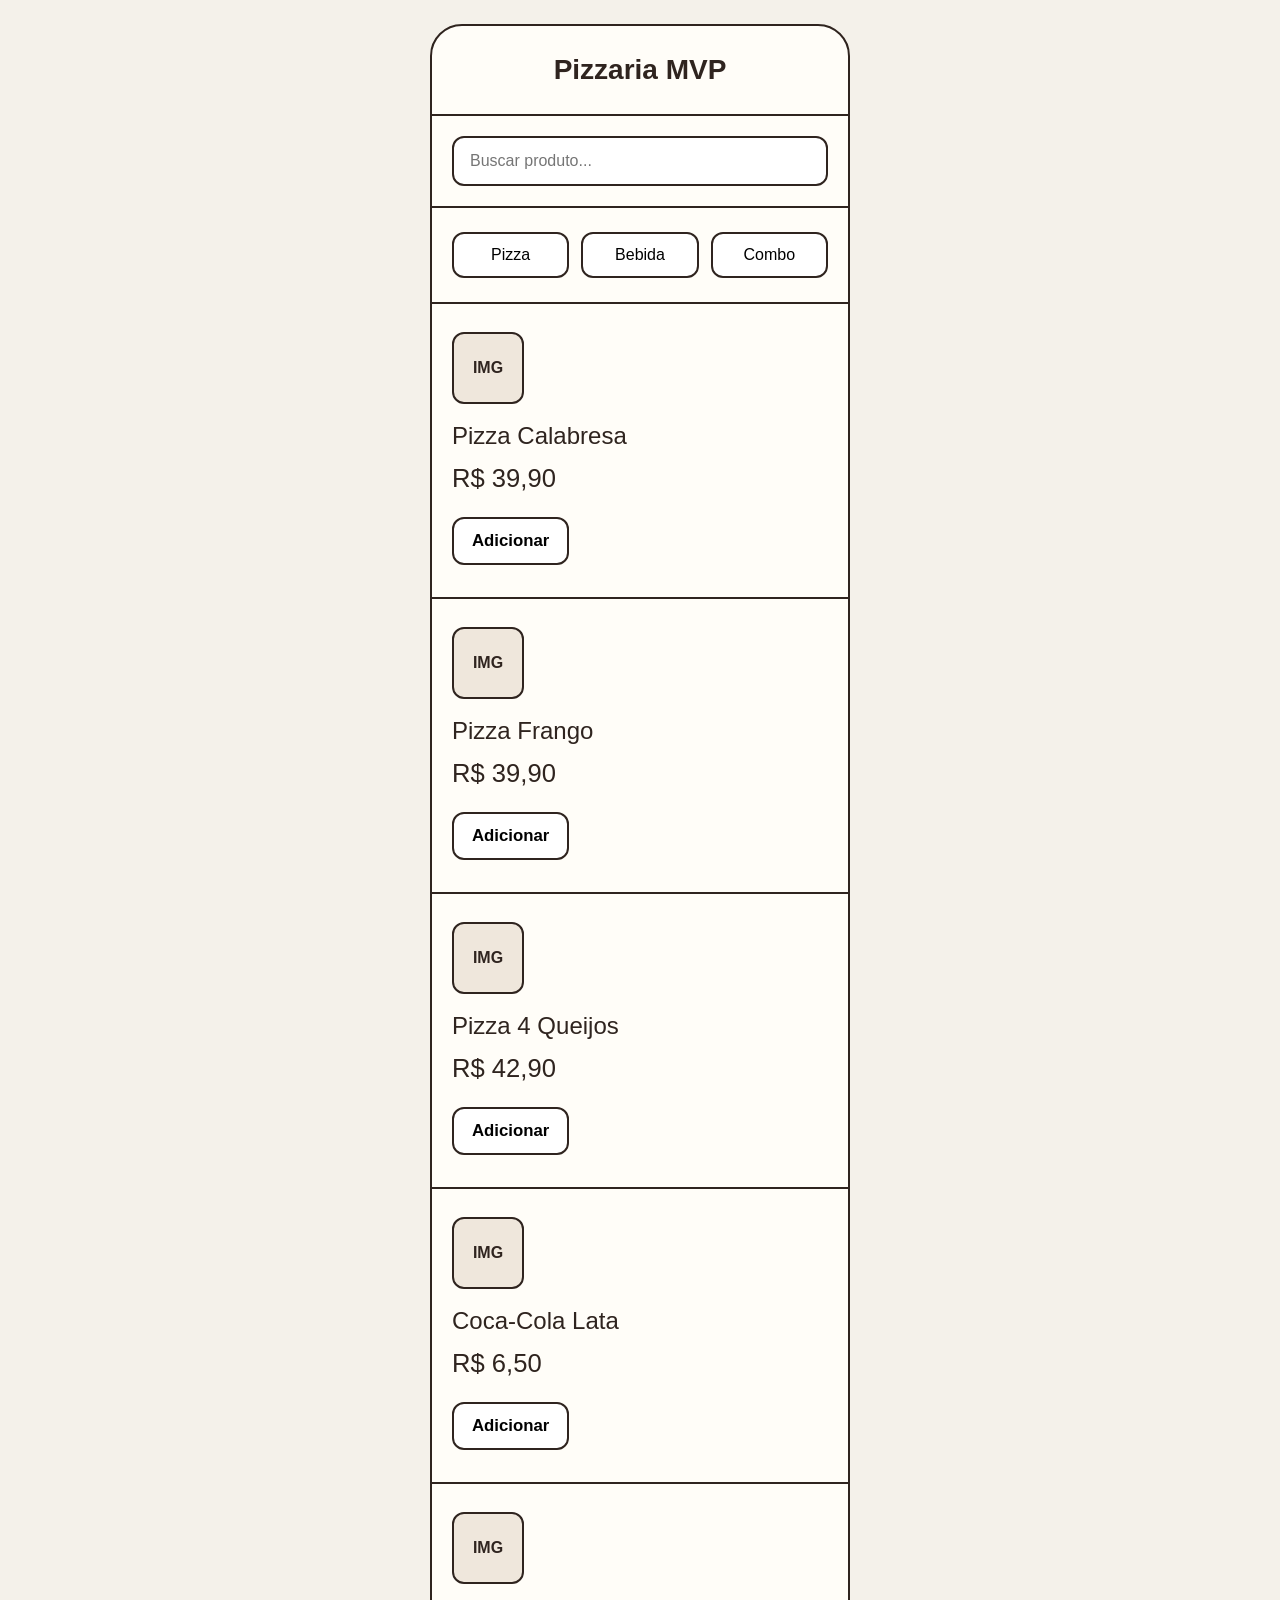
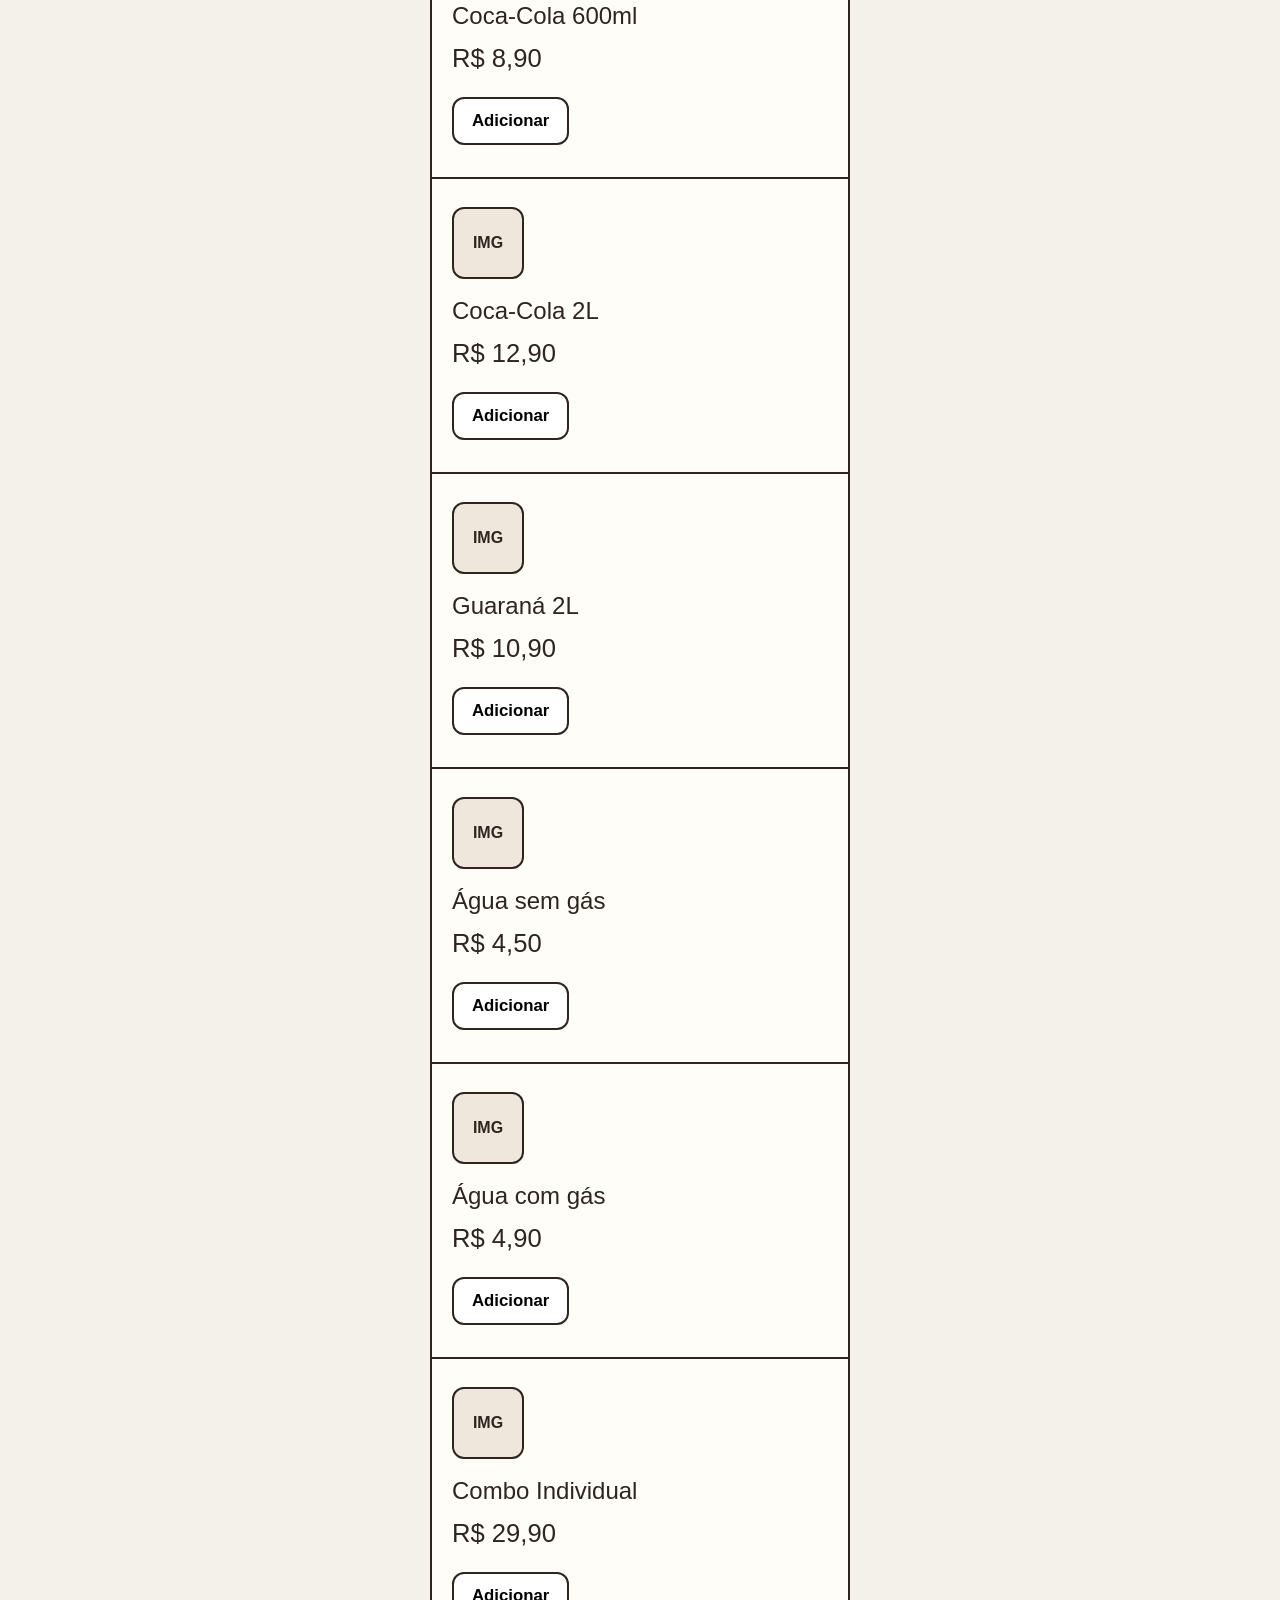
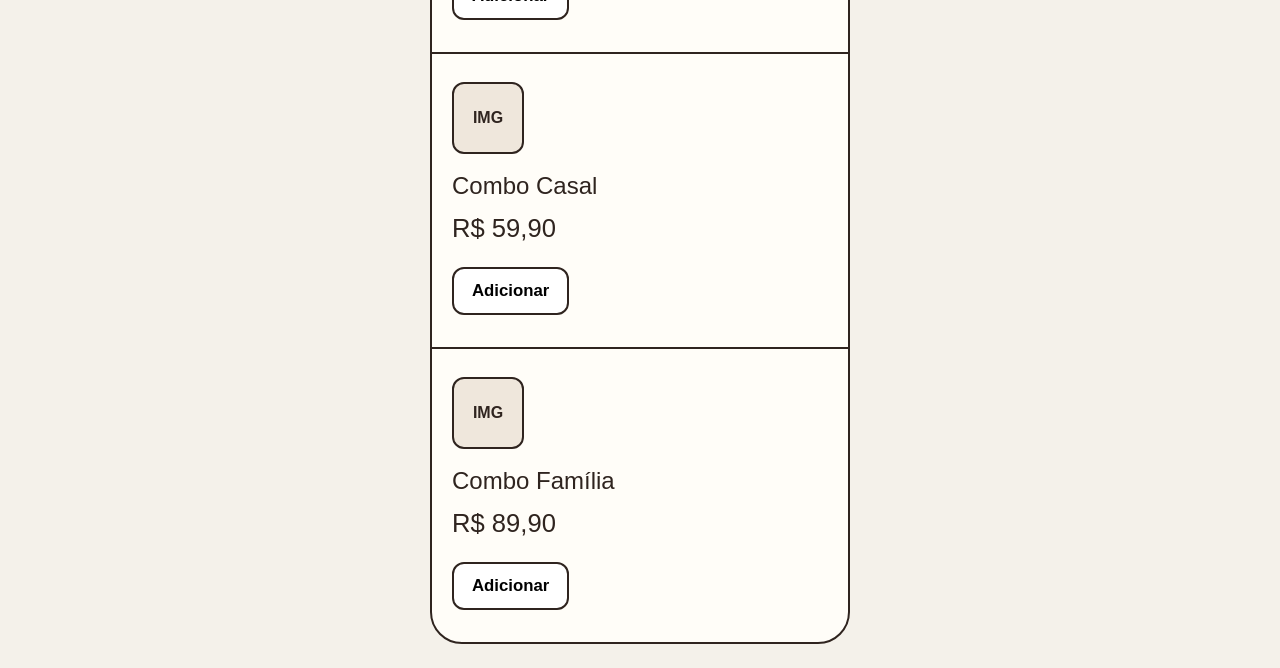
==== frontend/html/index.html @ 33a92ca4 "feat: adicionar busca, filtros e combos ao cardápio integrados ao carrinho" ====
<!DOCTYPE html>
<html lang="pt-BR">
<head>
  <meta charset="UTF-8">
  <meta name="viewport" content="width=device-width, initial-scale=1.0">
  <title>Cardápio | Pizzaria MVP</title>
  <link rel="stylesheet" href="../css/style.css">
</head>
<body>
  <div class="app">
    <header class="app-header">
      <h1 class="app-title">Pizzaria MVP</h1>
    </header>

    <main class="menu-screen">
      <section class="search-section" aria-label="Busca visual do cardápio">
        <input class="search-box" id="search-input" type="search" placeholder="Buscar produto..." aria-label="Buscar produto">
      </section>

      <section class="filter-section" aria-label="Categorias do cardápio">
        <div class="filter-list">
          <button class="filter-chip" type="button" data-category="pizza">Pizza</button>
          <button class="filter-chip" type="button" data-category="bebida">Bebida</button>
          <button class="filter-chip" type="button" data-category="combo">Combo</button>
        </div>
      </section>

      <section class="product-section" id="product-section" aria-label="Lista de produtos"></section>
    </main>
  </div>

  <script src="../js/app.js"></script>
</body>
</html>
---- frontend/css/style.css ----
/* =========================================================
   RESET GERAL
   ---------------------------------------------------------
   Remove margens/paddings padrão do navegador e faz
   todo elemento usar box-sizing: border-box.
   Isso ajuda muito no controle de tamanho dos elementos.
========================================================= */
* {
  box-sizing: border-box;
  margin: 0;
  padding: 0;
}

/* =========================================================
   BASE DA PÁGINA
   ---------------------------------------------------------
   Aqui fica o estilo geral do body:
   - altura mínima da tela
   - cor de fundo geral
   - cor padrão do texto
   - fonte
   - espaçamento externo
========================================================= */
body {
  min-height: 100vh;
  background: #f4f1ea;
  color: #2f241f;
  font-family: Arial, sans-serif;
  padding: 12px;
}

/* =========================================================
   CONTAINER PRINCIPAL DO APP
   ---------------------------------------------------------
   Essa é a "caixa do celular/app" que aparece centralizada.
   Todas as telas usam essa base.
========================================================= */
.app {
  max-width: 420px;
  min-height: 700px;
  margin: 0 auto;
  background: #fffdf8;
  border: 2px solid #2f241f;
  border-radius: 32px;
  overflow: hidden;
}

/* =========================================================
   CARDÁPIO
   ---------------------------------------------------------
   Tudo aqui mexe SOMENTE na tela do cardápio/index.
========================================================= */

/* Borda inferior dos blocos principais do cardápio */
.app-header,
.search-section,
.filter-section,
.product-card {
  border-bottom: 2px solid #2f241f;
}

/* Cabeçalho da tela do cardápio */
.app-header {
  padding: 28px 20px;
  text-align: center;
}

/* Título principal "Pizzaria MVP" */
.app-title {
  font-size: 1.75rem;
  font-weight: 700;
}

/* Área da busca */
.search-section {
  padding: 20px;
}

/* Caixa visual/campo da busca */
.search-box {
  width: 100%;
  padding: 14px 16px;
  background: #fff;
  color: #2f241f;
  border: 2px solid #2f241f;
  border-radius: 12px;
  font-size: 1rem;
}

/* Área dos filtros: Pizza / Bebida / Combo */
.filter-section {
  padding: 24px 20px;
}

/* Lista dos filtros lado a lado */
.filter-list {
  display: flex;
  justify-content: space-between;
  gap: 12px;
}

/* Botões/chips dos filtros */
.filter-chip {
  flex: 1;
  padding: 12px 10px;
  background: #fff;
  border: 2px solid #2f241f;
  border-radius: 12px;
  font-size: 1rem;
  cursor: pointer;
}

.filter-chip.is-active {
  background: #f1e8dc;
}

/* Card de cada produto */
.product-card {
  padding: 28px 20px 32px;
  cursor: pointer;
  transition: background-color 0.18s ease;
}

/* Remove a borda do último card */
.product-card:last-child {
  border-bottom: none;
}

/* Placeholder/imagem do produto */
.product-image {
  width: 72px;
  height: 72px;
  display: flex;
  align-items: center;
  justify-content: center;
  margin-bottom: 18px;
  background: #efe7dc;
  border: 2px solid #2f241f;
  border-radius: 12px;
  font-weight: 700;
}

/* Nome do produto */
.product-name {
  margin-bottom: 14px;
  font-size: 1.5rem;
  font-weight: 400;
}

/* Preço do produto */
.product-price {
  margin-bottom: 24px;
  font-size: 1.6rem;
}

/* Botão "Adicionar" do cardápio */
.add-button {
  min-width: 78px;
  padding: 12px 18px;
  background: #fff;
  border: 2px solid #2f241f;
  border-radius: 12px;
  font-size: 1.05rem;
  font-weight: 600;
  cursor: pointer;
  transition: background-color 0.18s ease, transform 0.18s ease, box-shadow 0.18s ease;
}

/* =========================================================
   COMPONENTES GERAIS
   ---------------------------------------------------------
   Aqui ficam componentes reutilizados em várias telas.
   Exemplo:
   - botão de voltar
   - botões principais
   - botões secundários
   - botões de quantidade
========================================================= */

/* Estilo-base compartilhado entre vários botões */
.back-button,
.quantity-button,
.primary-button,
.secondary-button {
  border: 2px solid #2f241f;
  border-radius: 12px;
  background: #fff;
  color: #2f241f;
  cursor: pointer;
  transition: background-color 0.18s ease, transform 0.18s ease, box-shadow 0.18s ease;
}

/* Botão pequeno de voltar */
.back-button {
  width: 44px;
  height: 44px;
  padding: 0;
  display: flex;
  align-items: center;
  justify-content: center;
  font-size: 1.4rem;
  font-weight: 600;
  flex-shrink: 0;
}

/* Caixa que envolve -, quantidade e + */
.quantity-control {
  display: flex;
  align-items: center;
  gap: 12px;
  padding: 10px 14px;
  border: 2px solid #2f241f;
  border-radius: 14px;
}

/* Botões de quantidade */
.quantity-button {
  width: 42px;
  height: 42px;
  display: flex;
  align-items: center;
  justify-content: center;
  font-size: 1.4rem;
  font-weight: 600;
}

/* Número da quantidade */
.quantity-value {
  min-width: 30px;
  text-align: center;
  font-size: 1.4rem;
  font-weight: 700;
}

/* Botão principal do sistema
   Ex.: finalizar pedido, confirmar pedido */
.primary-button {
  width: 100%;
  padding: 14px 18px;
  font-size: 1.15rem;
  font-weight: 700;
}

/* Botão secundário
   Ex.: continuar comprando */
.secondary-button {
  width: 100%;
  padding: 14px 18px;
  border: 2px solid #2f241f;
  border-radius: 12px;
  background: #fff;
  color: #2f241f;
  font-size: 1.05rem;
  font-weight: 600;
  cursor: pointer;
  transition: all 0.2s ease;
}

/* Hover do botão secundário */
.secondary-button:hover {
  background: #f3eadc;
}

/* =========================================================
   DETALHE DO PRODUTO
   ---------------------------------------------------------
   Tudo aqui mexe SOMENTE na tela detalhe.html
========================================================= */

/* Cabeçalho do detalhe */
.detail-header {
  display: flex;
  align-items: center;
  gap: 12px;
  padding: 20px;
}

/* Título da tela detalhe */
.detail-title {
  flex: 1;
  font-size: 1rem;
  font-weight: 700;
  text-align: left;
}

/* Blocos internos da tela de detalhe */
.detail-image-section,
.detail-info,
.detail-description,
.detail-quantity,
.detail-action {
  padding: 24px 20px;
  border-bottom: 2px solid #2f241f;
}

/* Centraliza a imagem do produto */
.detail-image-section {
  display: flex;
  justify-content: center;
}

/* Placeholder/imagem principal do detalhe */
.detail-image {
  width: 140px;
  height: 140px;
  display: flex;
  align-items: center;
  justify-content: center;
  background: #efe7dc;
  border: 2px solid #2f241f;
  border-radius: 18px;
  font-size: 1.5rem;
  font-weight: 700;
}

/* Nome do produto no detalhe */
.detail-product-name {
  margin-bottom: 18px;
  font-size: 1.6rem;
  font-weight: 400;
}

/* Preço do produto no detalhe */
.detail-product-price {
  font-size: 1.9rem;
}

/* Título da descrição e label da quantidade */
.detail-description-title,
.quantity-label {
  display: block;
  margin-bottom: 14px;
  font-size: 1.2rem;
  font-weight: 700;
}

/* Texto da descrição */
.detail-description-text {
  font-size: 1.4rem;
  line-height: 1.4;
  white-space: pre-line;
}

/* Ajustes específicos do controle de quantidade no detalhe */
.detail-quantity .quantity-control {
  display: inline-flex;
  justify-content: center;
  padding: 6px 10px;
  gap: 8px;
  border-radius: 12px;
}

/* Botões - e + menores no detalhe */
.detail-quantity .quantity-button {
  width: 36px;
  height: 36px;
  font-size: 1.2rem;
}

/* Número da quantidade menor no detalhe */
.detail-quantity .quantity-value {
  min-width: 18px;
  font-size: 1.2rem;
}

/* Última seção não precisa de borda inferior */
.detail-action {
  border-bottom: none;
}

/* =========================================================
   CARRINHO
   ---------------------------------------------------------
   Tudo aqui mexe SOMENTE na tela carrinho.html
========================================================= */

/* Cabeçalho do carrinho */
.cart-header {
  display: flex;
  align-items: center;
  gap: 12px;
  padding: 20px;
  border-bottom: 2px solid #2f241f;
}

/* Título "Carrinho" */
.cart-title {
  font-size: 1.45rem;
  font-weight: 700;
}

/* Área principal da tela do carrinho */
.cart-main {
  display: flex;
  flex: 1;
  flex-direction: column;
}

/* Cada item do carrinho */
.cart-item {
  padding: 20px;
  border-bottom: 2px solid #2f241f;
}

/* Linha superior de cada item */
.cart-item-top {
  display: flex;
  align-items: flex-start;
  justify-content: space-between;
  gap: 16px;
  margin-bottom: 18px;
}

/* Bloco com imagem + informações */
.cart-item-info {
  display: flex;
  align-items: flex-start;
  gap: 14px;
  flex: 1;
  min-width: 0;
}

/* Texto interno do item */
.cart-item-text {
  display: flex;
  flex-direction: column;
  justify-content: flex-start;
  gap: 10px;
  min-width: 0;
  padding-top: 2px;
}

/* Imagem/placeholder do item no carrinho */
.cart-item-image {
  width: 58px;
  height: 58px;
  display: flex;
  align-items: center;
  justify-content: center;
  flex-shrink: 0;
  background: #efe7dc;
  border: 2px solid #2f241f;
  border-radius: 12px;
  font-weight: 700;
}

/* Nome do item no carrinho */
.cart-item-name {
  margin-bottom: 0;
  line-height: 1.2;
  font-size: 1.35rem;
  font-weight: 400;
}

/* Preço do item no carrinho */
.cart-item-price {
  font-size: 1.2rem;
  line-height: 1.2;
}

/* Botão Remover */
.remove-button {
  min-width: 126px;
  padding: 10px 14px;
  border: 2px solid #2f241f;
  border-radius: 12px;
  background: #fff;
  font-size: 1rem;
  cursor: pointer;
  align-self: flex-start;
  transition: background-color 0.18s ease, transform 0.18s ease, box-shadow 0.18s ease;
}

/* Linha do controle de quantidade do item */
.cart-item-actions {
  padding-left: 72px;
}

/* Ajuste específico do controle de quantidade dentro do carrinho */
.cart-item-actions .quantity-control {
  display: inline-flex;
  align-items: center;
  justify-content: center;
  padding: 0;
  gap: 8px;
  border: none;
  border-radius: 0;
}

/* Botões pequenos de + e - no carrinho */
.cart-item-actions .quantity-button {
  width: 28px;
  height: 28px;
  padding: 0;
  border: 2px solid #2f241f;
  border-radius: 8px;
  font-size: 1.1rem;
  line-height: 1;
}

/* Número da quantidade dentro do carrinho */
.cart-item-actions .quantity-value {
  min-width: 16px;
  font-size: 1.2rem;
  line-height: 1;
}

/* Bloco do total */
.cart-total-section {
  padding: 24px 20px;
  border-bottom: 2px solid #2f241f;
}

/* Texto do total */
.cart-total-text {
  font-size: 1.6rem;
}

/* Rodapé do carrinho:
   aqui estão os botões principais */
.cart-footer {
  padding: 24px 20px 28px;
  flex-direction: column;
  align-items: center;
  gap: 12px;
  display: flex;
  justify-content: center;
}

/* Limita largura dos botões do rodapé */
.cart-footer .secondary-button,
.cart-footer .primary-button {
  width: 100%;
  max-width: 300px;
}

/* Empty state escondido quando tiver hidden */
.empty-cart[hidden] {
  display: none;
}

/* Estado vazio do carrinho */
.empty-cart {
  display: flex;
  flex: 1;
  flex-direction: column;
  align-items: center;
  justify-content: center;
  padding: 40px 24px;
  text-align: center;
}

/* Título do estado vazio */
.empty-cart-title {
  margin-bottom: 12px;
  font-size: 1.6rem;
  font-weight: 700;
}

/* Texto do estado vazio */
.empty-cart-text {
  max-width: 260px;
  margin-bottom: 28px;
  font-size: 1.1rem;
  line-height: 1.4;
}

/* Botão do empty state */
.empty-cart .primary-button {
  width: 100%;
  max-width: 280px;
}

/* =========================================================
   CHECKOUT
   ---------------------------------------------------------
   Tudo aqui mexe SOMENTE na tela checkout.html
========================================================= */

/* Estrutura geral da tela checkout */
.checkout-app {
  display: flex;
  flex-direction: column;
}

/* Área principal do checkout */
.checkout-main {
  display: flex;
  flex: 1;
  flex-direction: column;
}

/* Cabeçalho do checkout */
.checkout-header {
  display: flex;
  align-items: center;
  justify-content: space-between;
  gap: 12px;
  padding: 20px;
  border-bottom: 2px solid #2f241f;
}

/* Título "Checkout" */
.checkout-title {
  flex: 1;
  text-align: right;
  font-size: 1.45rem;
  font-weight: 700;
}

/* Cada seção do checkout */
.checkout-section {
  padding: 20px;
  border-bottom: 2px solid #2f241f;
}

/* Título das seções */
.checkout-section-title {
  margin-bottom: 16px;
  font-size: 1.35rem;
  font-weight: 700;
}

/* Campo do formulário */
.checkout-field {
  margin-bottom: 16px;
}

/* Último campo sem margem */
.checkout-field:last-child {
  margin-bottom: 0;
}

/* Label dos campos */
.checkout-label {
  display: block;
  margin-bottom: 8px;
  font-size: 1.1rem;
  font-weight: 700;
}

/* Inputs do checkout */
.checkout-input {
  width: 100%;
  padding: 12px 14px;
  border: 2px solid #2f241f;
  border-radius: 10px;
  background: #fff;
  font-size: 1rem;
}

/* Campo telefone menor */
.checkout-input[type="tel"] {
  max-width: 260px;
}

/* Grupo dos radios entrega/retirada */
.checkout-radio-group {
  display: flex;
  flex-direction: column;
  gap: 12px;
}

/* Cada opção de rádio */
.checkout-radio {
  display: flex;
  align-items: center;
  gap: 10px;
  font-size: 1.2rem;
}

/* Bolinha do rádio */
.checkout-radio input {
  width: 18px;
  height: 18px;
}

/* Seção de endereço escondida */
.checkout-address-section[hidden] {
  display: none;
}

/* Observação/título do endereço */
.checkout-address-note {
  margin-bottom: 18px;
  font-size: 1.1rem;
  font-weight: 700;
}

/* Campo número menor */
.checkout-number-field {
  max-width: 120px;
}

/* Lista do resumo do pedido */
.checkout-summary-list {
  list-style: none;
  margin-bottom: 20px;
}

/* Cada item do resumo */
.checkout-summary-item {
  margin-bottom: 10px;
  font-size: 1.2rem;
}

/* Último item sem margem */
.checkout-summary-item:last-child {
  margin-bottom: 0;
}

/* Total do checkout */
.checkout-total {
  font-size: 1.5rem;
  font-weight: 700;
}

/* Rodapé do checkout */
.checkout-footer {
  margin-top: auto;
  padding: 24px 20px 24px;
}

/* Padroniza largura dos botões principais
   dessas telas finais */
.checkout-footer .primary-button,
.detail-action .primary-button,
.confirmation-footer .primary-button {
  display: block;
  width: 100%;
  max-width: 300px;
  margin: 0 auto;
}

/* =========================================================
   CONFIRMAÇÃO DO PEDIDO
   ---------------------------------------------------------
   Tudo aqui mexe SOMENTE na tela confirmacao.html
========================================================= */

/* Estrutura principal da confirmação */
.confirmation-app {
  display: flex;
  flex-direction: column;
}

/* Área principal da confirmação */
.confirmation-main {
  display: flex;
  flex: 1;
  flex-direction: column;
}

/* Cabeçalho da confirmação */
.confirmation-header {
  padding: 20px;
}

/* Bloco principal com ícone e mensagem */
.confirmation-hero {
  padding: 8px 20px 28px;
  border-bottom: 2px solid #2f241f;
  text-align: center;
}

/* Ícone de confirmação */
.confirmation-icon {
  width: 82px;
  height: 50px;
  display: flex;
  align-items: center;
  justify-content: center;
  margin: 0 auto 16px;
  border: 2px solid #2f241f;
  border-radius: 12px;
  background: #fff;
  font-size: 1.75rem;
  font-weight: 700;
}

/* Título principal */
.confirmation-title {
  margin-bottom: 10px;
  font-size: 1.8rem;
  font-weight: 700;
}

/* Texto da confirmação */
.confirmation-message {
  max-width: 280px;
  margin: 0 auto;
  font-size: 1.15rem;
  line-height: 1.4;
}

/* Bloco do resumo final */
.confirmation-summary {
  padding: 24px 20px;
  border-bottom: 2px solid #2f241f;
}

/* Título do resumo */
.confirmation-summary-title {
  margin-bottom: 18px;
  font-size: 1.4rem;
  font-weight: 700;
}

/* Lista do resumo */
.confirmation-summary-list {
  list-style: none;
  margin-bottom: 20px;
}

/* Item do resumo */
.confirmation-summary-item {
  margin-bottom: 10px;
  font-size: 1.3rem;
}

/* Último item sem margem */
.confirmation-summary-item:last-child {
  margin-bottom: 0;
}

/* Total final */
.confirmation-total {
  font-size: 1.6rem;
  font-weight: 700;
}

/* Rodapé da confirmação */
.confirmation-footer {
  display: flex;
  justify-content: center;
  margin-top: auto;
  padding: 24px 20px 24px;
}

/* Botão da confirmação */
.confirmation-footer .primary-button {
  max-width: 280px;
}

/* =========================================================
   EFEITOS DE INTERAÇÃO
   ---------------------------------------------------------
   Hover e clique dos componentes interativos
========================================================= */

/* Hover aplicado só em dispositivos que suportam hover */
@media (hover: hover) {
  .product-card:hover {
    background: #f7f0e5;
  }

  .add-button:hover,
  .primary-button:hover,
  .secondary-button:hover,
  .back-button:hover,
  .quantity-button:hover,
  .remove-button:hover {
    background: #f1e8dc;
    box-shadow: 0 2px 0 rgba(47, 36, 31, 0.12);
  }
}

/* Efeito de clique */
.add-button:active,
.primary-button:active,
.secondary-button:active,
.back-button:active,
.quantity-button:active,
.remove-button:active {
  transform: scale(0.97);
}

/* =========================================================
   RESPONSIVIDADE
   ---------------------------------------------------------
   Ajustes para telas menores e maiores
========================================================= */

/* Ajustes para telas pequenas */
@media (max-width: 420px) {
  .cart-item-top {
    flex-direction: column;
  }

  .cart-item-info {
    width: 100%;
  }

  .remove-button {
    width: 100%;
    min-width: 0;
  }

  .cart-item-actions {
    padding-left: 0;
  }
}

/* Ajustes para telas maiores */
@media (min-width: 768px) {
  body {
    padding: 24px;
  }
}
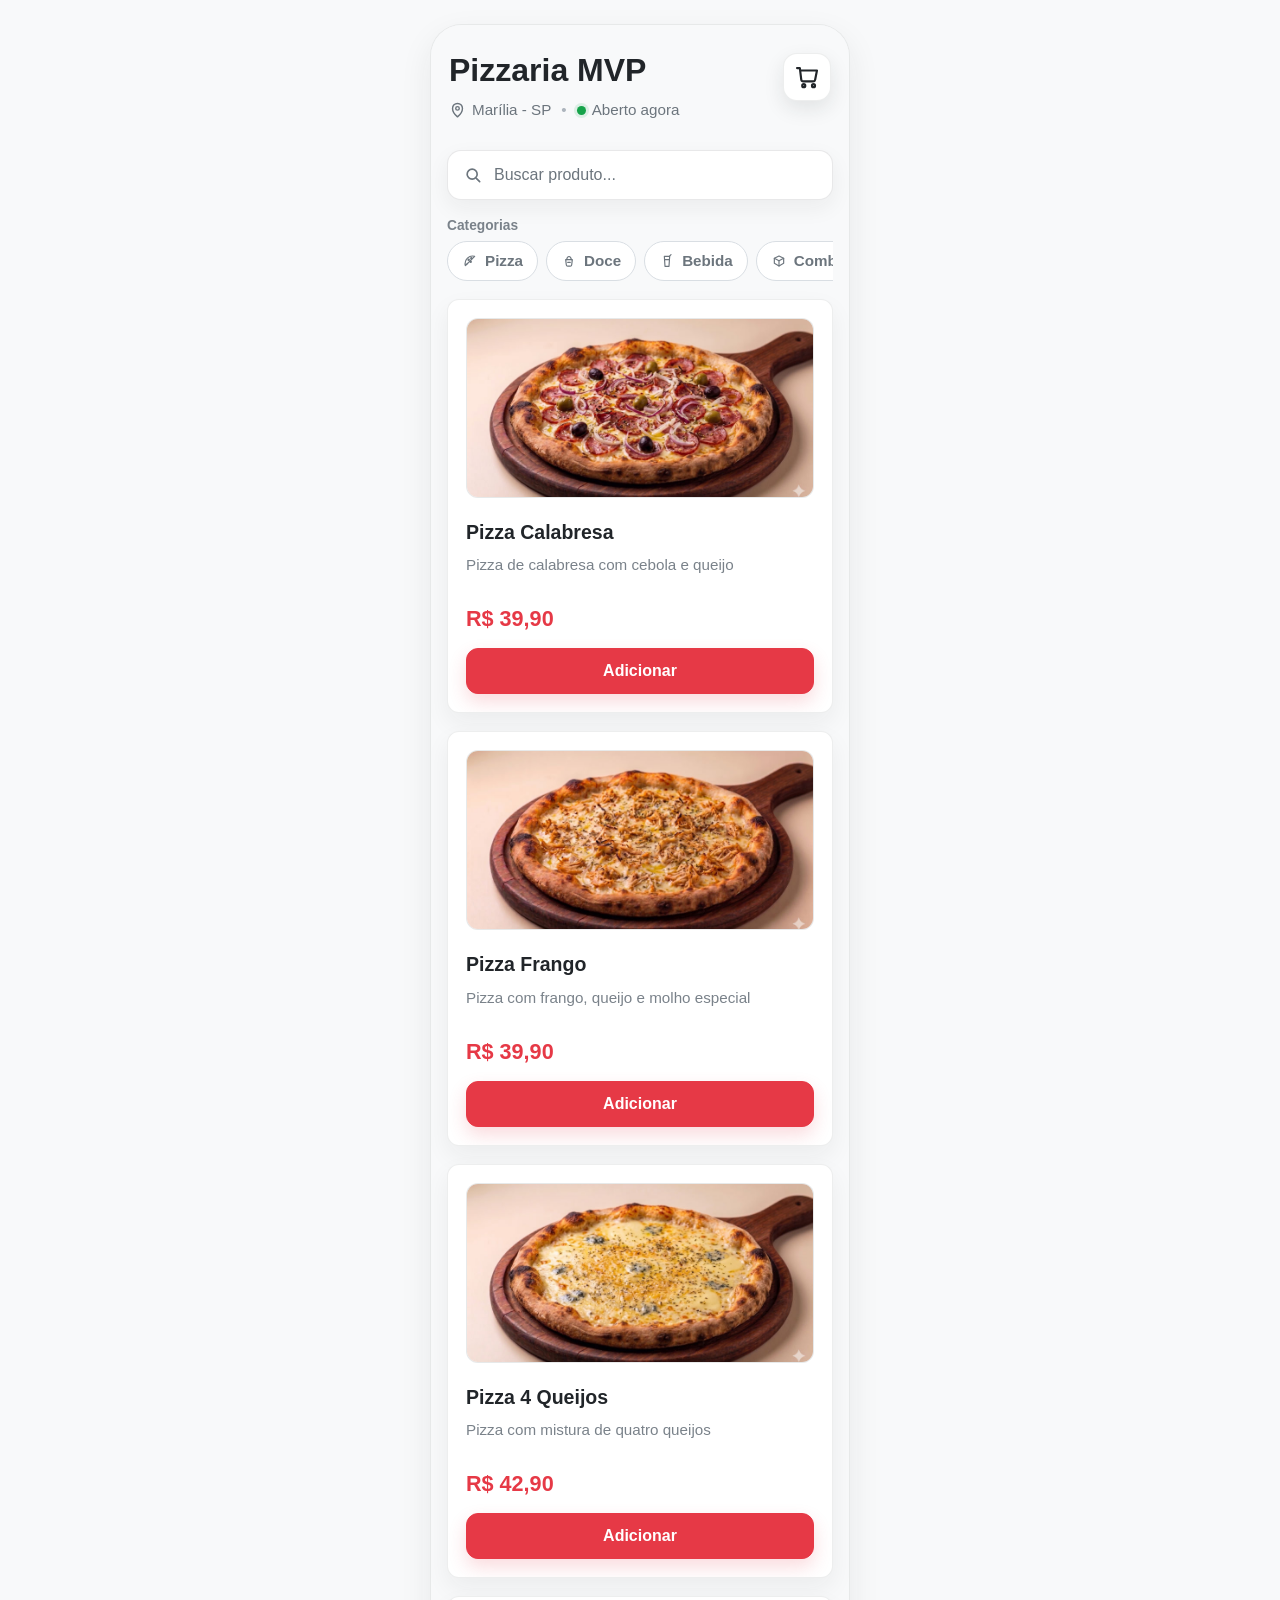
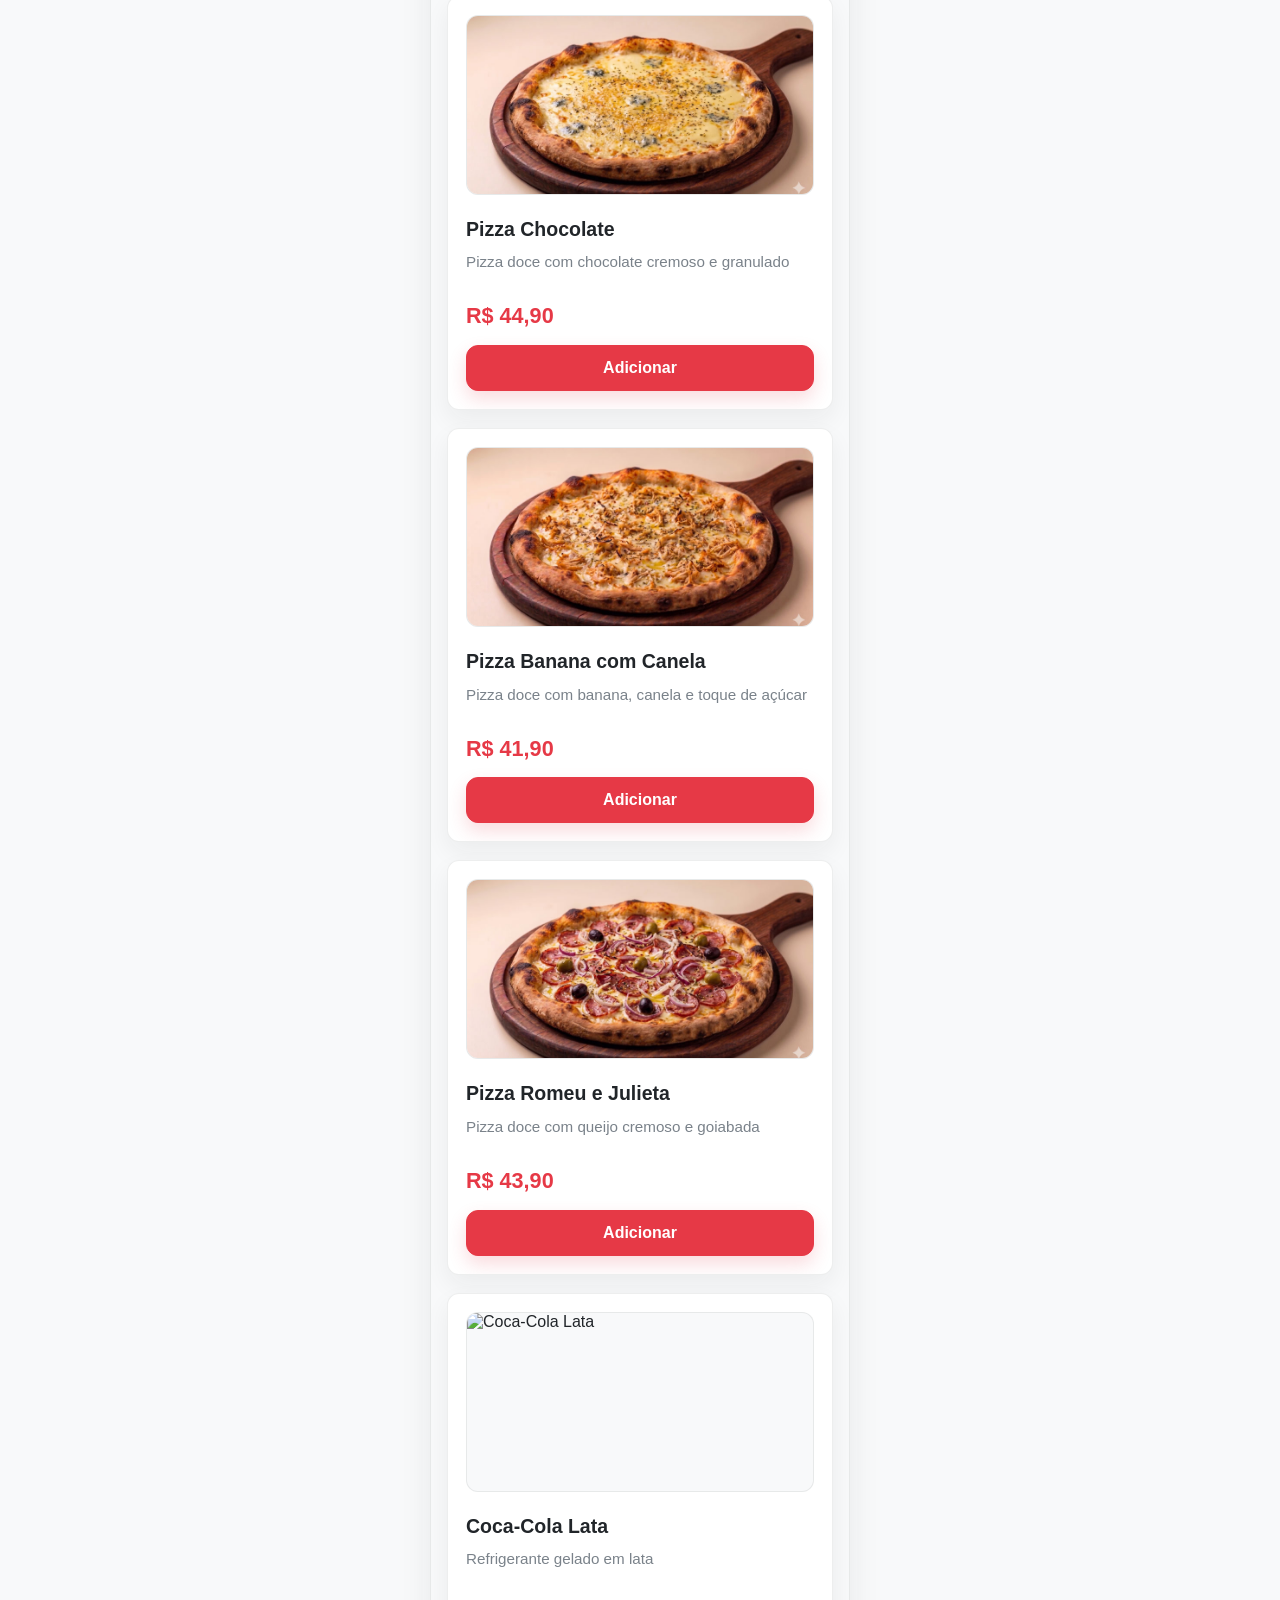
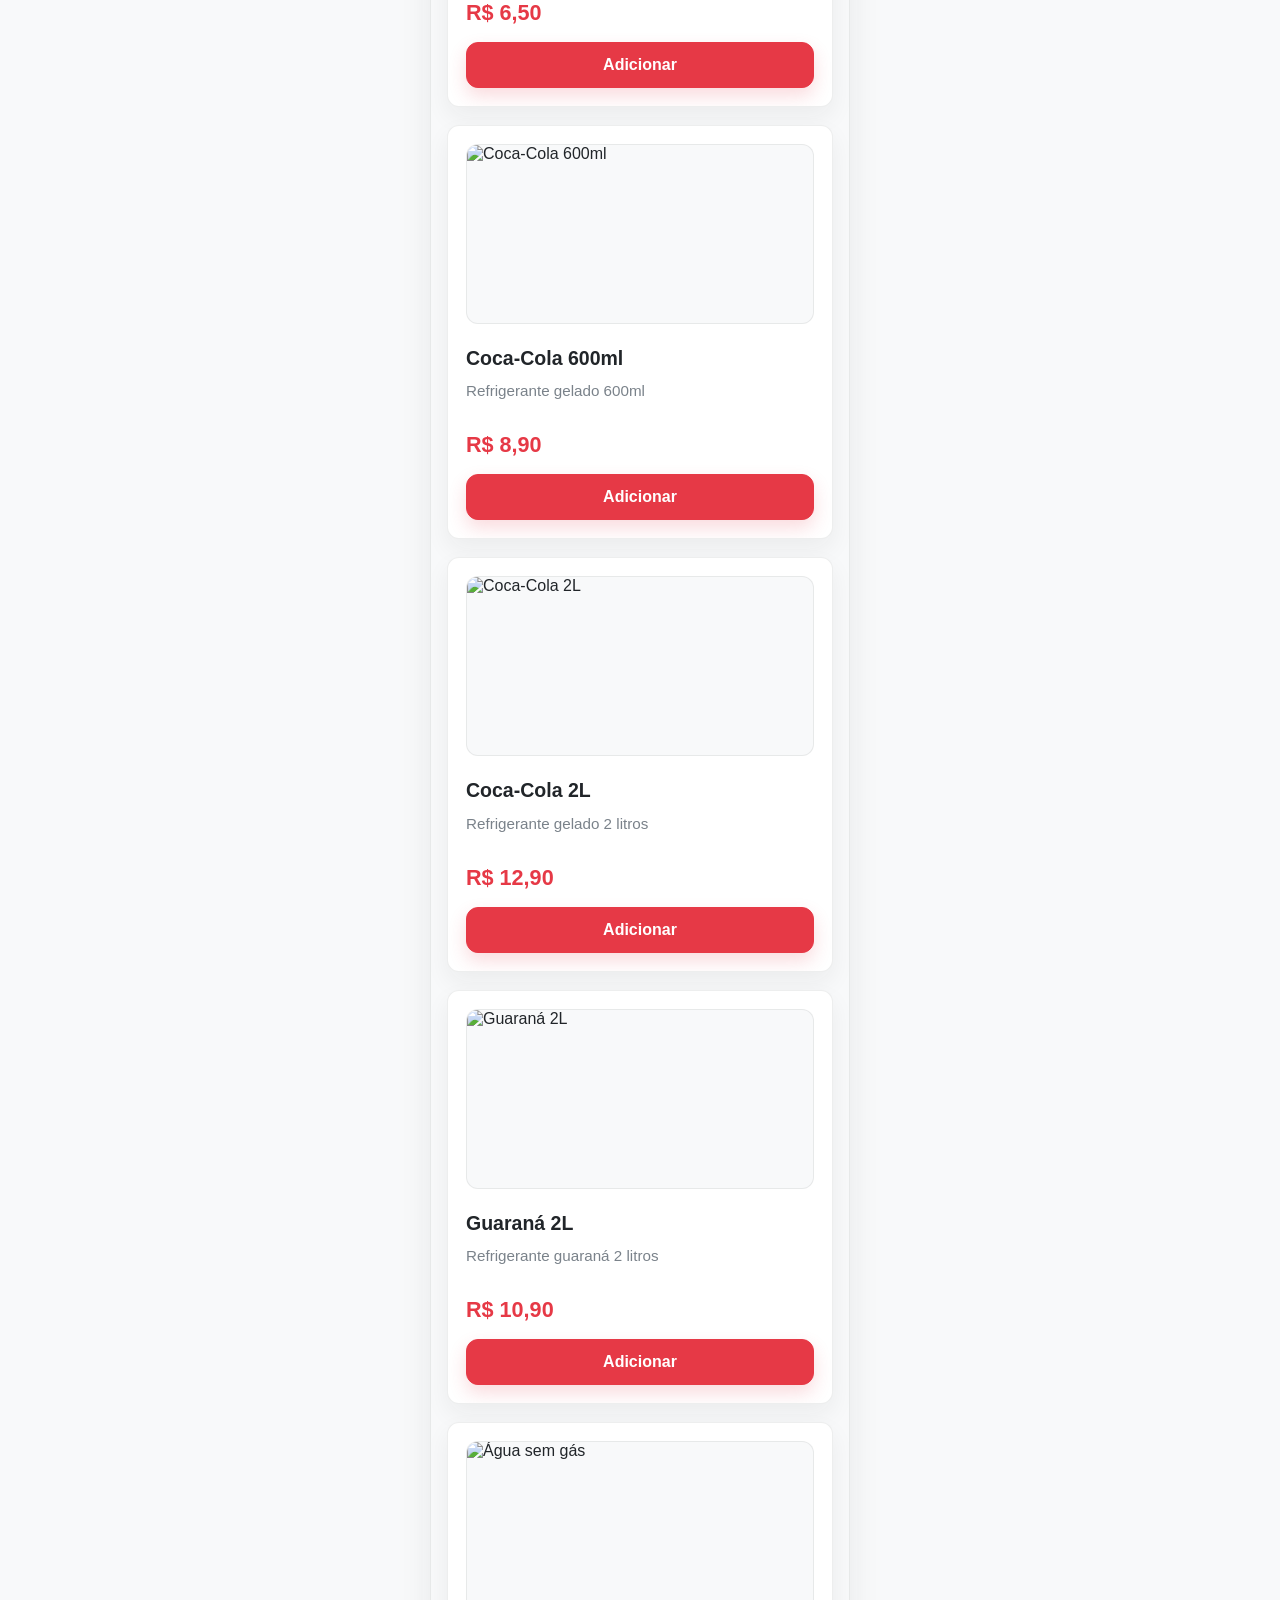
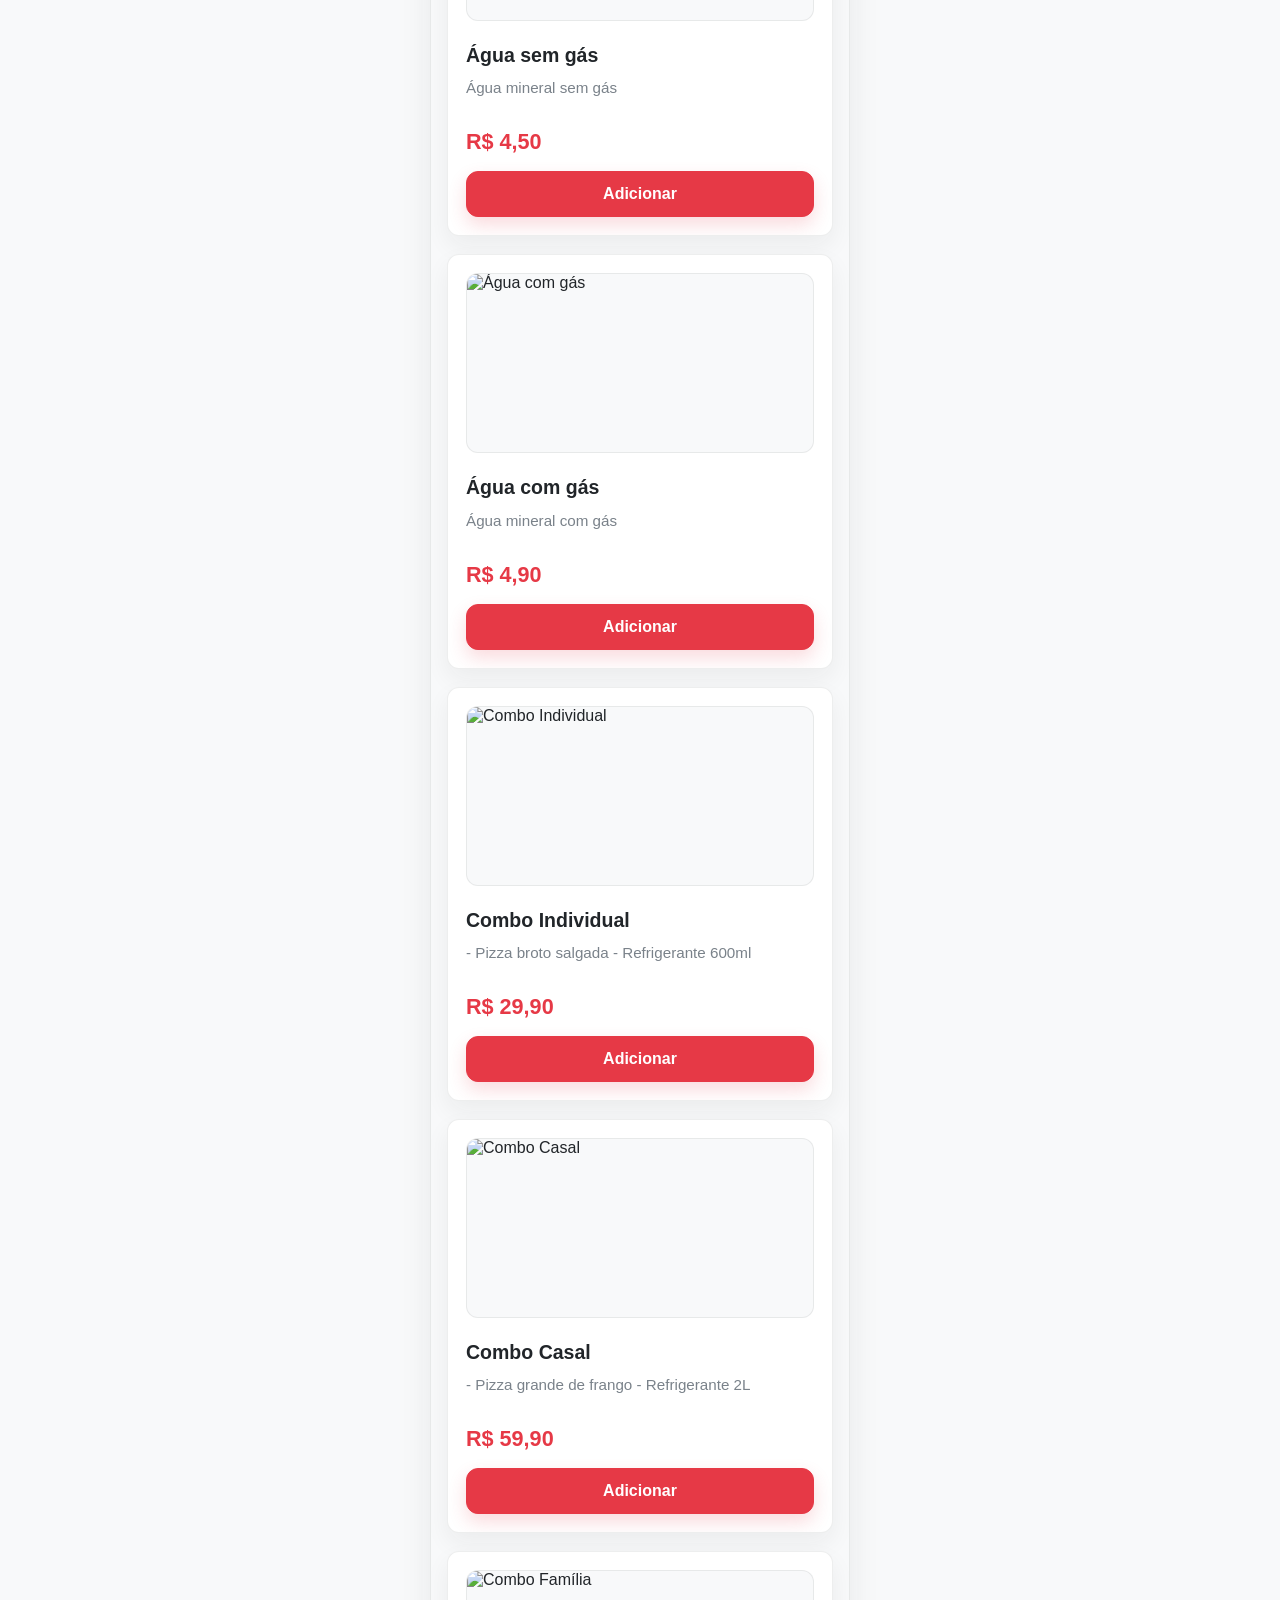
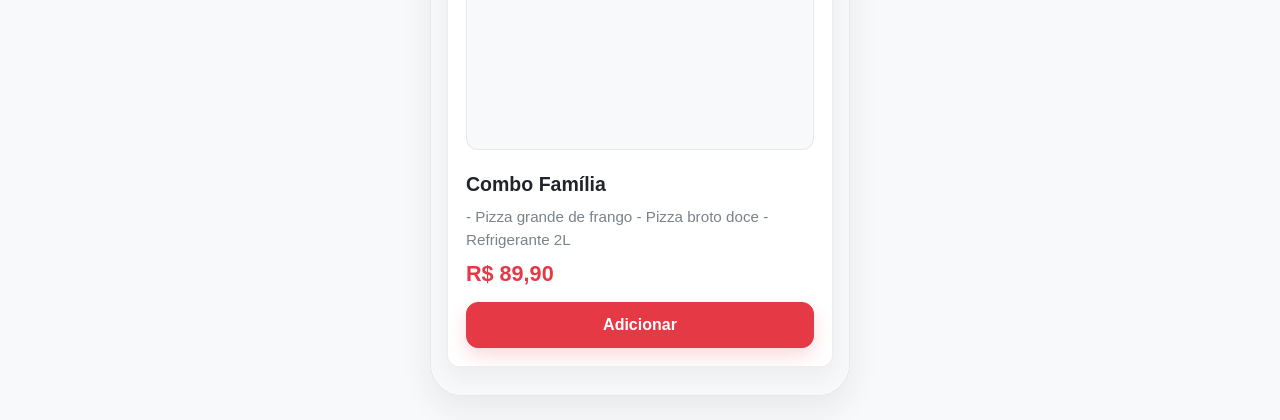
==== commit b2e16491: "feat: melhorias no cardápio (imagens, categorias, UX mobile e scroll horizontal)" ====
--- a/frontend/html/index.html
+++ b/frontend/html/index.html
@@ -9,19 +9,84 @@
 <body>
   <div class="app">
     <header class="app-header">
-      <h1 class="app-title">Pizzaria MVP</h1>
+      <div class="app-header-content">
+        <div class="app-brand">
+          <h1 class="app-title">Pizzaria MVP</h1>
+          <p class="app-meta" aria-label="Localização e status da pizzaria">
+            <span class="app-location">
+              <svg class="location-icon" viewBox="0 0 24 24" aria-hidden="true">
+                <path d="M12 21s7-6.1 7-12A7 7 0 0 0 5 9c0 5.9 7 12 7 12Z"></path>
+                <circle cx="12" cy="9" r="2.5"></circle>
+              </svg>
+              Marília - SP
+            </span>
+            <span class="app-meta-divider" aria-hidden="true">•</span>
+            <span class="store-status store-status-open">
+              <span class="status-dot" aria-hidden="true"></span>
+              Aberto agora
+            </span>
+          </p>
+        </div>
+
+        <a class="cart-shortcut" href="./carrinho.html" aria-label="Abrir carrinho">
+          <svg class="cart-icon" viewBox="0 0 24 24" aria-hidden="true">
+            <path d="M6.2 6h15l-1.7 8.5a2 2 0 0 1-2 1.6H8.7a2 2 0 0 1-2-1.7L5.4 3.8H2.8"></path>
+            <circle cx="9" cy="20" r="1.4"></circle>
+            <circle cx="18" cy="20" r="1.4"></circle>
+          </svg>
+          <span class="cart-badge" id="cart-badge" hidden>0</span>
+        </a>
+      </div>
     </header>
 
     <main class="menu-screen">
       <section class="search-section" aria-label="Busca visual do cardápio">
-        <input class="search-box" id="search-input" type="search" placeholder="Buscar produto..." aria-label="Buscar produto">
+        <div class="search-control">
+          <svg class="search-icon" viewBox="0 0 24 24" aria-hidden="true">
+            <circle cx="11" cy="11" r="6"></circle>
+            <path d="m16 16 4 4"></path>
+          </svg>
+          <input class="search-box" id="search-input" type="search" placeholder="Buscar produto..." aria-label="Buscar produto">
+        </div>
       </section>
 
       <section class="filter-section" aria-label="Categorias do cardápio">
+        <h2 class="filter-title">Categorias</h2>
         <div class="filter-list">
-          <button class="filter-chip" type="button" data-category="pizza">Pizza</button>
-          <button class="filter-chip" type="button" data-category="bebida">Bebida</button>
-          <button class="filter-chip" type="button" data-category="combo">Combo</button>
+          <button class="filter-chip" type="button" data-category="pizza">
+            <svg class="filter-icon" viewBox="0 0 24 24" aria-hidden="true">
+              <path d="M5 19 19 5c-4.2-1-7.8-.3-10.4 2.2S4.1 14.8 5 19Z"></path>
+              <path d="M8.5 15.5 6.7 17.3"></path>
+              <circle cx="10" cy="10" r="1"></circle>
+              <circle cx="14" cy="8" r="1"></circle>
+              <circle cx="13" cy="13" r="1"></circle>
+            </svg>
+            Pizza
+          </button>
+          <button class="filter-chip" type="button" data-category="doce">
+            <svg class="filter-icon" viewBox="0 0 24 24" aria-hidden="true">
+              <path d="M7 10h10l-1 8a2 2 0 0 1-2 1.7h-4A2 2 0 0 1 8 18l-1-8Z"></path>
+              <path d="M8.5 10c.4-2.9 1.8-4.7 3.5-4.7s3.1 1.8 3.5 4.7"></path>
+              <path d="M10 14h4"></path>
+            </svg>
+            Doce
+          </button>
+          <button class="filter-chip" type="button" data-category="bebida">
+            <svg class="filter-icon" viewBox="0 0 24 24" aria-hidden="true">
+              <path d="M8 5h8l-1 15H9L8 5Z"></path>
+              <path d="M9 10h6"></path>
+              <path d="M15.5 5 18 2.5"></path>
+            </svg>
+            Bebida
+          </button>
+          <button class="filter-chip" type="button" data-category="combo">
+            <svg class="filter-icon" viewBox="0 0 24 24" aria-hidden="true">
+              <path d="M5 8 12 4.5 19 8l-7 3.5L5 8Z"></path>
+              <path d="M5 8v7.5l7 4 7-4V8"></path>
+              <path d="M12 11.5v8"></path>
+            </svg>
+            Combo
+          </button>
         </div>
       </section>
 
--- a/frontend/css/style.css
+++ b/frontend/css/style.css
@@ -23,8 +23,8 @@
 ========================================================= */
 body {
   min-height: 100vh;
-  background: #f4f1ea;
-  color: #2f241f;
+  background: #F8F9FA;
+  color: #212529;
   font-family: Arial, sans-serif;
   padding: 12px;
 }
@@ -39,10 +39,11 @@
   max-width: 420px;
   min-height: 700px;
   margin: 0 auto;
-  background: #fffdf8;
-  border: 2px solid #2f241f;
+  background: #F8F9FA;
+  border: 1px solid rgba(33, 37, 41, 0.08);
   border-radius: 32px;
   overflow: hidden;
+  box-shadow: 0 12px 32px rgba(33, 37, 41, 0.08);
 }
 
 /* =========================================================
@@ -52,118 +53,333 @@
 ========================================================= */
 
 /* Borda inferior dos blocos principais do cardápio */
-.app-header,
-.search-section,
-.filter-section,
-.product-card {
-  border-bottom: 2px solid #2f241f;
-}
-
 /* Cabeçalho da tela do cardápio */
 .app-header {
-  padding: 28px 20px;
-  text-align: center;
+  padding: 28px 18px 16px;
+  background: #F8F9FA;
+}
+
+.app-header-content {
+  display: flex;
+  align-items: flex-start;
+  justify-content: space-between;
+  gap: 16px;
+}
+
+.app-brand {
+  min-width: 0;
 }
 
 /* Título principal "Pizzaria MVP" */
 .app-title {
-  font-size: 1.75rem;
-  font-weight: 700;
+  color: #212529;
+  font-size: 2rem;
+  font-weight: 800;
+  line-height: 1.1;
+}
+
+.app-meta {
+  display: flex;
+  align-items: center;
+  flex-wrap: wrap;
+  column-gap: 10px;
+  row-gap: 6px;
+  margin-top: 12px;
+  color: #6C757D;
+  font-size: 0.95rem;
+  line-height: 1.3;
+}
+
+.app-location,
+.store-status {
+  display: inline-flex;
+  align-items: center;
+  gap: 6px;
+}
+
+.location-icon {
+  width: 17px;
+  height: 17px;
+  flex: 0 0 17px;
+  fill: none;
+  stroke: currentColor;
+  stroke-width: 2;
+  stroke-linecap: round;
+  stroke-linejoin: round;
+}
+
+.app-meta-divider {
+  color: #adb5bd;
+}
+
+.status-dot {
+  width: 9px;
+  height: 9px;
+  border-radius: 50%;
+  background: #16A34A;
+  box-shadow: 0 0 0 3px rgba(22, 163, 74, 0.12);
+}
+
+.store-status-open .status-dot {
+  background: #16A34A;
+}
+
+.store-status-closed .status-dot {
+  background: #E63946;
+}
+
+.cart-shortcut {
+  position: relative;
+  display: inline-flex;
+  align-items: center;
+  justify-content: center;
+  width: 48px;
+  height: 48px;
+  flex: 0 0 48px;
+  background: #FFFFFF;
+  border: 1px solid rgba(33, 37, 41, 0.08);
+  border-radius: 14px;
+  color: #212529;
+  text-decoration: none;
+  box-shadow: 0 8px 20px rgba(33, 37, 41, 0.1);
+}
+
+.cart-icon {
+  width: 26px;
+  height: 26px;
+  fill: none;
+  stroke: currentColor;
+  stroke-width: 2;
+  stroke-linecap: round;
+  stroke-linejoin: round;
+}
+
+.cart-badge {
+  position: absolute;
+  top: -7px;
+  right: -7px;
+  display: inline-flex;
+  align-items: center;
+  justify-content: center;
+  min-width: 21px;
+  height: 21px;
+  padding: 0 5px;
+  background: #E63946;
+  border: 2px solid #F8F9FA;
+  border-radius: 999px;
+  color: #FFFFFF;
+  font-size: 0.74rem;
+  font-weight: 700;
+  line-height: 1;
+}
+
+.cart-badge[hidden] {
+  display: none;
+}
+
+.menu-screen {
+  background: #F8F9FA;
 }
 
 /* Área da busca */
 .search-section {
-  padding: 20px;
+  padding: 14px 16px 18px;
+}
+
+.search-control {
+  position: relative;
+  display: flex;
+  align-items: center;
+}
+
+.search-icon {
+  position: absolute;
+  left: 16px;
+  width: 20px;
+  height: 20px;
+  color: #6C757D;
+  fill: none;
+  stroke: currentColor;
+  stroke-width: 2;
+  stroke-linecap: round;
+  stroke-linejoin: round;
+  pointer-events: none;
+}
+
+.search-control:focus-within .search-icon {
+  color: #E63946;
 }
 
 /* Caixa visual/campo da busca */
 .search-box {
   width: 100%;
-  padding: 14px 16px;
-  background: #fff;
-  color: #2f241f;
-  border: 2px solid #2f241f;
-  border-radius: 12px;
+  padding: 15px 16px 15px 46px;
+  background: #FFFFFF;
+  color: #212529;
+  border: 1px solid rgba(33, 37, 41, 0.1);
+  border-radius: 14px;
   font-size: 1rem;
+  outline: none;
+  box-shadow: 0 8px 22px rgba(33, 37, 41, 0.06);
+  transition: border-color 0.18s ease, box-shadow 0.18s ease, background-color 0.18s ease;
+}
+
+.search-box::placeholder {
+  color: #6C757D;
+}
+
+.search-box:focus {
+  border-color: #E63946;
+  background: #FFFFFF;
+  box-shadow: 0 0 0 4px rgba(230, 57, 70, 0.1), 0 10px 24px rgba(33, 37, 41, 0.08);
 }
 
 /* Área dos filtros: Pizza / Bebida / Combo */
 .filter-section {
-  padding: 24px 20px;
+  padding: 0 16px 16px;
+}
+
+.filter-title {
+  margin-bottom: 8px;
+  color: #7A828A;
+  font-size: 0.86rem;
+  font-weight: 600;
+  letter-spacing: 0;
+  text-transform: none;
 }
 
 /* Lista dos filtros lado a lado */
 .filter-list {
   display: flex;
-  justify-content: space-between;
-  gap: 12px;
+  gap: 8px;
+  overflow-x: auto;
+  padding-bottom: 2px;
+  scroll-behavior: smooth;
+  scrollbar-width: none;
+  -webkit-overflow-scrolling: touch;
+}
+
+.filter-list::-webkit-scrollbar {
+  display: none;
 }
 
 /* Botões/chips dos filtros */
 .filter-chip {
-  flex: 1;
-  padding: 12px 10px;
-  background: #fff;
-  border: 2px solid #2f241f;
-  border-radius: 12px;
-  font-size: 1rem;
+  flex: 0 0 auto;
+  display: inline-flex;
+  align-items: center;
+  justify-content: center;
+  gap: 7px;
+  min-height: 40px;
+  padding: 10px 14px;
+  background: #FFFFFF;
+  border: 1px solid #d9dee3;
+  border-radius: 999px;
+  color: #6C757D;
+  font-size: 0.95rem;
+  font-weight: 600;
   cursor: pointer;
+  white-space: nowrap;
 }
 
 .filter-chip.is-active {
-  background: #f1e8dc;
+  background: #E63946;
+  border-color: #E63946;
+  color: #FFFFFF;
+}
+
+.filter-icon {
+  width: 16px;
+  height: 16px;
+  flex: 0 0 16px;
+  fill: none;
+  stroke: currentColor;
+  stroke-width: 1.75;
+  stroke-linecap: round;
+  stroke-linejoin: round;
+  display: block;
+}
+
+.product-section {
+  display: grid;
+  gap: 18px;
+  padding: 0 16px 28px;
 }
 
 /* Card de cada produto */
 .product-card {
-  padding: 28px 20px 32px;
+  display: flex;
+  flex-direction: column;
+  gap: 10px;
+  padding: 18px;
+  background: #FFFFFF;
+  border: 1px solid rgba(33, 37, 41, 0.08);
+  border-radius: 12px;
+  box-shadow: 0 10px 24px rgba(33, 37, 41, 0.06);
   cursor: pointer;
-  transition: background-color 0.18s ease;
+  overflow: hidden;
+  transition: border-color 0.22s ease, transform 0.22s ease, box-shadow 0.22s ease;
 }
 
 /* Remove a borda do último card */
 .product-card:last-child {
-  border-bottom: none;
+  border-bottom: 1px solid rgba(33, 37, 41, 0.08);
 }
 
 /* Placeholder/imagem do produto */
 .product-image {
-  width: 72px;
-  height: 72px;
-  display: flex;
-  align-items: center;
-  justify-content: center;
-  margin-bottom: 18px;
-  background: #efe7dc;
-  border: 2px solid #2f241f;
+  width: 100%;
+  height: 180px;
+  display: block;
+  object-fit: cover;
+  object-position: center;
   border-radius: 12px;
-  font-weight: 700;
+  margin-bottom: 12px;
+  border: 1px solid rgba(33, 37, 41, 0.08);
+  background-color: #f8f9fa;
+  transition: transform 0.28s ease, filter 0.28s ease;
 }
 
 /* Nome do produto */
 .product-name {
-  margin-bottom: 14px;
-  font-size: 1.5rem;
-  font-weight: 400;
+  margin-bottom: 0;
+  color: #212529;
+  font-size: 1.22rem;
+  font-weight: 700;
+  line-height: 1.25;
+}
+
+.product-description {
+  min-height: 42px;
+  color: #7A828A;
+  font-size: 0.95rem;
+  line-height: 1.45;
 }
 
 /* Preço do produto */
 .product-price {
-  margin-bottom: 24px;
-  font-size: 1.6rem;
+  margin-top: auto;
+  margin-bottom: 6px;
+  color: #E63946;
+  font-size: 1.35rem;
+  font-weight: 700;
+  line-height: 1.2;
 }
 
 /* Botão "Adicionar" do cardápio */
 .add-button {
+  width: 100%;
   min-width: 78px;
-  padding: 12px 18px;
-  background: #fff;
-  border: 2px solid #2f241f;
+  padding: 13px 18px;
+  background: #E63946;
+  border: 1px solid #E63946;
   border-radius: 12px;
-  font-size: 1.05rem;
-  font-weight: 600;
+  color: #FFFFFF;
+  font-size: 1rem;
+  font-weight: 700;
   cursor: pointer;
-  transition: background-color 0.18s ease, transform 0.18s ease, box-shadow 0.18s ease;
+  transition: background-color 0.2s ease, transform 0.2s ease, box-shadow 0.2s ease;
+  box-shadow: 0 8px 18px rgba(230, 57, 70, 0.18);
 }
 
 /* =========================================================
@@ -851,7 +1067,15 @@
 /* Hover aplicado só em dispositivos que suportam hover */
 @media (hover: hover) {
   .product-card:hover {
-    background: #f7f0e5;
+    background: #FFFFFF;
+    border-color: rgba(230, 57, 70, 0.12);
+    box-shadow: 0 16px 34px rgba(33, 37, 41, 0.11);
+    transform: translateY(-2px);
+  }
+
+  .product-card:hover .product-image {
+    transform: scale(1.025);
+    filter: saturate(1.04);
   }
 
   .add-button:hover,
@@ -863,6 +1087,12 @@
     background: #f1e8dc;
     box-shadow: 0 2px 0 rgba(47, 36, 31, 0.12);
   }
+
+  .add-button:hover {
+    background: #d62f3d;
+    box-shadow: 0 12px 24px rgba(230, 57, 70, 0.26);
+    transform: scale(1.015);
+  }
 }
 
 /* Efeito de clique */
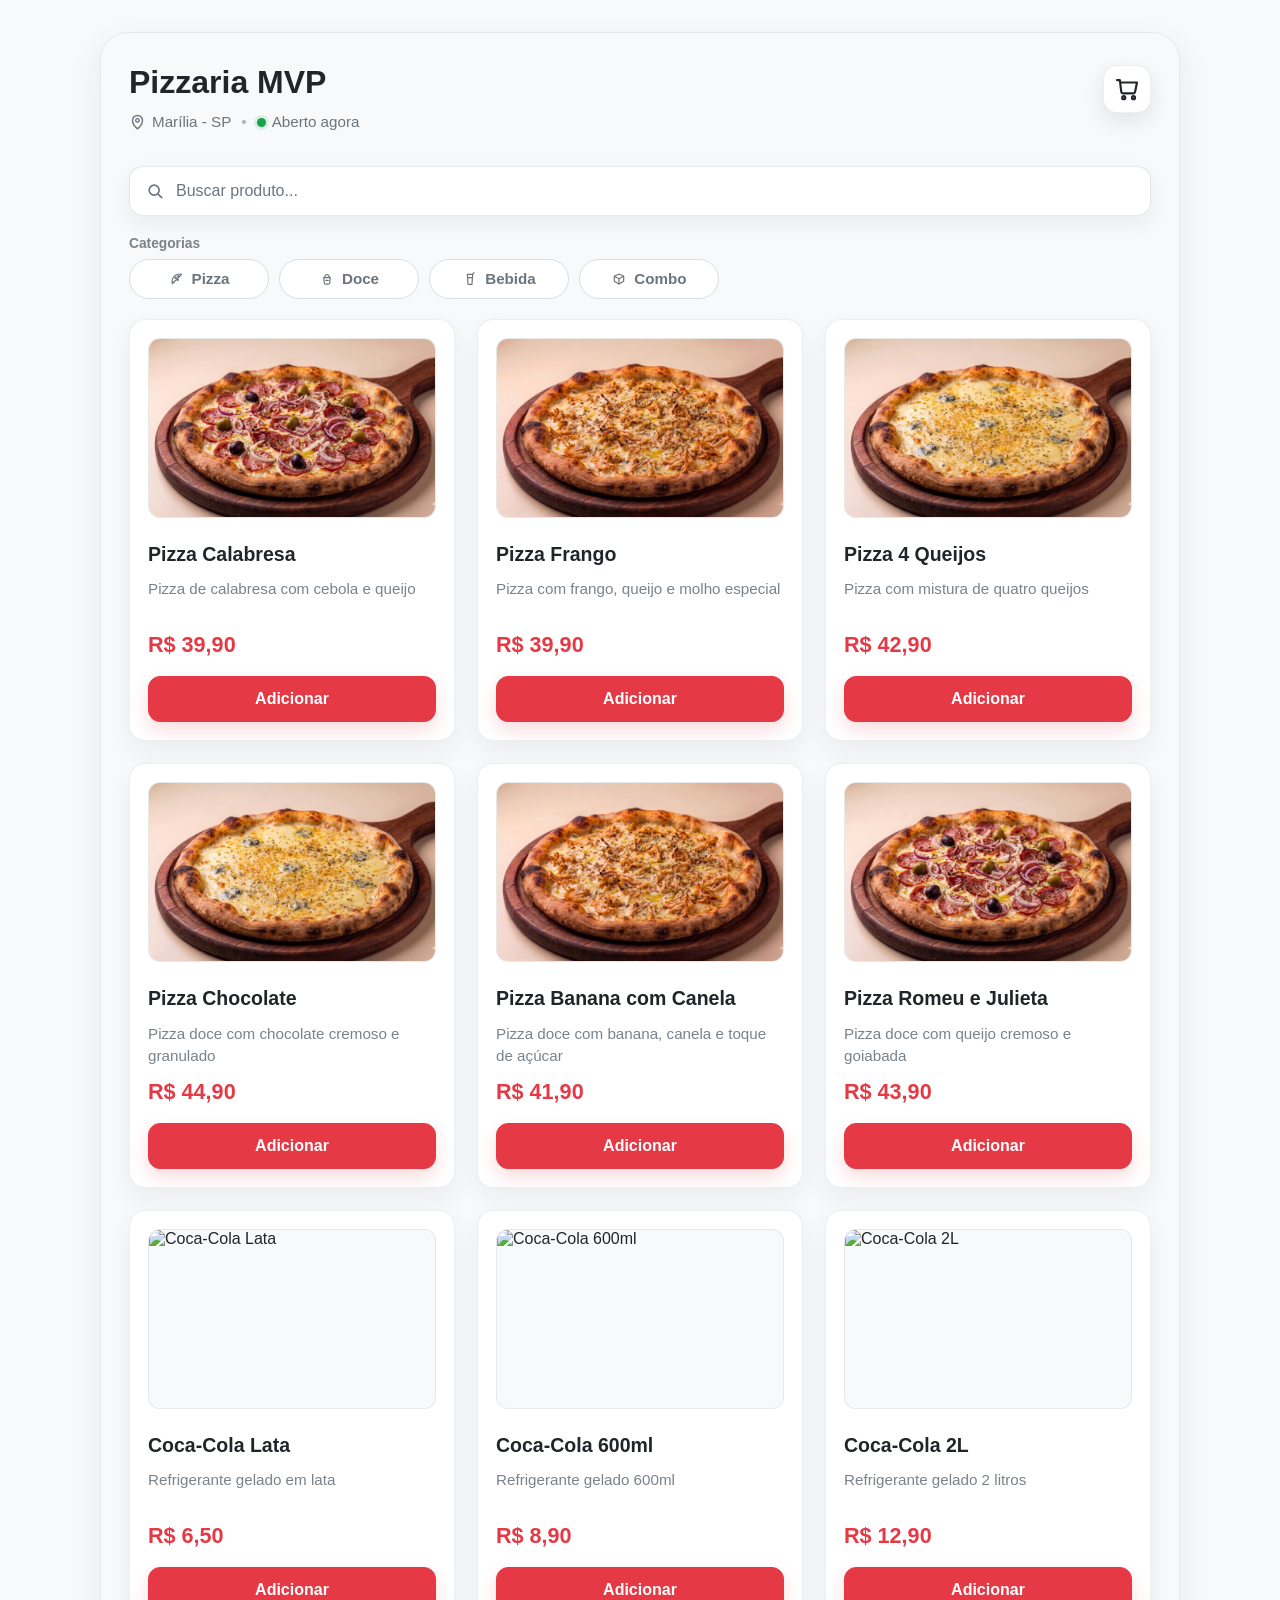
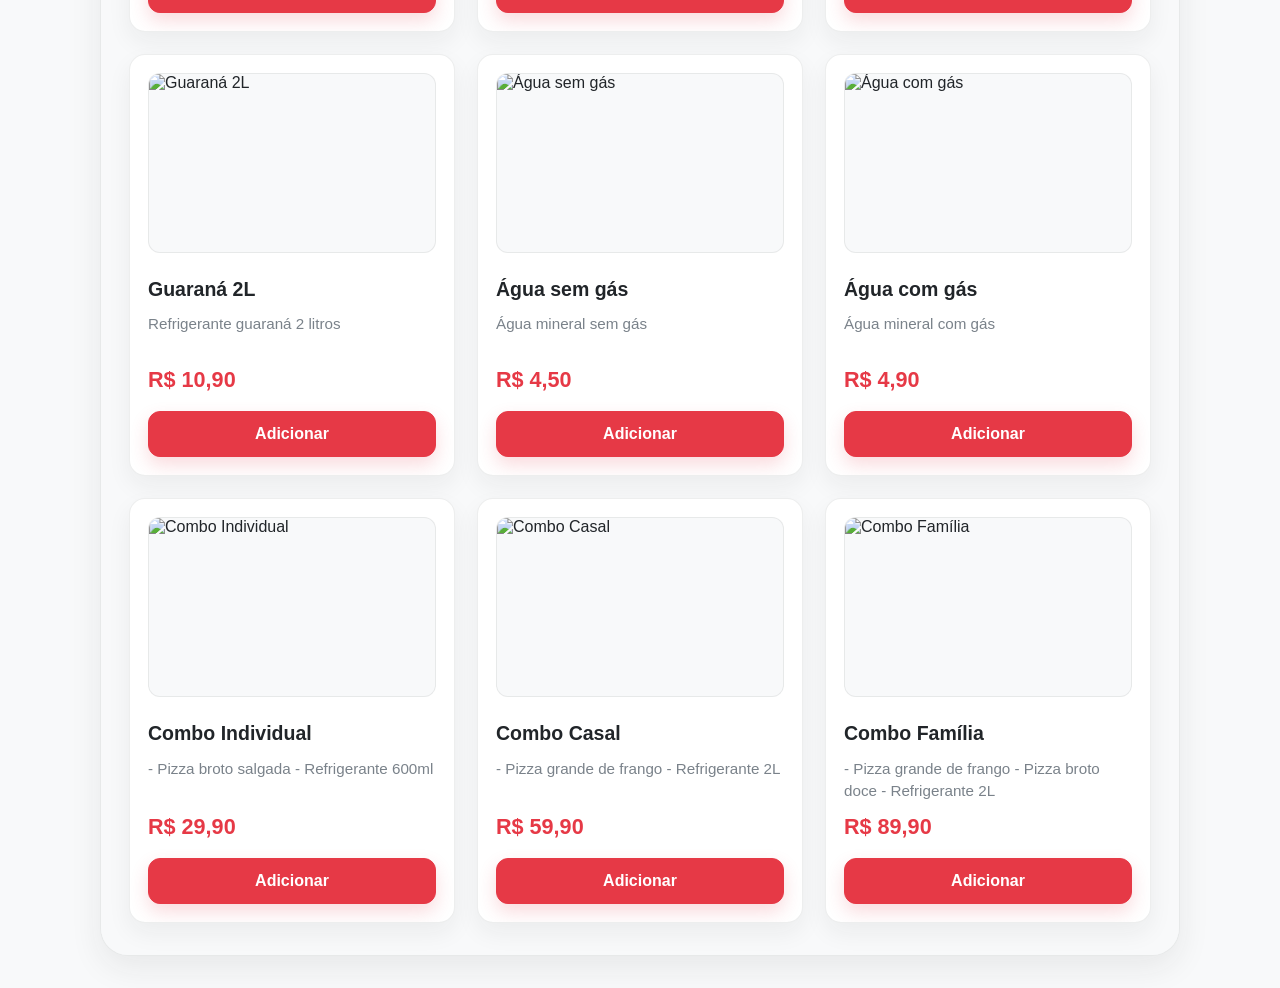
==== commit c84772ac: "feat: ajusta responsividade do fluxo do cliente" ====
--- a/frontend/html/index.html
+++ b/frontend/html/index.html
@@ -7,7 +7,7 @@
   <link rel="stylesheet" href="../css/style.css">
 </head>
 <body>
-  <div class="app">
+  <div class="app menu-app">
     <header class="app-header">
       <div class="app-header-content">
         <div class="app-brand">
--- a/frontend/css/style.css
+++ b/frontend/css/style.css
@@ -310,11 +310,11 @@
 .product-card {
   display: flex;
   flex-direction: column;
-  gap: 10px;
+  gap: 12px;
   padding: 18px;
   background: #FFFFFF;
   border: 1px solid rgba(33, 37, 41, 0.08);
-  border-radius: 12px;
+  border-radius: 16px;
   box-shadow: 0 10px 24px rgba(33, 37, 41, 0.06);
   cursor: pointer;
   overflow: hidden;
@@ -455,6 +455,9 @@
   padding: 14px 18px;
   font-size: 1.15rem;
   font-weight: 700;
+  transition: transform 0.2s ease,
+              box-shadow 0.2s ease,
+              background-color 0.2s ease;
 }
 
 /* Botão secundário
@@ -488,100 +491,189 @@
   display: flex;
   align-items: center;
   gap: 12px;
-  padding: 20px;
+  padding: 24px 18px 8px;
+  margin-bottom: 16px;
+  background: #F8F9FA;
 }
 
 /* Título da tela detalhe */
-.detail-title {
+.detail-page-title {
   flex: 1;
-  font-size: 1rem;
-  font-weight: 700;
+  min-width: 0;
+  color: #212529;
+  font-size: 1.2rem;
+  font-weight: 700;
+  line-height: 1.2;
   text-align: left;
+  letter-spacing: 0.2px;
+}
+
+.detail-header .back-button {
+  width: 40px;
+  height: 40px;
+  display: flex;
+  align-items: center;
+  justify-content: center;
+  background: #FFFFFF;
+  border: 1px solid rgba(33, 37, 41, 0.08);
+  border-radius: 12px;
+  color: #212529;
+  box-shadow: 0 4px 12px rgba(33, 37, 41, 0.08);
+  cursor: pointer;
+  transition: all 0.2s ease;
+}
+
+.back-icon {
+  width: 18px;
+  height: 18px;
+  fill: none;
+  stroke: #212529;
+  stroke-width: 2.4;
+  stroke-linecap: round;
+  stroke-linejoin: round;
+}
+
+/* Estrutura principal da tela de detalhe */
+.detail-screen {
+  padding: 0 16px 28px;
+  background: #F8F9FA;
+}
+
+/* Card principal do produto */
+.detail-card {
+  overflow: hidden;
+  background: #FFFFFF;
+  border: 1px solid rgba(33, 37, 41, 0.08);
+  border-radius: 16px;
+  box-shadow: 0 10px 24px rgba(33, 37, 41, 0.06);
+}
+
+/* Centraliza a imagem do produto */
+.detail-image-section {
+  padding: 18px 18px 8px;
+}
+
+/* Imagem principal do detalhe */
+.detail-image {
+  width: 100%;
+  height: 220px;
+  display: block;
+  object-fit: cover;
+  object-position: center;
+  background: #F8F9FA;
+  border: 1px solid rgba(33, 37, 41, 0.08);
+  border-radius: 12px;
 }
 
 /* Blocos internos da tela de detalhe */
-.detail-image-section,
 .detail-info,
 .detail-description,
 .detail-quantity,
 .detail-action {
-  padding: 24px 20px;
-  border-bottom: 2px solid #2f241f;
-}
-
-/* Centraliza a imagem do produto */
-.detail-image-section {
-  display: flex;
-  justify-content: center;
-}
-
-/* Placeholder/imagem principal do detalhe */
-.detail-image {
-  width: 140px;
-  height: 140px;
-  display: flex;
-  align-items: center;
-  justify-content: center;
-  background: #efe7dc;
-  border: 2px solid #2f241f;
-  border-radius: 18px;
-  font-size: 1.5rem;
-  font-weight: 700;
+  padding: 16px 18px;
 }
 
 /* Nome do produto no detalhe */
 .detail-product-name {
-  margin-bottom: 18px;
-  font-size: 1.6rem;
-  font-weight: 400;
+  margin-bottom: 8px;
+  color: #212529;
+  font-size: 1.35rem;
+  font-weight: 700;
+  line-height: 1.2;
 }
 
 /* Preço do produto no detalhe */
 .detail-product-price {
-  font-size: 1.9rem;
+  color: #E63946;
+  font-size: 1.6rem;
+  font-weight: 800;
+  line-height: 1.2;
 }
 
 /* Título da descrição e label da quantidade */
 .detail-description-title,
 .quantity-label {
   display: block;
-  margin-bottom: 14px;
-  font-size: 1.2rem;
-  font-weight: 700;
+  margin-bottom: 8px;
+  color: #6C757D;
+  font-size: 0.95rem;
+  font-weight: 600;
 }
 
 /* Texto da descrição */
 .detail-description-text {
-  font-size: 1.4rem;
-  line-height: 1.4;
+  color: #7A828A;
+  font-size: 1rem;
+  line-height: 1.5;
   white-space: pre-line;
+}
+
+.detail-description,
+.detail-quantity {
+  margin-top: 16px;
+}
+
+/* Linha de quantidade no detalhe */
+.detail-quantity {
+  display: flex;
+  align-items: center;
+  justify-content: space-between;
+  gap: 16px;
+}
+
+.detail-quantity .quantity-label {
+  margin-bottom: 0;
 }
 
 /* Ajustes específicos do controle de quantidade no detalhe */
 .detail-quantity .quantity-control {
   display: inline-flex;
+  align-items: center;
   justify-content: center;
-  padding: 6px 10px;
+  min-height: 48px;
+  padding: 4px;
   gap: 8px;
+  background: #F8F9FA;
+  border: 1px solid rgba(33, 37, 41, 0.1);
+  border-radius: 14px;
+}
+
+/* Botões - e + no detalhe */
+.detail-quantity .quantity-button {
+  width: 40px;
+  height: 40px;
+  border: 1px solid rgba(33, 37, 41, 0.1);
   border-radius: 12px;
-}
-
-/* Botões - e + menores no detalhe */
-.detail-quantity .quantity-button {
-  width: 36px;
-  height: 36px;
-  font-size: 1.2rem;
-}
-
-/* Número da quantidade menor no detalhe */
+  background: #FFFFFF;
+  color: #E63946;
+  font-size: 1.25rem;
+  font-weight: 800;
+}
+
+/* Número da quantidade no detalhe */
 .detail-quantity .quantity-value {
-  min-width: 18px;
-  font-size: 1.2rem;
-}
-
-/* Última seção não precisa de borda inferior */
+  min-width: 28px;
+  color: #212529;
+  font-size: 1.1rem;
+  font-weight: 800;
+}
+
+/* Ação principal do detalhe */
 .detail-action {
-  border-bottom: none;
+  padding-top: 8px;
+  padding-bottom: 18px;
+}
+
+.detail-action .primary-button {
+  max-width: none;
+  padding: 13px 18px;
+  background: #E63946;
+  border: 1px solid #E63946;
+  border-radius: 12px;
+  color: #FFFFFF;
+  font-size: 1rem;
+  font-weight: 600;
+  box-shadow: 0 8px 18px rgba(230, 57, 70, 0.18);
 }
 
 /* =========================================================
@@ -595,14 +687,34 @@
   display: flex;
   align-items: center;
   gap: 12px;
-  padding: 20px;
-  border-bottom: 2px solid #2f241f;
+  padding: 24px 18px 12px;
+  margin-bottom: 16px;
+  background: #F8F9FA;
 }
 
 /* Título "Carrinho" */
 .cart-title {
-  font-size: 1.45rem;
-  font-weight: 700;
+  flex: 1;
+  min-width: 0;
+  color: #212529;
+  font-size: 1.2rem;
+  font-weight: 700;
+  line-height: 1.2;
+}
+
+.cart-header .back-button {
+  width: 40px;
+  height: 40px;
+  display: flex;
+  align-items: center;
+  justify-content: center;
+  background: #FFFFFF;
+  border: 1px solid rgba(33, 37, 41, 0.08);
+  border-radius: 10px;
+  color: #212529;
+  box-shadow: 0 4px 12px rgba(33, 37, 41, 0.08);
+  cursor: pointer;
+  transition: all 0.2s ease;
 }
 
 /* Área principal da tela do carrinho */
@@ -610,28 +722,39 @@
   display: flex;
   flex: 1;
   flex-direction: column;
+  gap: 16px;
+  padding: 0 16px 28px;
+  background: #F8F9FA;
+}
+
+.cart-list {
+  display: grid;
+  gap: 20px;
 }
 
 /* Cada item do carrinho */
 .cart-item {
-  padding: 20px;
-  border-bottom: 2px solid #2f241f;
+  padding: 16px;
+  background: #FFFFFF;
+  border: 1px solid rgba(33, 37, 41, 0.08);
+  border-radius: 16px;
+  box-shadow: 0 10px 24px rgba(33, 37, 41, 0.06);
 }
 
 /* Linha superior de cada item */
 .cart-item-top {
   display: flex;
-  align-items: flex-start;
+  align-items: center;
   justify-content: space-between;
   gap: 16px;
-  margin-bottom: 18px;
+  margin-bottom: 14px;
 }
 
 /* Bloco com imagem + informações */
 .cart-item-info {
   display: flex;
-  align-items: flex-start;
-  gap: 14px;
+  align-items: center;
+  gap: 12px;
   flex: 1;
   min-width: 0;
 }
@@ -641,47 +764,59 @@
   display: flex;
   flex-direction: column;
   justify-content: flex-start;
-  gap: 10px;
+  gap: 6px;
   min-width: 0;
-  padding-top: 2px;
 }
 
 /* Imagem/placeholder do item no carrinho */
 .cart-item-image {
-  width: 58px;
-  height: 58px;
+  width: 68px;
+  height: 68px;
+  display: block;
+  flex-shrink: 0;
+  object-fit: cover;
+  object-position: center;
+  background: #F8F9FA;
+  border: 1px solid rgba(33, 37, 41, 0.08);
+  border-radius: 12px;
+}
+
+.cart-item-image-placeholder {
   display: flex;
   align-items: center;
   justify-content: center;
-  flex-shrink: 0;
-  background: #efe7dc;
-  border: 2px solid #2f241f;
-  border-radius: 12px;
+  color: #ADB5BD;
+  font-size: 0.78rem;
   font-weight: 700;
 }
 
 /* Nome do item no carrinho */
 .cart-item-name {
   margin-bottom: 0;
+  color: #212529;
   line-height: 1.2;
-  font-size: 1.35rem;
-  font-weight: 400;
+  font-size: 1.05rem;
+  font-weight: 700;
 }
 
 /* Preço do item no carrinho */
 .cart-item-price {
-  font-size: 1.2rem;
+  color: #E63946;
+  font-size: 1rem;
+  font-weight: 700;
   line-height: 1.2;
 }
 
 /* Botão Remover */
 .remove-button {
-  min-width: 126px;
-  padding: 10px 14px;
-  border: 2px solid #2f241f;
-  border-radius: 12px;
-  background: #fff;
-  font-size: 1rem;
+  min-width: 0;
+  padding: 9px 12px;
+  border: 1px solid rgba(230, 57, 70, 0.28);
+  border-radius: 10px;
+  background: #FFFFFF;
+  color: #E63946;
+  font-size: 0.9rem;
+  font-weight: 600;
   cursor: pointer;
   align-self: flex-start;
   transition: background-color 0.18s ease, transform 0.18s ease, box-shadow 0.18s ease;
@@ -689,7 +824,7 @@
 
 /* Linha do controle de quantidade do item */
 .cart-item-actions {
-  padding-left: 72px;
+  padding-left: 80px;
 }
 
 /* Ajuste específico do controle de quantidade dentro do carrinho */
@@ -697,45 +832,65 @@
   display: inline-flex;
   align-items: center;
   justify-content: center;
-  padding: 0;
+  min-height: 44px;
+  padding: 4px;
   gap: 8px;
-  border: none;
-  border-radius: 0;
+  background: #F8F9FA;
+  border: 1px solid rgba(33, 37, 41, 0.1);
+  border-radius: 12px;
 }
 
 /* Botões pequenos de + e - no carrinho */
 .cart-item-actions .quantity-button {
-  width: 28px;
-  height: 28px;
+  width: 36px;
+  height: 36px;
   padding: 0;
-  border: 2px solid #2f241f;
-  border-radius: 8px;
+  border: 1px solid rgba(33, 37, 41, 0.1);
+  border-radius: 10px;
+  background: #FFFFFF;
+  color: #E63946;
   font-size: 1.1rem;
+  font-weight: 800;
   line-height: 1;
 }
 
 /* Número da quantidade dentro do carrinho */
 .cart-item-actions .quantity-value {
-  min-width: 16px;
-  font-size: 1.2rem;
+  min-width: 24px;
+  color: #212529;
+  font-size: 1rem;
+  font-weight: 800;
   line-height: 1;
 }
 
 /* Bloco do total */
 .cart-total-section {
-  padding: 24px 20px;
-  border-bottom: 2px solid #2f241f;
+  padding: 18px;
+  background: #FFFFFF;
+  border: 1px solid rgba(33, 37, 41, 0.08);
+  border-radius: 16px;
+  box-shadow: 0 10px 24px rgba(33, 37, 41, 0.06);
+}
+
+.cart-total-label {
+  margin-bottom: 8px;
+  color: #6C757D;
+  font-size: 0.95rem;
+  font-weight: 600;
 }
 
 /* Texto do total */
 .cart-total-text {
-  font-size: 1.6rem;
+  color: #E63946;
+  font-size: 1.7rem;
+  font-weight: 800;
+  line-height: 1.2;
 }
 
 /* Rodapé do carrinho:
    aqui estão os botões principais */
 .cart-footer {
-  padding: 24px 20px 28px;
+  padding: 0;
   flex-direction: column;
   align-items: center;
   gap: 12px;
@@ -747,7 +902,25 @@
 .cart-footer .secondary-button,
 .cart-footer .primary-button {
   width: 100%;
-  max-width: 300px;
+  max-width: none;
+  padding: 13px 18px;
+  border-radius: 12px;
+  font-size: 1rem;
+  font-weight: 700;
+}
+
+.cart-footer .primary-button {
+  background: #E63946;
+  border: 1px solid #E63946;
+  color: #FFFFFF;
+  box-shadow: 0 8px 18px rgba(230, 57, 70, 0.18);
+}
+
+.cart-footer .secondary-button {
+  background: #F8F9FA;
+  border: 1px solid rgba(33, 37, 41, 0.12);
+  color: #495057;
+  box-shadow: none;
 }
 
 /* Empty state escondido quando tiver hidden */
@@ -763,28 +936,42 @@
   align-items: center;
   justify-content: center;
   padding: 40px 24px;
+  background: #FFFFFF;
+  border: 1px solid rgba(33, 37, 41, 0.08);
+  border-radius: 16px;
+  box-shadow: 0 10px 24px rgba(33, 37, 41, 0.06);
   text-align: center;
 }
 
 /* Título do estado vazio */
 .empty-cart-title {
   margin-bottom: 12px;
-  font-size: 1.6rem;
-  font-weight: 700;
+  color: #212529;
+  font-size: 1.4rem;
+  font-weight: 800;
 }
 
 /* Texto do estado vazio */
 .empty-cart-text {
   max-width: 260px;
-  margin-bottom: 28px;
-  font-size: 1.1rem;
-  line-height: 1.4;
+  margin-bottom: 24px;
+  color: #6C757D;
+  font-size: 1rem;
+  line-height: 1.45;
 }
 
 /* Botão do empty state */
 .empty-cart .primary-button {
   width: 100%;
   max-width: 280px;
+  padding: 13px 18px;
+  background: #E63946;
+  border: 1px solid #E63946;
+  border-radius: 12px;
+  color: #FFFFFF;
+  font-size: 1rem;
+  font-weight: 700;
+  box-shadow: 0 8px 18px rgba(230, 57, 70, 0.18);
 }
 
 /* =========================================================
@@ -797,6 +984,7 @@
 .checkout-app {
   display: flex;
   flex-direction: column;
+  background: #F8F9FA;
 }
 
 /* Área principal do checkout */
@@ -804,42 +992,77 @@
   display: flex;
   flex: 1;
   flex-direction: column;
+  gap: 16px;
+  padding: 0 16px 28px;
+  background: #F8F9FA;
 }
 
 /* Cabeçalho do checkout */
 .checkout-header {
   display: flex;
   align-items: center;
-  justify-content: space-between;
   gap: 12px;
-  padding: 20px;
-  border-bottom: 2px solid #2f241f;
+  padding: 24px 18px 12px;
+  margin-bottom: 16px;
+  background: #F8F9FA;
+}
+
+.checkout-header .back-button {
+  width: 40px;
+  height: 40px;
+  display: flex;
+  align-items: center;
+  justify-content: center;
+  background: #FFFFFF;
+  border: 1px solid rgba(33, 37, 41, 0.08);
+  border-radius: 10px;
+  color: #212529;
+  box-shadow: 0 4px 12px rgba(33, 37, 41, 0.08);
 }
 
 /* Título "Checkout" */
 .checkout-title {
   flex: 1;
-  text-align: right;
-  font-size: 1.45rem;
-  font-weight: 700;
+  min-width: 0;
+  color: #212529;
+  font-size: 1.2rem;
+  font-weight: 700;
+  line-height: 1.2;
 }
 
 /* Cada seção do checkout */
 .checkout-section {
-  padding: 20px;
-  border-bottom: 2px solid #2f241f;
+  padding: 0;
+}
+
+/* Card principal dos dados do checkout */
+.checkout-form-card,
+.checkout-summary-section {
+  padding: 18px;
+  background: #FFFFFF;
+  border: 1px solid rgba(33, 37, 41, 0.08);
+  border-radius: 16px;
+  box-shadow: 0 10px 24px rgba(33, 37, 41, 0.06);
+}
+
+.checkout-form-card .checkout-section + .checkout-section {
+  margin-top: 18px;
+  padding-top: 18px;
+  border-top: 1px solid rgba(33, 37, 41, 0.08);
 }
 
 /* Título das seções */
 .checkout-section-title {
   margin-bottom: 16px;
-  font-size: 1.35rem;
-  font-weight: 700;
+  color: #212529;
+  font-size: 1.12rem;
+  font-weight: 700;
+  line-height: 1.25;
 }
 
 /* Campo do formulário */
 .checkout-field {
-  margin-bottom: 16px;
+  margin-bottom: 14px;
 }
 
 /* Último campo sem margem */
@@ -850,23 +1073,51 @@
 /* Label dos campos */
 .checkout-label {
   display: block;
-  margin-bottom: 8px;
-  font-size: 1.1rem;
-  font-weight: 700;
+  margin-bottom: 6px;
+  color: #6C757D;
+  font-size: 0.95rem;
+  font-weight: 600;
 }
 
 /* Inputs do checkout */
 .checkout-input {
   width: 100%;
-  padding: 12px 14px;
-  border: 2px solid #2f241f;
-  border-radius: 10px;
-  background: #fff;
+  padding: 13px 14px;
+  border: 1px solid rgba(33, 37, 41, 0.14);
+  border-radius: 12px;
+  background: #FFFFFF;
+  color: #212529;
   font-size: 1rem;
+  line-height: 1.35;
+  outline: none;
+  transition: border-color 0.18s ease, box-shadow 0.18s ease, background-color 0.18s ease;
+}
+
+.checkout-input:focus {
+  border-color: rgba(230, 57, 70, 0.55);
+  box-shadow: 0 0 0 3px rgba(230, 57, 70, 0.12);
+}
+
+.checkout-input.input-error {
+  border-color: #E63946;
+  box-shadow: 0 0 0 3px rgba(230, 57, 70, 0.12);
+}
+
+.checkout-error-message {
+  display: block;
+  margin-top: 6px;
+  color: #E63946;
+  font-size: 0.82rem;
+  line-height: 1.35;
+}
+
+.checkout-input::placeholder {
+  color: #ADB5BD;
 }
 
 /* Campo telefone menor */
 .checkout-input[type="tel"] {
+  width: 70%;
   max-width: 260px;
 }
 
@@ -874,7 +1125,7 @@
 .checkout-radio-group {
   display: flex;
   flex-direction: column;
-  gap: 12px;
+  gap: 10px;
 }
 
 /* Cada opção de rádio */
@@ -882,13 +1133,29 @@
   display: flex;
   align-items: center;
   gap: 10px;
-  font-size: 1.2rem;
+  min-height: 42px;
+  padding: 10px 12px;
+  background: #ffffff;
+  border: 1px solid rgba(33, 37, 41, 0.1);
+  border-radius: 12px;
+  color: #212529;
+  font-size: 1rem;
+  font-weight: 600;
+  cursor: pointer;
+  transition: border-color 0.18s ease, background-color 0.18s ease, box-shadow 0.18s ease;
+}
+
+.checkout-radio:has(input:checked) {
+  background: rgba(239, 143, 143, 0.06);
+  border-color: rgba(150, 36, 44, 0.4);
+  box-shadow: 0 6px 14px rgba(230, 57, 70, 0.12);
 }
 
 /* Bolinha do rádio */
 .checkout-radio input {
-  width: 18px;
-  height: 18px;
+  width: 16px;
+  height: 16px;
+  accent-color: #E63946;
 }
 
 /* Seção de endereço escondida */
@@ -898,54 +1165,81 @@
 
 /* Observação/título do endereço */
 .checkout-address-note {
-  margin-bottom: 18px;
-  font-size: 1.1rem;
-  font-weight: 700;
+  margin-bottom: 16px;
+  color: #212529;
+  font-size: 1.12rem;
+  font-weight: 700;
+  line-height: 1.25;
 }
 
 /* Campo número menor */
 .checkout-number-field {
-  max-width: 120px;
+  width: 38%;
+  max-width: 140px;
+  min-width: 104px;
 }
 
 /* Lista do resumo do pedido */
 .checkout-summary-list {
   list-style: none;
-  margin-bottom: 20px;
+  display: grid;
+  gap: 0;
+  margin-bottom: 16px;
 }
 
 /* Cada item do resumo */
 .checkout-summary-item {
-  margin-bottom: 10px;
-  font-size: 1.2rem;
-}
-
-/* Último item sem margem */
+  padding: 10px 0;
+  border-bottom: 1px solid rgba(33, 37, 41, 0.08);
+  color: #495057;
+  font-size: 0.98rem;
+  line-height: 1.35;
+}
+
+/* Último item sem divisor */
 .checkout-summary-item:last-child {
-  margin-bottom: 0;
+  border-bottom: 0;
 }
 
 /* Total do checkout */
 .checkout-total {
-  font-size: 1.5rem;
-  font-weight: 700;
+  padding-top: 16px;
+  border-top: 1px solid rgba(33, 37, 41, 0.08);
+  color: #E63946;
+  font-size: 1.6rem;
+  font-weight: 800;
+  line-height: 1.2;
 }
 
 /* Rodapé do checkout */
 .checkout-footer {
   margin-top: auto;
-  padding: 24px 20px 24px;
+  padding: 4px 0 0;
 }
 
 /* Padroniza largura dos botões principais
    dessas telas finais */
 .checkout-footer .primary-button,
-.detail-action .primary-button,
 .confirmation-footer .primary-button {
   display: block;
   width: 100%;
+  margin: 0 auto;
+}
+
+.confirmation-footer .primary-button {
   max-width: 300px;
-  margin: 0 auto;
+}
+
+.checkout-footer .primary-button {
+  max-width: none;
+  padding: 13px 18px;
+  background: #E63946;
+  border: 1px solid #E63946;
+  border-radius: 12px;
+  color: #FFFFFF;
+  font-size: 1rem;
+  font-weight: 700;
+  box-shadow: 0 8px 18px rgba(230, 57, 70, 0.18);
 }
 
 /* =========================================================
@@ -958,6 +1252,7 @@
 .confirmation-app {
   display: flex;
   flex-direction: column;
+  background: #F8F9FA;
 }
 
 /* Área principal da confirmação */
@@ -965,97 +1260,249 @@
   display: flex;
   flex: 1;
   flex-direction: column;
+  gap: 14px;
+  padding: 0 16px 24px;
+  background: #F8F9FA;
 }
 
 /* Cabeçalho da confirmação */
 .confirmation-header {
-  padding: 20px;
+  display: flex;
+  align-items: center;
+  padding: 24px 18px 8px;
+  background: #F8F9FA;
+}
+
+.confirmation-header .back-button {
+  width: 40px;
+  height: 40px;
+  display: flex;
+  align-items: center;
+  justify-content: center;
+  background: #FFFFFF;
+  border: 1px solid rgba(33, 37, 41, 0.08);
+  border-radius: 10px;
+  color: #212529;
+  box-shadow: 0 4px 12px rgba(33, 37, 41, 0.08);
 }
 
 /* Bloco principal com ícone e mensagem */
 .confirmation-hero {
-  padding: 8px 20px 28px;
-  border-bottom: 2px solid #2f241f;
+  padding: 4px 12px 10px;
   text-align: center;
 }
 
 /* Ícone de confirmação */
 .confirmation-icon {
-  width: 82px;
-  height: 50px;
+  width: 74px;
+  height: 74px;
   display: flex;
   align-items: center;
   justify-content: center;
   margin: 0 auto 16px;
-  border: 2px solid #2f241f;
-  border-radius: 12px;
-  background: #fff;
-  font-size: 1.75rem;
-  font-weight: 700;
+  border: 1px solid rgba(22, 163, 74, 0.18);
+  border-radius: 999px;
+  background: #FFFFFF;
+  color: #16A34A;
+  box-shadow: 0 10px 24px rgba(22, 163, 74, 0.13);
+}
+
+.confirmation-check-icon {
+  width: 36px;
+  height: 36px;
+  fill: none;
+  stroke: currentColor;
+  stroke-width: 2.8;
+  stroke-linecap: round;
+  stroke-linejoin: round;
 }
 
 /* Título principal */
 .confirmation-title {
-  margin-bottom: 10px;
-  font-size: 1.8rem;
-  font-weight: 700;
+  margin-bottom: 8px;
+  color: #212529;
+  font-size: 1.68rem;
+  font-weight: 800;
+  line-height: 1.15;
 }
 
 /* Texto da confirmação */
 .confirmation-message {
-  max-width: 280px;
+  max-width: 300px;
   margin: 0 auto;
-  font-size: 1.15rem;
-  line-height: 1.4;
+  color: #6C757D;
+  font-size: 1rem;
+  line-height: 1.45;
+}
+
+.confirmation-message p + p {
+  margin-top: 2px;
+}
+
+/* Card com dados do pedido */
+.confirmation-order-card {
+  display: grid;
+  gap: 0;
+  padding: 16px 18px;
+  background: #FFFFFF;
+  border: 1px solid rgba(33, 37, 41, 0.08);
+  border-radius: 16px;
+  box-shadow: 0 10px 24px rgba(33, 37, 41, 0.06);
+}
+
+.confirmation-order-row {
+  display: flex;
+  align-items: center;
+  justify-content: space-between;
+  gap: 16px;
+  padding: 10px 0;
+  border-bottom: 1px solid rgba(33, 37, 41, 0.08);
+}
+
+.confirmation-order-row:first-child {
+  padding-top: 0;
+}
+
+.confirmation-order-row:last-child {
+  padding-bottom: 0;
+  border-bottom: 0;
+}
+
+.confirmation-order-label {
+  color: #6C757D;
+  font-size: 0.92rem;
+  font-weight: 600;
+  line-height: 1.3;
+}
+
+.confirmation-order-value {
+  color: #212529;
+  font-size: 0.96rem;
+  font-weight: 700;
+  line-height: 1.3;
+  text-align: right;
+}
+
+#confirmation-order-code {
+  color: #495057;
+  font-size: 0.94rem;
+  font-weight: 600;
+}
+
+.confirmation-status-badge {
+  display: inline-flex;
+  align-items: center;
+  min-height: 26px;
+  padding: 5px 9px;
+  background: rgba(230, 57, 70, 0.06);
+  border: 1px solid rgba(230, 57, 70, 0.16);
+  border-radius: 999px;
+  color: #E63946;
+  font-size: 0.86rem;
+  font-weight: 700;
+  line-height: 1;
 }
 
 /* Bloco do resumo final */
 .confirmation-summary {
-  padding: 24px 20px;
-  border-bottom: 2px solid #2f241f;
+  padding: 16px 18px 18px;
+  background: #FFFFFF;
+  border: 1px solid rgba(33, 37, 41, 0.08);
+  border-radius: 16px;
+  box-shadow: 0 10px 24px rgba(33, 37, 41, 0.06);
 }
 
 /* Título do resumo */
 .confirmation-summary-title {
-  margin-bottom: 18px;
-  font-size: 1.4rem;
-  font-weight: 700;
+  margin-bottom: 14px;
+  color: #212529;
+  font-size: 1.12rem;
+  font-weight: 700;
+  line-height: 1.25;
 }
 
 /* Lista do resumo */
 .confirmation-summary-list {
   list-style: none;
-  margin-bottom: 20px;
+  display: grid;
+  gap: 0;
+  margin-bottom: 14px;
 }
 
 /* Item do resumo */
 .confirmation-summary-item {
-  margin-bottom: 10px;
-  font-size: 1.3rem;
+  display: flex;
+  align-items: center;
+  justify-content: space-between;
+  gap: 16px;
+  padding: 11px 0;
+  border-bottom: 1px solid rgba(33, 37, 41, 0.08);
+  color: #495057;
+  font-size: 0.98rem;
+  line-height: 1.35;
 }
 
 /* Último item sem margem */
 .confirmation-summary-item:last-child {
-  margin-bottom: 0;
+  border-bottom: 0;
+}
+
+.confirmation-summary-item span {
+  min-width: 0;
+}
+
+.confirmation-summary-item strong {
+  color: #212529;
+  font-size: 0.98rem;
+  font-weight: 700;
+  white-space: nowrap;
 }
 
 /* Total final */
 .confirmation-total {
+  display: flex;
+  align-items: flex-end;
+  justify-content: space-between;
+  gap: 16px;
+  padding-top: 14px;
+  border-top: 1px solid rgba(33, 37, 41, 0.08);
+}
+
+.confirmation-total span {
+  color: #6C757D;
+  font-size: 0.92rem;
+  font-weight: 600;
+  line-height: 1.3;
+}
+
+.confirmation-total strong {
+  color: #E63946;
   font-size: 1.6rem;
-  font-weight: 700;
+  font-weight: 800;
+  line-height: 1.1;
+  text-align: right;
+  white-space: nowrap;
 }
 
 /* Rodapé da confirmação */
 .confirmation-footer {
   display: flex;
   justify-content: center;
-  margin-top: auto;
-  padding: 24px 20px 24px;
+  margin-top: 0;
+  padding: 0 0 4px;
 }
 
 /* Botão da confirmação */
 .confirmation-footer .primary-button {
-  max-width: 280px;
+  max-width: none;
+  padding: 13px 18px;
+  background: #E63946;
+  border: 1px solid #E63946;
+  border-radius: 12px;
+  color: #FFFFFF;
+  font-size: 1rem;
+  font-weight: 700;
+  box-shadow: 0 8px 18px rgba(230, 57, 70, 0.18);
 }
 
 /* =========================================================
@@ -1068,23 +1515,22 @@
 @media (hover: hover) {
   .product-card:hover {
     background: #FFFFFF;
-    border-color: rgba(230, 57, 70, 0.12);
-    box-shadow: 0 16px 34px rgba(33, 37, 41, 0.11);
-    transform: translateY(-2px);
+    border-color: rgba(230, 57, 70, 0.18);
+    box-shadow: 0 12px 28px rgba(33, 37, 41, 0.10);
+    transform: translateY(-4px);
   }
 
   .product-card:hover .product-image {
-    transform: scale(1.025);
-    filter: saturate(1.04);
+    transform: scale(1.04);
+    filter: saturate(1.08);
   }
 
   .add-button:hover,
-  .primary-button:hover,
   .secondary-button:hover,
   .back-button:hover,
   .quantity-button:hover,
   .remove-button:hover {
-    background: #f1e8dc;
+    background: #d62f3d;
     box-shadow: 0 2px 0 rgba(47, 36, 31, 0.12);
   }
 
@@ -1092,6 +1538,68 @@
     background: #d62f3d;
     box-shadow: 0 12px 24px rgba(230, 57, 70, 0.26);
     transform: scale(1.015);
+  }
+
+  .detail-action .primary-button:hover {
+    background: #d62f3d;
+    box-shadow: 0 12px 24px rgba(230, 57, 70, 0.26);
+    transform: scale(1.015);
+  }
+
+  .detail-quantity .quantity-button:hover {
+    background: #FFFFFF;
+    border-color: rgba(230, 57, 70, 0.22);
+    color: #E63946;
+    box-shadow: 0 8px 18px rgba(33, 37, 41, 0.08);
+  }
+
+  .cart-item-actions .quantity-button:hover {
+    background: #FFFFFF;
+    border-color: rgba(230, 57, 70, 0.24);
+    color: #E63946;
+    box-shadow: 0 6px 14px rgba(33, 37, 41, 0.08);
+  }
+
+  .detail-header .back-button:hover {
+    background: #FFFFFF;
+    box-shadow: 0 6px 16px rgba(33, 37, 41, 0.12);
+    transform: translateY(-2px);
+  }
+
+  .cart-header .back-button:hover {
+    background: #FFFFFF;
+    box-shadow: 0 6px 16px rgba(33, 37, 41, 0.12);
+    transform: translateY(-2px);
+  }
+
+  .checkout-header .back-button:hover,
+  .confirmation-header .back-button:hover {
+    background: #f8f9fa;
+    border-color: rgba(33, 37, 41, 0.12);
+    box-shadow: 0 6px 14px rgba(33, 37, 41, 0.10);
+  }
+
+  .cart-footer .primary-button:hover,
+  .empty-cart .primary-button:hover,
+  .checkout-footer .primary-button:hover,
+  .confirmation-footer .primary-button:hover {
+    background: #d62f3d;
+    box-shadow: 0 12px 24px rgba(230, 57, 70, 0.26);
+    transform: scale(1.015);
+  }
+
+  .cart-footer .secondary-button:hover {
+    background: #FFFFFF;
+    border-color: rgba(33, 37, 41, 0.18);
+    color: #212529;
+    box-shadow: 0 6px 14px rgba(33, 37, 41, 0.06);
+  }
+
+  .remove-button:hover {
+    background: rgba(230, 57, 70, 0.07);
+    border-color: rgba(230, 57, 70, 0.44);
+    color: #E63946;
+    box-shadow: none;
   }
 }
 
@@ -1105,6 +1613,24 @@
   transform: scale(0.97);
 }
 
+.detail-header .back-button:active {
+  transform: scale(0.95);
+}
+
+.cart-header .back-button:active {
+  transform: scale(0.95);
+}
+/* Checkout - botão confirmar (override correto) */
+@media (hover: hover) {
+  .checkout-container .primary-button:hover {
+    background: #d62f3d;
+    box-shadow: 0 12px 24px rgba(230, 57, 70, 0.26);
+    transform: scale(1.015);
+  }
+}
+
+
+
 /* =========================================================
    RESPONSIVIDADE
    ---------------------------------------------------------
@@ -1136,4 +1662,162 @@
   body {
     padding: 24px;
   }
-}
+
+  .app {
+    width: 100%;
+    max-width: 640px;
+    min-height: auto;
+    border-radius: 28px;
+  }
+
+  .menu-app {
+    max-width: 720px;
+  }
+
+  .detail-app {
+    max-width: 620px;
+  }
+
+  .cart-app {
+    max-width: 620px;
+  }
+
+  .checkout-app {
+    max-width: 640px;
+  }
+
+  .confirmation-app {
+    max-width: 580px;
+  }
+
+  .app-header {
+    padding: 32px 28px 18px;
+  }
+
+  .search-section {
+    padding: 16px 28px 20px;
+  }
+
+  .filter-section {
+    padding: 0 28px 18px;
+  }
+
+  .filter-list {
+    gap: 10px;
+  }
+
+  .filter-chip {
+    flex: 1 0 130px;
+  }
+
+  .product-section {
+    grid-template-columns: repeat(2, minmax(0, 1fr));
+    gap: 20px;
+    padding: 0 28px 32px;
+  }
+
+  .product-card {
+    height: 100%;
+  }
+
+  .product-image {
+    height: 190px;
+  }
+
+  .detail-header,
+  .cart-header,
+  .checkout-header {
+    padding: 28px 28px 12px;
+  }
+
+  .confirmation-header {
+    padding: 28px 28px 8px;
+  }
+
+  .detail-screen,
+  .cart-main,
+  .checkout-main,
+  .confirmation-main {
+    padding-left: 28px;
+    padding-right: 28px;
+  }
+
+  .detail-image {
+    height: 260px;
+  }
+
+  .cart-footer {
+    flex-direction: row;
+  }
+
+  .cart-footer .secondary-button,
+  .cart-footer .primary-button {
+    flex: 1;
+  }
+
+  .checkout-radio-group {
+    flex-direction: row;
+  }
+
+  .checkout-radio {
+    flex: 1;
+  }
+
+  .checkout-number-field {
+    width: 160px;
+    max-width: 180px;
+  }
+
+  .confirmation-main {
+    gap: 16px;
+  }
+
+  .checkout-footer {
+    margin-top: 0;
+  }
+}
+
+@media (min-width: 1024px) {
+  body {
+    padding: 32px;
+  }
+
+  .app {
+    max-width: 700px;
+    min-height: auto;
+  }
+
+  .menu-app {
+    max-width: 1080px;
+  }
+
+  .detail-app {
+    max-width: 660px;
+  }
+
+  .cart-app {
+    max-width: 680px;
+  }
+
+  .checkout-app {
+    max-width: 700px;
+  }
+
+  .confirmation-app {
+    max-width: 620px;
+  }
+
+  .product-section {
+    grid-template-columns: repeat(3, minmax(0, 1fr));
+    gap: 22px;
+  }
+
+  .product-image {
+    height: 180px;
+  }
+
+  .filter-chip {
+    flex-grow: 0;
+    min-width: 140px;
+  }
+}
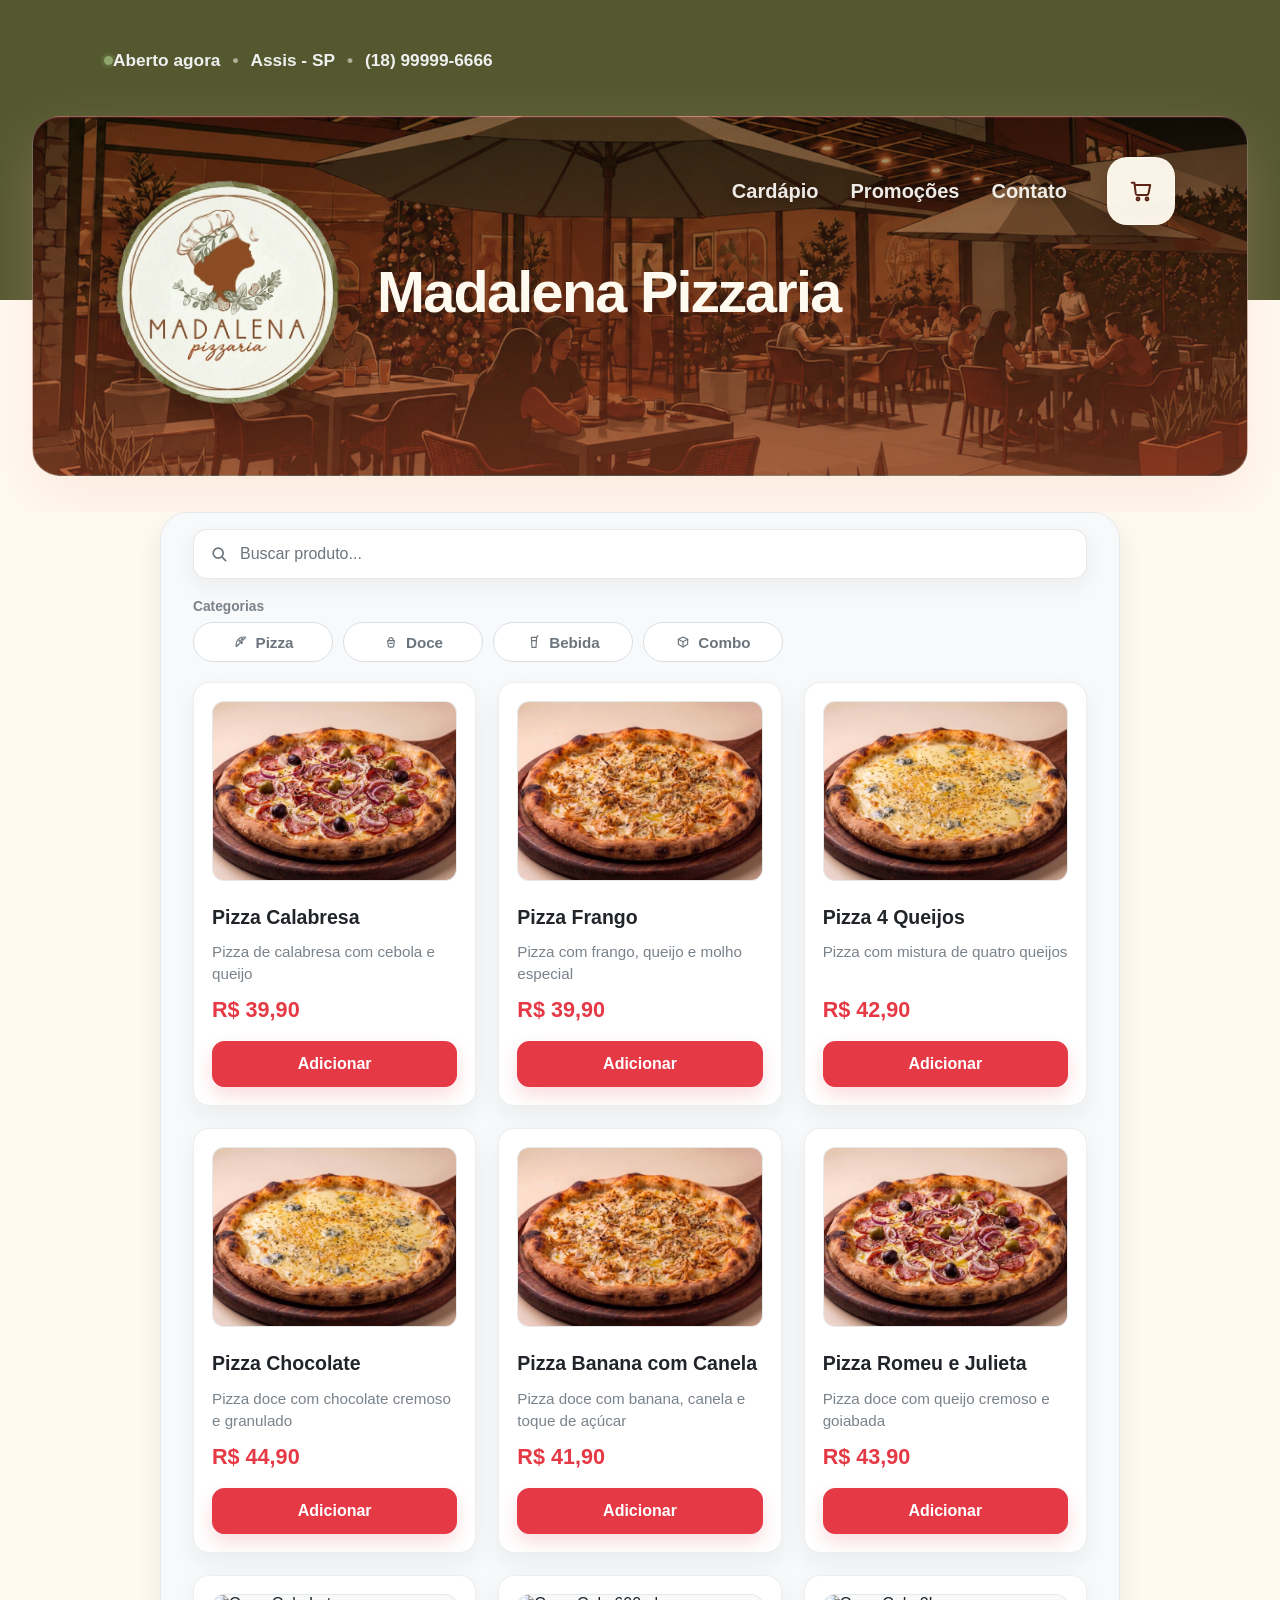
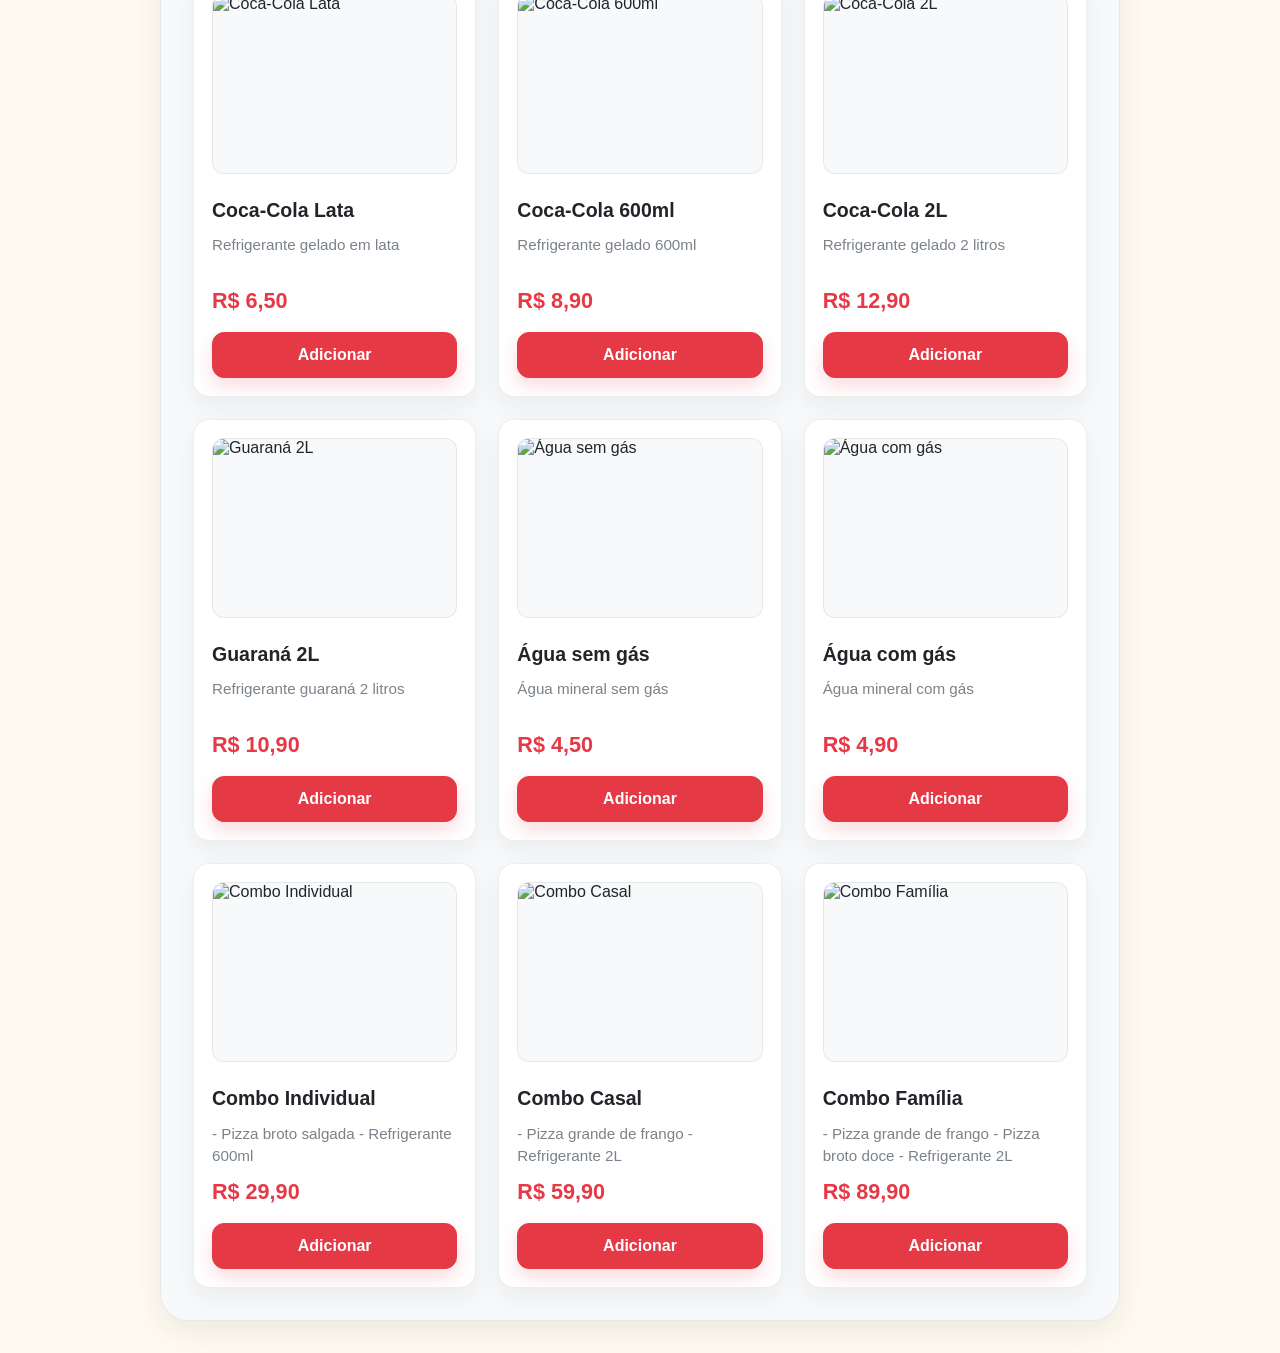
==== commit 9b5068a0: "docs/ui/bancoDeDados: atualiza wireframes e refina interface do cardapio" ====
--- a/frontend/html/index.html
+++ b/frontend/html/index.html
@@ -3,54 +3,67 @@
 <head>
   <meta charset="UTF-8">
   <meta name="viewport" content="width=device-width, initial-scale=1.0">
-  <title>Cardápio | Pizzaria MVP</title>
+  <title>Cardápio | Madalena Pizzaria</title>
   <link rel="stylesheet" href="../css/style.css">
 </head>
 <body>
-  <div class="app menu-app">
-    <header class="app-header">
+  <div class="menu-page">
+    <section class="header-area app-header">
       <div class="app-header-content">
-        <div class="app-brand">
-          <h1 class="app-title">Pizzaria MVP</h1>
-          <p class="app-meta" aria-label="Localização e status da pizzaria">
-            <span class="app-location">
-              <svg class="location-icon" viewBox="0 0 24 24" aria-hidden="true">
-                <path d="M12 21s7-6.1 7-12A7 7 0 0 0 5 9c0 5.9 7 12 7 12Z"></path>
-                <circle cx="12" cy="9" r="2.5"></circle>
-              </svg>
-              Marília - SP
-            </span>
-            <span class="app-meta-divider" aria-hidden="true">•</span>
-            <span class="store-status store-status-open">
-              <span class="status-dot" aria-hidden="true"></span>
-              Aberto agora
-            </span>
-          </p>
+        <p class="app-meta" aria-label="Status, localização e telefone da pizzaria">
+          <span class="store-status store-status-open">
+            <span class="status-dot" aria-hidden="true"></span>
+            Aberto agora
+          </span>
+          <span class="app-meta-divider" aria-hidden="true">•</span>
+          <span class="app-location">Assis - SP</span>
+          <span class="app-meta-divider" aria-hidden="true">•</span>
+          <span class="app-phone">(18) 99999-6666</span>
+        </p>
+
+        <div class="app-header-card-row">
+          <div class="app-header-main">
+            <div class="app-brand">
+              <img class="app-logo" src="/img/logo512-transparente.png" alt="Madalena Pizzaria">
+              <div class="app-brand-text">
+                <h1 class="app-title">Madalena Pizzaria</h1>
+              </div>
+            </div>
+
+            <div class="app-header-actions">
+              <nav class="app-nav" aria-label="Navegação principal">
+                <a class="app-nav-link" href="#product-section">Cardápio</a>
+                <a class="app-nav-link" href="#">Promoções</a>
+                <a class="app-nav-link" href="#">Contato</a>
+              </nav>
+
+              <a class="cart-shortcut" href="./carrinho.html" aria-label="Abrir carrinho">
+                <svg class="cart-icon" viewBox="0 0 24 24" aria-hidden="true">
+                  <path d="M6.2 6h15l-1.7 8.5a2 2 0 0 1-2 1.6H8.7a2 2 0 0 1-2-1.7L5.4 3.8H2.8"></path>
+                  <circle cx="9" cy="20" r="1.4"></circle>
+                  <circle cx="18" cy="20" r="1.4"></circle>
+                </svg>
+                <span class="cart-badge" id="cart-badge" hidden>0</span>
+              </a>
+            </div>
+          </div>
         </div>
+      </div>
+    </section>
 
-        <a class="cart-shortcut" href="./carrinho.html" aria-label="Abrir carrinho">
-          <svg class="cart-icon" viewBox="0 0 24 24" aria-hidden="true">
-            <path d="M6.2 6h15l-1.7 8.5a2 2 0 0 1-2 1.6H8.7a2 2 0 0 1-2-1.7L5.4 3.8H2.8"></path>
-            <circle cx="9" cy="20" r="1.4"></circle>
-            <circle cx="18" cy="20" r="1.4"></circle>
-          </svg>
-          <span class="cart-badge" id="cart-badge" hidden>0</span>
-        </a>
-      </div>
-    </header>
+    <div class="app menu-app">
+      <main class="menu-screen">
+        <section class="search-section" aria-label="Busca visual do cardápio">
+          <div class="search-control">
+            <svg class="search-icon" viewBox="0 0 24 24" aria-hidden="true">
+              <circle cx="11" cy="11" r="6"></circle>
+              <path d="m16 16 4 4"></path>
+            </svg>
+            <input class="search-box" id="search-input" type="search" placeholder="Buscar produto..." aria-label="Buscar produto">
+          </div>
+        </section>
 
-    <main class="menu-screen">
-      <section class="search-section" aria-label="Busca visual do cardápio">
-        <div class="search-control">
-          <svg class="search-icon" viewBox="0 0 24 24" aria-hidden="true">
-            <circle cx="11" cy="11" r="6"></circle>
-            <path d="m16 16 4 4"></path>
-          </svg>
-          <input class="search-box" id="search-input" type="search" placeholder="Buscar produto..." aria-label="Buscar produto">
-        </div>
-      </section>
-
-      <section class="filter-section" aria-label="Categorias do cardápio">
+        <section class="filter-section" aria-label="Categorias do cardápio">
         <h2 class="filter-title">Categorias</h2>
         <div class="filter-list">
           <button class="filter-chip" type="button" data-category="pizza">
@@ -92,8 +105,10 @@
 
       <section class="product-section" id="product-section" aria-label="Lista de produtos"></section>
     </main>
+    </div>
   </div>
 
+  <script src="../js/api.js"></script>
   <script src="../js/app.js"></script>
 </body>
 </html>
--- a/frontend/css/style.css
+++ b/frontend/css/style.css
@@ -54,53 +54,217 @@
 
 /* Borda inferior dos blocos principais do cardápio */
 /* Cabeçalho da tela do cardápio */
+body:has(.menu-page) {
+  background: #fffaf0;
+  padding: 0;
+}
+
+.menu-page {
+  min-height: 100vh;
+  padding-bottom: 12px;
+}
+
+.menu-app {
+  background: #F8F9FA;
+  box-shadow: 0 10px 28px rgba(33, 37, 41, 0.08);
+}
+
 .app-header {
-  padding: 28px 18px 16px;
-  background: #F8F9FA;
+  position: relative;
+  padding: 24px 0 28px;
+  background: #fffaf0;
+  color: #fffaf0;
+}
+
+.app-header::before {
+  display: none;
 }
 
 .app-header-content {
-  display: flex;
-  align-items: flex-start;
-  justify-content: space-between;
+  position: relative;
+  z-index: 1;
+  display: grid;
   gap: 16px;
-}
+  width: 100%;
+  margin: 0 auto;
+}
+
+.app-header-card-row {
+  display: flex;
+  align-items: center;
+  width: 100%;
+  margin-top: 4px;
+  justify-content: center;
+}
+
+.app-header-card-row::before,
+.app-header-card-row::after {
+  display: none;
+}
+
+.app-header-main {
+  position: relative;
+  z-index: 1;
+  display: grid;
+  grid-template-columns: minmax(0, 1fr);
+  gap: 20px;
+  width: min(640px, calc(100% - 32px));
+  min-height: 220px;
+  padding: 28px 20px;
+  flex: 0 0 auto;
+  overflow: hidden;
+  background:
+    linear-gradient(rgba(10, 6, 6, 0.38), rgba(156, 64, 43, 0.54)),
+    url("/img/madalena-header.jpg") center / cover no-repeat;
+
+  border: 1px solid rgba(255, 250, 240, 0.28);
+  border-radius: 28px;
+  box-shadow:
+    0 24px 60px rgba(243, 186, 172, 0.24),
+    inset 0 1px 0 rgba(241, 57, 112, 0.22);
+}
+
 
 .app-brand {
+  display: flex;
+  align-items: center;
+  justify-content: center;
+  gap: 14px;
+  min-width: 0;
+}
+
+.app-logo {
+  width: 92px;
+  height: 92px;
+  flex: 0 0 92px;
+  display: block;
+  object-fit: contain;
+  border-radius: 50%;
+  background: transparent;
+  padding: 0;
+  border: none;
+  filter: drop-shadow(0 10px 18px rgba(20, 8, 5, 0.32));
+}
+
+.app-brand-text {
   min-width: 0;
 }
 
 /* Título principal "Pizzaria MVP" */
 .app-title {
-  color: #212529;
-  font-size: 2rem;
-  font-weight: 800;
-  line-height: 1.1;
+  color: #fffaf0;
+  font-size: 1.8rem;
+  font-weight: 800;
+  line-height: 1.08;
+  letter-spacing: 0;
+  white-space: nowrap;
 }
 
 .app-meta {
+  width: min(1080px, calc(100% - 112px));
+  margin: 0 auto 12px;
   display: flex;
   align-items: center;
   flex-wrap: wrap;
-  column-gap: 10px;
-  row-gap: 6px;
-  margin-top: 12px;
-  color: #6C757D;
-  font-size: 0.95rem;
+  column-gap: 8px;
+  row-gap: 8px;
+  padding: 0;
+  color: #5d2417;
+  font-size: 0.82rem;
+  font-weight: 700;
   line-height: 1.3;
 }
 
 .app-location,
-.store-status {
+.app-phone,
+.store-status,
+.app-nav-link {
   display: inline-flex;
   align-items: center;
-  gap: 6px;
-}
-
-.location-icon {
-  width: 17px;
-  height: 17px;
-  flex: 0 0 17px;
+  min-height: 24px;
+}
+
+.app-meta-divider {
+  color: rgba(93, 36, 23, 0.42);
+}
+
+.status-dot {
+  width: 9px;
+  height: 9px;
+  border-radius: 50%;
+  background: #8DA56A;
+  box-shadow: 0 0 0 3px rgba(141, 165, 106, 0.18);
+}
+
+.store-status-open .status-dot {
+  background: #8DA56A;
+}
+
+.store-status-closed .status-dot {
+  background: #E63946;
+}
+
+.app-header-actions {
+  display: flex;
+  align-items: center;
+  justify-content: center;
+  width: 100%;
+  gap: 16px;
+  min-width: 0;
+}
+
+.app-nav {
+  display: flex;
+  align-items: center;
+  gap: 16px;
+  min-width: 0;
+  overflow-x: auto;
+  scrollbar-width: none;
+  -webkit-overflow-scrolling: touch;
+}
+
+.app-nav::-webkit-scrollbar {
+  display: none;
+}
+
+.app-nav-link {
+  padding: 8px 10px;
+  border-radius: 999px;
+  color: rgba(255, 250, 240, 0.82);
+  font-size: 0.92rem;
+  font-weight: 700;
+  line-height: 1;
+  text-decoration: none;
+  white-space: nowrap;
+  transition: background-color 0.18s ease, color 0.18s ease;
+}
+
+.app-nav-link:hover,
+.app-nav-link:focus-visible {
+  background: rgba(141, 165, 106, 0.22);
+  color: #fffaf0;
+}
+
+.cart-shortcut {
+  position: relative;
+  display: inline-flex;
+  align-items: center;
+  justify-content: center;
+  width: 48px;
+  height: 48px;
+  flex: 0 0 48px;
+  background: rgba(255, 250, 240, 0.96);
+  border: 1px solid rgba(255, 250, 240, 0.72);
+  border-radius: 16px;
+  color: #5d2417;
+  text-decoration: none;
+  box-shadow: 0 12px 26px rgba(20, 8, 5, 0.26);
+  transition: transform 0.18s ease, box-shadow 0.18s ease, background-color 0.18s ease;
+}
+
+.cart-icon {
+  width: 24px;
+  height: 24px;
   fill: none;
   stroke: currentColor;
   stroke-width: 2;
@@ -108,52 +272,6 @@
   stroke-linejoin: round;
 }
 
-.app-meta-divider {
-  color: #adb5bd;
-}
-
-.status-dot {
-  width: 9px;
-  height: 9px;
-  border-radius: 50%;
-  background: #16A34A;
-  box-shadow: 0 0 0 3px rgba(22, 163, 74, 0.12);
-}
-
-.store-status-open .status-dot {
-  background: #16A34A;
-}
-
-.store-status-closed .status-dot {
-  background: #E63946;
-}
-
-.cart-shortcut {
-  position: relative;
-  display: inline-flex;
-  align-items: center;
-  justify-content: center;
-  width: 48px;
-  height: 48px;
-  flex: 0 0 48px;
-  background: #FFFFFF;
-  border: 1px solid rgba(33, 37, 41, 0.08);
-  border-radius: 14px;
-  color: #212529;
-  text-decoration: none;
-  box-shadow: 0 8px 20px rgba(33, 37, 41, 0.1);
-}
-
-.cart-icon {
-  width: 26px;
-  height: 26px;
-  fill: none;
-  stroke: currentColor;
-  stroke-width: 2;
-  stroke-linecap: round;
-  stroke-linejoin: round;
-}
-
 .cart-badge {
   position: absolute;
   top: -7px;
@@ -164,8 +282,8 @@
   min-width: 21px;
   height: 21px;
   padding: 0 5px;
-  background: #E63946;
-  border: 2px solid #F8F9FA;
+  background: #8DA56A;
+  border: 2px solid #FFFDF5;
   border-radius: 999px;
   color: #FFFFFF;
   font-size: 0.74rem;
@@ -1513,6 +1631,12 @@
 
 /* Hover aplicado só em dispositivos que suportam hover */
 @media (hover: hover) {
+  .cart-shortcut:hover {
+    background: #fffaf0;
+    box-shadow: 0 16px 32px rgba(20, 8, 5, 0.32);
+    transform: translateY(-2px);
+  }
+
   .product-card:hover {
     background: #FFFFFF;
     border-color: rgba(230, 57, 70, 0.18);
@@ -1657,10 +1781,18 @@
   }
 }
 
-/* Ajustes para telas maiores */
+/* Ajustes para telas maiores/tablet */
 @media (min-width: 768px) {
   body {
     padding: 24px;
+  }
+
+  body:has(.menu-page) {
+    padding: 0;
+  }
+
+  .menu-page {
+    padding-bottom: 24px;
   }
 
   .app {
@@ -1671,7 +1803,7 @@
   }
 
   .menu-app {
-    max-width: 720px;
+    max-width: 760px;
   }
 
   .detail-app {
@@ -1691,15 +1823,67 @@
   }
 
   .app-header {
-    padding: 32px 28px 18px;
+    padding: 32px 0 32px;
+    background: #fffaf0;
+  }
+
+  .app-header-main {
+  width: min(900px, calc(100vw - 48px));
+  min-height: 260px;
+  height: auto;
+  padding: 36px 40px;
+  display: grid;
+  grid-template-columns: minmax(0, 1fr);
+  gap: 24px;
+  align-items: center;
+}
+
+  .app-brand {
+    justify-content: center;
+    gap: 20px;
+  }
+
+  .app-header-actions {
+    width: 100%;
+    gap: 20px;
+    justify-content: center;
+    align-self: center;
+    padding-top: 0;
+  }
+
+  .app-logo {
+  width: 154px;
+  height: 154px;
+  flex-basis: 124px;
+  object-fit: contain;
+}
+
+  .app-title {
+    font-size: 2.15rem;
+    line-height: 1.04;
+    white-space: nowrap;
+  }
+
+  .app-nav {
+    gap: 20px;
+  }
+
+  .app-nav-link {
+    font-size: 0.95rem;
+  }
+
+  .cart-shortcut {
+    width: 52px;
+    height: 52px;
+    flex-basis: 52px;
   }
 
   .search-section {
-    padding: 16px 28px 20px;
+    padding: 16px 32px 20px;
   }
 
   .filter-section {
-    padding: 0 28px 18px;
+    padding: 0 32px 18px;
   }
 
   .filter-list {
@@ -1713,7 +1897,7 @@
   .product-section {
     grid-template-columns: repeat(2, minmax(0, 1fr));
     gap: 20px;
-    padding: 0 28px 32px;
+    padding: 0 32px 32px;
   }
 
   .product-card {
@@ -1782,13 +1966,145 @@
     padding: 32px;
   }
 
+  body:has(.menu-page) {
+    padding: 0;
+  }
+
+  .menu-page {
+    padding-bottom: 32px;
+  }
+
   .app {
     max-width: 700px;
     min-height: auto;
   }
 
   .menu-app {
-    max-width: 1080px;
+    max-width: 960px;
+  }
+
+  .app-header {
+    position: relative;
+    padding-top: 48px;
+    padding-bottom: 36px;
+    background: #fffaf0;
+    overflow: hidden;
+  }
+
+  .app-header::before {
+    content: "";
+    position: absolute;
+    top: 0;
+    left: 0;
+    display: block;
+    width: 100%;
+    height: 300px;
+    background: #54582f;
+    z-index: 0;
+  }
+
+  .app-header-content {
+    position: relative;
+    z-index: 1;
+  }
+
+  .app-meta {
+    width: min(1600px, calc(100vw - 64px));
+    margin: 0 auto 24px;
+    padding: 0 72px;
+    box-sizing: border-box;
+    display: flex;
+    align-items: center;
+    gap: 12px;
+    color: #efefef;
+    font-size: 1.08rem;
+    font-weight: 700;
+    line-height: 1.2;
+    transform: none;
+  }
+
+  .app-meta-divider {
+    color: rgba(255, 250, 240, 0.55);
+  }
+
+  .app-header-card-row {
+    width: 100%;
+    margin-left: 0;
+    display: flex;
+    align-items: center;
+    justify-content: center;
+  }
+
+  .app-header-card-row::before,
+  .app-header-card-row::after {
+    display: none;
+  }
+
+  .app-header-main {
+  width: min(1600px, calc(100vw - 64px));
+  height: 360px;
+  min-height: unset;
+  padding: 40px 72px 48px;
+  display: grid;
+  grid-template-columns: minmax(0, 1fr) auto;
+  align-items: stretch;
+  }
+
+  .app-brand {
+    display: flex;
+    align-items: center;
+    justify-content: flex-start;
+    align-self: center;
+    gap: 28px;
+    min-width: 0;
+  }
+
+  .app-logo {
+    width: 244px;
+    height: 244px;
+    flex-basis: 124px;
+    object-fit: contain;
+  }
+
+  .app-title {
+    margin: 0;
+    font-size: 3.6rem;
+    line-height: 1.02;
+    letter-spacing: -0.03em;
+    white-space: nowrap;
+  }
+
+  .app-header-actions {
+    display: flex;
+    align-items: center;
+    justify-content: flex-end;
+    align-self: start;
+    width: auto;
+    gap: 40px;
+    padding-top: 0px;
+  }
+
+  .app-nav {
+    display: flex;
+    align-items: center;
+    gap: 32px;
+    overflow: visible;
+  }
+
+  .app-nav-link {
+    padding: 8px 0;
+    font-size: 1.25rem;
+    font-weight: 700;
+    line-height: 1;
+    color: rgba(249, 246, 241, 0.95);
+    text-shadow: 0 2px 8px rgba(0, 0, 0, 0.28);
+  }
+
+  .cart-shortcut {
+    width: 68px;
+    height: 68px;
+    flex-basis: 68px;
+    border-radius: 20px;
   }
 
   .detail-app {
@@ -1821,3 +2137,1756 @@
     min-width: 140px;
   }
 }
+
+/* =========================================================
+   ADMIN LOGIN
+   ---------------------------------------------------------
+   Tudo aqui mexe SOMENTE na tela admin-login.html
+========================================================= */
+
+.admin-login-app {
+  display: flex;
+  flex-direction: column;
+  background: #F8F9FA;
+}
+
+.admin-login-main {
+  display: flex;
+  flex: 1;
+  align-items: center;
+  justify-content: center;
+  padding: 28px 16px;
+  background: #F8F9FA;
+}
+
+.admin-login-card {
+  width: 100%;
+  padding: 22px 18px;
+  background: #FFFFFF;
+  border: 1px solid rgba(33, 37, 41, 0.08);
+  border-radius: 16px;
+  box-shadow: 0 10px 24px rgba(33, 37, 41, 0.06);
+}
+
+.admin-login-heading {
+  margin-bottom: 22px;
+  text-align: center;
+}
+
+.admin-login-title {
+  margin-bottom: 8px;
+  color: #212529;
+  font-size: 1.45rem;
+  font-weight: 800;
+  line-height: 1.2;
+}
+
+.admin-login-subtitle {
+  color: #6C757D;
+  font-size: 0.98rem;
+  line-height: 1.4;
+}
+
+.admin-login-field {
+  margin-bottom: 14px;
+}
+
+.admin-login-label {
+  display: block;
+  margin-bottom: 6px;
+  color: #6C757D;
+  font-size: 0.95rem;
+  font-weight: 600;
+}
+
+.admin-login-input {
+  width: 100%;
+  padding: 13px 14px;
+  border: 1px solid rgba(33, 37, 41, 0.14);
+  border-radius: 12px;
+  background: #FFFFFF;
+  color: #212529;
+  font-size: 1rem;
+  line-height: 1.35;
+  outline: none;
+  transition: border-color 0.18s ease, box-shadow 0.18s ease, background-color 0.18s ease;
+}
+
+.admin-login-input:focus {
+  border-color: rgba(230, 57, 70, 0.55);
+  box-shadow: 0 0 0 3px rgba(230, 57, 70, 0.12);
+}
+
+.admin-login-error {
+  min-height: 20px;
+  margin: 4px 0 14px;
+  color: #E63946;
+  font-size: 0.88rem;
+  line-height: 1.35;
+}
+
+.admin-login-actions {
+  display: flex;
+  flex-direction: column;
+  gap: 10px;
+}
+
+.admin-login-primary-button {
+  padding: 13px 18px;
+  background: #E63946;
+  border: 1px solid #E63946;
+  border-radius: 12px;
+  color: #FFFFFF;
+  font-size: 1rem;
+  font-weight: 700;
+  box-shadow: 0 8px 18px rgba(230, 57, 70, 0.18);
+}
+
+.admin-login-secondary-button {
+  padding: 13px 18px;
+  background: #F8F9FA;
+  border: 1px solid rgba(33, 37, 41, 0.12);
+  border-radius: 12px;
+  color: #495057;
+  font-size: 1rem;
+  font-weight: 700;
+  box-shadow: none;
+}
+
+@media (hover: hover) {
+  .admin-login-primary-button:hover {
+    background: #d62f3d;
+    box-shadow: 0 12px 24px rgba(230, 57, 70, 0.26);
+    transform: scale(1.015);
+  }
+
+  .admin-login-secondary-button:hover {
+    background: #FFFFFF;
+    border-color: rgba(33, 37, 41, 0.18);
+    color: #212529;
+    box-shadow: 0 6px 14px rgba(33, 37, 41, 0.06);
+  }
+}
+
+@media (min-width: 768px) {
+  .admin-login-app {
+    max-width: 520px;
+  }
+
+  .admin-login-main {
+    padding: 36px 28px;
+  }
+}
+
+@media (min-width: 1024px) {
+  .admin-login-app {
+    max-width: 540px;
+  }
+}
+
+/* =========================================================
+   ADMIN DASHBOARD
+   ---------------------------------------------------------
+   Tudo aqui mexe SOMENTE na tela admin-dashboard.html
+========================================================= */
+
+.admin-dashboard-app {
+  display: flex;
+  flex-direction: column;
+  background: #F8F9FA;
+}
+
+.admin-dashboard-header {
+  display: flex;
+  flex-direction: column;
+  gap: 18px;
+  padding: 26px 16px 18px;
+  background: #FFFFFF;
+  border-bottom: 1px solid rgba(33, 37, 41, 0.08);
+}
+
+.admin-dashboard-heading {
+  min-width: 0;
+}
+
+.admin-dashboard-title {
+  margin-bottom: 8px;
+  color: #212529;
+  font-size: 1.55rem;
+  font-weight: 800;
+  line-height: 1.18;
+}
+
+.admin-dashboard-subtitle {
+  color: #6C757D;
+  font-size: 0.98rem;
+  line-height: 1.4;
+}
+
+.admin-dashboard-header-actions {
+  display: flex;
+  flex-direction: column;
+  gap: 10px;
+}
+
+.admin-dashboard-main {
+  display: grid;
+  gap: 18px;
+  padding: 18px 16px 28px;
+  background: #F8F9FA;
+}
+
+.admin-dashboard-metrics {
+  display: grid;
+  grid-template-columns: 1fr;
+  gap: 14px;
+}
+
+.admin-metric-card,
+.admin-dashboard-section,
+.admin-recent-order,
+.admin-empty-state {
+  background: #FFFFFF;
+  border: 1px solid rgba(33, 37, 41, 0.08);
+  border-radius: 16px;
+  box-shadow: 0 10px 24px rgba(33, 37, 41, 0.06);
+}
+
+.admin-metric-card {
+  display: flex;
+  flex-direction: column;
+  gap: 8px;
+  min-height: 132px;
+  padding: 18px;
+}
+
+.admin-metric-label {
+  color: #6C757D;
+  font-size: 0.9rem;
+  font-weight: 700;
+  line-height: 1.25;
+}
+
+.admin-metric-value {
+  color: #212529;
+  font-size: 2rem;
+  font-weight: 800;
+  line-height: 1.1;
+}
+
+.admin-metric-card-wide .admin-metric-value {
+  color: #E63946;
+  font-size: 1.8rem;
+}
+
+.admin-metric-description {
+  margin-top: auto;
+  color: #7A828A;
+  font-size: 0.88rem;
+  line-height: 1.35;
+}
+
+.admin-dashboard-section {
+  padding: 18px;
+}
+
+.admin-section-heading {
+  margin-bottom: 14px;
+}
+
+.admin-section-title {
+  color: #212529;
+  font-size: 1.15rem;
+  font-weight: 800;
+  line-height: 1.25;
+}
+
+.admin-quick-actions {
+  display: grid;
+  grid-template-columns: 1fr;
+  gap: 12px;
+}
+
+.admin-action-card {
+  width: 100%;
+  padding: 16px;
+  background: #F8F9FA;
+  border: 1px solid rgba(33, 37, 41, 0.1);
+  border-radius: 14px;
+  color: #212529;
+  cursor: pointer;
+  text-align: left;
+  transition: border-color 0.18s ease, box-shadow 0.18s ease, transform 0.18s ease, background-color 0.18s ease;
+}
+
+.admin-action-title {
+  display: block;
+  margin-bottom: 6px;
+  color: #212529;
+  font-size: 1rem;
+  font-weight: 800;
+  line-height: 1.25;
+}
+
+.admin-action-description {
+  display: block;
+  color: #6C757D;
+  font-size: 0.9rem;
+  line-height: 1.35;
+}
+
+.admin-recent-orders-list {
+  display: grid;
+  gap: 12px;
+}
+
+.admin-recent-orders-list[hidden],
+.admin-empty-state[hidden] {
+  display: none;
+}
+
+.admin-recent-order {
+  padding: 16px;
+  box-shadow: none;
+}
+
+.admin-recent-order-top {
+  display: flex;
+  align-items: flex-start;
+  justify-content: space-between;
+  gap: 12px;
+  margin-bottom: 10px;
+}
+
+.admin-recent-order-code {
+  color: #E63946;
+  font-size: 1rem;
+  font-weight: 800;
+  line-height: 1.2;
+}
+
+.admin-recent-order-date {
+  color: #7A828A;
+  font-size: 0.82rem;
+  line-height: 1.3;
+  text-align: right;
+}
+
+.admin-recent-order-customer {
+  margin-bottom: 6px;
+  color: #212529;
+  font-size: 1rem;
+  font-weight: 800;
+  line-height: 1.3;
+}
+
+.admin-recent-order-details {
+  margin-bottom: 10px;
+  color: #495057;
+  font-size: 0.94rem;
+  line-height: 1.35;
+}
+
+.admin-recent-order-status {
+  display: inline-flex;
+  align-items: center;
+  min-height: 28px;
+  padding: 6px 10px;
+  background: rgba(33, 37, 41, 0.06);
+  border-radius: 999px;
+  color: #495057;
+  font-size: 0.82rem;
+  font-weight: 800;
+  line-height: 1;
+}
+
+.admin-status-recebido {
+  background: rgba(230, 57, 70, 0.1);
+  color: #B4232F;
+}
+
+.admin-status-em_preparo {
+  background: rgba(245, 158, 11, 0.14);
+  color: #9A5A00;
+}
+
+.admin-status-finalizado,
+.admin-status-finalizados {
+  background: rgba(22, 163, 74, 0.12);
+  color: #11753A;
+}
+
+.admin-status-cancelado {
+  background: rgba(108, 117, 125, 0.14);
+  color: #495057;
+}
+
+.admin-empty-state {
+  padding: 24px 18px;
+  text-align: center;
+  box-shadow: none;
+}
+
+.admin-empty-title {
+  margin-bottom: 8px;
+  color: #212529;
+  font-size: 1.05rem;
+  font-weight: 800;
+  line-height: 1.3;
+}
+
+.admin-empty-text {
+  color: #6C757D;
+  font-size: 0.95rem;
+  line-height: 1.45;
+}
+
+.admin-dashboard-logout-button,
+.admin-dashboard-secondary-button {
+  width: 100%;
+  padding: 12px 16px;
+  border-radius: 12px;
+  font-size: 0.96rem;
+  font-weight: 800;
+}
+
+.admin-dashboard-logout-button {
+  background: #E63946;
+  border: 1px solid #E63946;
+  color: #FFFFFF;
+  box-shadow: 0 8px 18px rgba(230, 57, 70, 0.18);
+}
+
+.admin-dashboard-secondary-button {
+  background: #F8F9FA;
+  border: 1px solid rgba(33, 37, 41, 0.12);
+  color: #495057;
+  box-shadow: none;
+}
+
+@media (hover: hover) {
+  .admin-dashboard-logout-button:hover {
+    background: #d62f3d;
+    box-shadow: 0 12px 24px rgba(230, 57, 70, 0.26);
+    transform: scale(1.015);
+  }
+
+  .admin-dashboard-secondary-button:hover,
+  .admin-action-card:hover {
+    background: #FFFFFF;
+    border-color: rgba(230, 57, 70, 0.2);
+    box-shadow: 0 8px 18px rgba(33, 37, 41, 0.08);
+  }
+
+  .admin-action-card:hover {
+    transform: translateY(-2px);
+  }
+}
+
+@media (min-width: 768px) {
+  .admin-dashboard-app {
+    max-width: 1000px;
+  }
+
+  .admin-dashboard-header {
+    flex-direction: row;
+    align-items: center;
+    justify-content: space-between;
+    padding: 28px;
+  }
+
+  .admin-dashboard-header-actions {
+    flex: 0 0 auto;
+    flex-direction: row;
+  }
+
+  .admin-dashboard-logout-button,
+  .admin-dashboard-secondary-button {
+    width: auto;
+    min-width: 132px;
+  }
+
+  .admin-dashboard-main {
+    padding: 24px 28px 32px;
+  }
+
+  .admin-dashboard-metrics {
+    grid-template-columns: repeat(2, minmax(0, 1fr));
+  }
+
+  .admin-metric-card-wide {
+    grid-column: span 2;
+  }
+
+  .admin-quick-actions {
+    grid-template-columns: repeat(3, minmax(0, 1fr));
+  }
+}
+
+@media (min-width: 1024px) {
+  .admin-dashboard-app {
+    max-width: 1180px;
+  }
+
+  .admin-dashboard-metrics {
+    grid-template-columns: repeat(5, minmax(0, 1fr));
+  }
+
+  .admin-metric-card-wide {
+    grid-column: span 1;
+  }
+}
+
+/* =========================================================
+   ADMIN PEDIDOS
+   ---------------------------------------------------------
+   Tudo aqui mexe SOMENTE na tela admin-pedidos.html
+========================================================= */
+
+.admin-orders-app {
+  display: flex;
+  flex-direction: column;
+  background: #F8F9FA;
+}
+
+.admin-orders-header {
+  display: flex;
+  flex-direction: column;
+  gap: 18px;
+  padding: 26px 16px 18px;
+  background: #FFFFFF;
+  border-bottom: 1px solid rgba(33, 37, 41, 0.08);
+}
+
+.admin-orders-heading {
+  min-width: 0;
+}
+
+.admin-orders-title {
+  margin-bottom: 8px;
+  color: #212529;
+  font-size: 1.55rem;
+  font-weight: 800;
+  line-height: 1.18;
+}
+
+.admin-orders-subtitle {
+  color: #6C757D;
+  font-size: 0.98rem;
+  line-height: 1.4;
+}
+
+.admin-orders-header-actions {
+  display: flex;
+  flex-direction: column;
+  gap: 10px;
+}
+
+.admin-orders-main {
+  display: grid;
+  gap: 18px;
+  padding: 18px 16px 28px;
+  background: #F8F9FA;
+}
+
+.admin-orders-filter-section {
+  display: flex;
+  gap: 8px;
+  overflow-x: auto;
+  padding-bottom: 2px;
+  scrollbar-width: none;
+  -webkit-overflow-scrolling: touch;
+}
+
+.admin-orders-filter-section::-webkit-scrollbar {
+  display: none;
+}
+
+.admin-orders-filter-chip {
+  flex: 0 0 auto;
+  min-height: 40px;
+  padding: 10px 14px;
+  background: #FFFFFF;
+  border: 1px solid rgba(33, 37, 41, 0.12);
+  border-radius: 999px;
+  color: #495057;
+  font-size: 0.92rem;
+  font-weight: 800;
+  cursor: pointer;
+  white-space: nowrap;
+  transition: background-color 0.18s ease, border-color 0.18s ease, box-shadow 0.18s ease, color 0.18s ease;
+}
+
+.admin-orders-filter-chip.is-active {
+  background: #E63946;
+  border-color: #E63946;
+  color: #FFFFFF;
+  box-shadow: 0 8px 18px rgba(230, 57, 70, 0.18);
+}
+
+.admin-orders-list-section {
+  display: grid;
+  gap: 14px;
+}
+
+.admin-orders-list {
+  display: grid;
+  gap: 14px;
+}
+
+.admin-orders-list[hidden],
+.admin-orders-empty-state[hidden] {
+  display: none;
+}
+
+.admin-order-card,
+.admin-orders-empty-state {
+  background: #FFFFFF;
+  border: 1px solid rgba(33, 37, 41, 0.08);
+  border-radius: 16px;
+  box-shadow: 0 10px 24px rgba(33, 37, 41, 0.06);
+}
+
+.admin-order-card {
+  display: grid;
+  gap: 16px;
+  padding: 18px;
+}
+
+.admin-order-card-top {
+  display: flex;
+  align-items: flex-start;
+  justify-content: space-between;
+  gap: 12px;
+}
+
+.admin-order-code-group {
+  display: flex;
+  min-width: 0;
+  flex-direction: column;
+  gap: 5px;
+}
+
+.admin-order-short-code {
+  color: #E63946;
+  font-size: 1.05rem;
+  font-weight: 800;
+  line-height: 1.2;
+}
+
+.admin-order-full-code {
+  color: #7A828A;
+  font-size: 0.82rem;
+  line-height: 1.35;
+  word-break: break-word;
+}
+
+.admin-order-status-badge {
+  display: inline-flex;
+  flex: 0 0 auto;
+  align-items: center;
+  min-height: 28px;
+  padding: 6px 10px;
+  background: rgba(33, 37, 41, 0.06);
+  border-radius: 999px;
+  color: #495057;
+  font-size: 0.82rem;
+  font-weight: 800;
+  line-height: 1;
+  white-space: nowrap;
+}
+
+.admin-status-pronto {
+  background: rgba(59, 130, 246, 0.12);
+  color: #1D5FAE;
+}
+
+.admin-order-details-grid {
+  display: grid;
+  gap: 8px;
+}
+
+.admin-order-info-row {
+  color: #495057;
+  font-size: 0.94rem;
+  line-height: 1.4;
+}
+
+.admin-order-info-row strong {
+  color: #212529;
+  font-weight: 800;
+}
+
+.admin-order-items-title {
+  margin-bottom: -8px;
+  color: #212529;
+  font-size: 1rem;
+  font-weight: 800;
+  line-height: 1.25;
+}
+
+.admin-order-items-list {
+  display: grid;
+  gap: 6px;
+  list-style: none;
+  color: #495057;
+  font-size: 0.94rem;
+  line-height: 1.35;
+}
+
+.admin-order-actions {
+  display: flex;
+  flex-direction: column;
+  gap: 10px;
+  padding-top: 4px;
+}
+
+.admin-order-action-button {
+  width: 100%;
+  padding: 12px 14px;
+  border-radius: 12px;
+  font-size: 0.96rem;
+  font-weight: 800;
+  cursor: pointer;
+  transition: background-color 0.18s ease, border-color 0.18s ease, box-shadow 0.18s ease, transform 0.18s ease;
+}
+
+.admin-order-action-primary {
+  background: #E63946;
+  border: 1px solid #E63946;
+  color: #FFFFFF;
+  box-shadow: 0 8px 18px rgba(230, 57, 70, 0.18);
+}
+
+.admin-order-action-secondary {
+  background: #FFFFFF;
+  border: 1px solid rgba(230, 57, 70, 0.28);
+  color: #E63946;
+  box-shadow: none;
+}
+
+.admin-order-readonly-note {
+  padding: 12px 14px;
+  background: #F8F9FA;
+  border: 1px solid rgba(33, 37, 41, 0.08);
+  border-radius: 12px;
+  color: #6C757D;
+  font-size: 0.92rem;
+  font-weight: 800;
+  line-height: 1.35;
+  text-align: center;
+}
+
+.admin-orders-empty-state {
+  padding: 28px 18px;
+  text-align: center;
+}
+
+.admin-orders-empty-title {
+  margin-bottom: 8px;
+  color: #212529;
+  font-size: 1.1rem;
+  font-weight: 800;
+  line-height: 1.3;
+}
+
+.admin-orders-empty-text {
+  color: #6C757D;
+  font-size: 0.95rem;
+  line-height: 1.45;
+}
+
+.admin-orders-logout-button,
+.admin-orders-secondary-button {
+  width: 100%;
+  padding: 12px 16px;
+  border-radius: 12px;
+  font-size: 0.96rem;
+  font-weight: 800;
+}
+
+.admin-orders-logout-button {
+  background: #E63946;
+  border: 1px solid #E63946;
+  color: #FFFFFF;
+  box-shadow: 0 8px 18px rgba(230, 57, 70, 0.18);
+}
+
+.admin-orders-secondary-button {
+  background: #F8F9FA;
+  border: 1px solid rgba(33, 37, 41, 0.12);
+  color: #495057;
+  box-shadow: none;
+}
+
+@media (hover: hover) {
+  .admin-orders-logout-button:hover,
+  .admin-order-action-primary:hover {
+    background: #d62f3d;
+    box-shadow: 0 12px 24px rgba(230, 57, 70, 0.26);
+    transform: scale(1.015);
+  }
+
+  .admin-orders-secondary-button:hover,
+  .admin-orders-filter-chip:hover,
+  .admin-order-action-secondary:hover {
+    background: #FFFFFF;
+    border-color: rgba(230, 57, 70, 0.2);
+    box-shadow: 0 8px 18px rgba(33, 37, 41, 0.08);
+  }
+
+  .admin-orders-filter-chip.is-active:hover {
+    background: #E63946;
+    border-color: #E63946;
+    color: #FFFFFF;
+    box-shadow: 0 8px 18px rgba(230, 57, 70, 0.18);
+  }
+}
+
+@media (min-width: 768px) {
+  .admin-orders-app {
+    max-width: 1000px;
+  }
+
+  .admin-orders-header {
+    flex-direction: row;
+    align-items: center;
+    justify-content: space-between;
+    padding: 28px;
+  }
+
+  .admin-orders-header-actions {
+    flex: 0 0 auto;
+    flex-direction: row;
+  }
+
+  .admin-orders-logout-button,
+  .admin-orders-secondary-button {
+    width: auto;
+    min-width: 132px;
+  }
+
+  .admin-orders-main {
+    padding: 24px 28px 32px;
+  }
+
+  .admin-orders-filter-section {
+    flex-wrap: wrap;
+    overflow-x: visible;
+  }
+
+  .admin-order-details-grid {
+    grid-template-columns: repeat(2, minmax(0, 1fr));
+  }
+
+  .admin-order-actions {
+    flex-direction: row;
+    align-items: center;
+  }
+
+  .admin-order-action-button {
+    width: auto;
+    min-width: 180px;
+  }
+}
+
+@media (min-width: 1024px) {
+  .admin-orders-app {
+    max-width: 1180px;
+  }
+
+  .admin-orders-list {
+    grid-template-columns: repeat(2, minmax(0, 1fr));
+  }
+}
+
+/* =========================================================
+   ADMIN PRODUTOS
+   ---------------------------------------------------------
+   Tudo aqui mexe SOMENTE na tela admin-produtos.html
+========================================================= */
+
+.admin-products-app {
+  display: flex;
+  flex-direction: column;
+  background: #F8F9FA;
+}
+
+.admin-products-header {
+  display: flex;
+  flex-direction: column;
+  gap: 18px;
+  padding: 26px 16px 18px;
+  background: #FFFFFF;
+  border-bottom: 1px solid rgba(33, 37, 41, 0.08);
+}
+
+.admin-products-heading {
+  min-width: 0;
+}
+
+.admin-products-title {
+  margin-bottom: 8px;
+  color: #212529;
+  font-size: 1.55rem;
+  font-weight: 800;
+  line-height: 1.18;
+}
+
+.admin-products-subtitle {
+  color: #6C757D;
+  font-size: 0.98rem;
+  line-height: 1.4;
+}
+
+.admin-products-header-actions {
+  display: flex;
+  flex-direction: column;
+  gap: 10px;
+}
+
+.admin-products-main {
+  display: grid;
+  gap: 18px;
+  padding: 18px 16px 28px;
+  background: #F8F9FA;
+}
+
+.admin-products-summary {
+  display: grid;
+  grid-template-columns: 1fr;
+  gap: 12px;
+}
+
+.admin-products-summary-card,
+.admin-products-filters,
+.admin-products-form,
+.admin-product-card,
+.admin-products-empty-state {
+  background: #FFFFFF;
+  border: 1px solid rgba(33, 37, 41, 0.08);
+  border-radius: 16px;
+  box-shadow: 0 10px 24px rgba(33, 37, 41, 0.06);
+}
+
+.admin-products-summary-card {
+  display: flex;
+  min-height: 112px;
+  flex-direction: column;
+  justify-content: space-between;
+  padding: 18px;
+}
+
+.admin-products-summary-label {
+  color: #6C757D;
+  font-size: 0.9rem;
+  font-weight: 800;
+  line-height: 1.35;
+}
+
+.admin-products-summary-value {
+  color: #E63946;
+  font-size: 2rem;
+  font-weight: 800;
+  line-height: 1.1;
+}
+
+.admin-products-filters {
+  display: grid;
+  gap: 16px;
+  padding: 16px;
+}
+
+.admin-products-filter-group {
+  display: grid;
+  gap: 10px;
+}
+
+.admin-products-filter-label {
+  color: #212529;
+  font-size: 0.94rem;
+  font-weight: 800;
+  line-height: 1.3;
+}
+
+.admin-products-filter-options {
+  display: flex;
+  gap: 8px;
+  overflow-x: auto;
+  padding-bottom: 2px;
+  scrollbar-width: none;
+  -webkit-overflow-scrolling: touch;
+}
+
+.admin-products-filter-options::-webkit-scrollbar {
+  display: none;
+}
+
+.admin-products-filter-chip,
+.admin-products-status-chip {
+  flex: 0 0 auto;
+  min-height: 40px;
+  padding: 10px 14px;
+  background: #FFFFFF;
+  border: 1px solid rgba(33, 37, 41, 0.12);
+  border-radius: 999px;
+  color: #495057;
+  font-size: 0.92rem;
+  font-weight: 800;
+  cursor: pointer;
+  white-space: nowrap;
+  transition: background-color 0.18s ease, border-color 0.18s ease, box-shadow 0.18s ease, color 0.18s ease;
+}
+
+.admin-products-filter-chip.is-active,
+.admin-products-status-chip.is-active {
+  background: #E63946;
+  border-color: #E63946;
+  color: #FFFFFF;
+  box-shadow: 0 8px 18px rgba(230, 57, 70, 0.18);
+}
+
+.admin-products-form-section,
+.admin-products-list-section {
+  display: grid;
+  gap: 14px;
+}
+
+.admin-products-form {
+  display: grid;
+  gap: 16px;
+  padding: 18px;
+}
+
+.admin-products-form-title {
+  color: #212529;
+  font-size: 1.15rem;
+  font-weight: 800;
+  line-height: 1.25;
+}
+
+.admin-products-form-grid {
+  display: grid;
+  gap: 14px;
+}
+
+.admin-products-field {
+  display: grid;
+  gap: 6px;
+}
+
+.admin-products-label {
+  color: #343A40;
+  font-size: 0.9rem;
+  font-weight: 800;
+  line-height: 1.3;
+}
+
+.admin-products-input {
+  width: 100%;
+  padding: 13px 14px;
+  background: #FFFFFF;
+  border: 1px solid rgba(33, 37, 41, 0.12);
+  border-radius: 12px;
+  color: #212529;
+  font: inherit;
+  outline: none;
+  transition: border-color 0.18s ease, box-shadow 0.18s ease;
+}
+
+.admin-products-input:focus {
+  border-color: rgba(230, 57, 70, 0.55);
+  box-shadow: 0 0 0 3px rgba(230, 57, 70, 0.12);
+}
+
+.admin-products-textarea {
+  min-height: 110px;
+  resize: vertical;
+}
+
+.admin-products-form-error {
+  min-height: 20px;
+  color: #E63946;
+  font-size: 0.9rem;
+  font-weight: 800;
+  line-height: 1.35;
+}
+
+.admin-products-form-actions {
+  display: flex;
+  flex-direction: column;
+  gap: 10px;
+}
+
+.admin-products-submit-button,
+.admin-products-cancel-button,
+.admin-product-action-button,
+.admin-products-logout-button,
+.admin-products-secondary-button {
+  display: inline-flex;
+  align-items: center;
+  justify-content: center;
+  width: 100%;
+  min-height: 44px;
+  padding: 12px 16px;
+  border-radius: 12px;
+  font-size: 0.96rem;
+  font-weight: 800;
+  cursor: pointer;
+  transition: background-color 0.18s ease, border-color 0.18s ease, box-shadow 0.18s ease, transform 0.18s ease;
+}
+
+.admin-products-submit-button,
+.admin-products-logout-button,
+.admin-product-action-primary {
+  background: #E63946;
+  border: 1px solid #E63946;
+  color: #FFFFFF;
+  box-shadow: 0 8px 18px rgba(230, 57, 70, 0.18);
+}
+
+.admin-products-cancel-button,
+.admin-products-secondary-button,
+.admin-product-action-secondary {
+  background: #FFFFFF;
+  border: 1px solid rgba(230, 57, 70, 0.28);
+  color: #E63946;
+  box-shadow: none;
+}
+
+.admin-products-secondary-button {
+  background: #F8F9FA;
+  border-color: rgba(33, 37, 41, 0.12);
+  color: #495057;
+}
+
+.admin-products-cancel-button[hidden] {
+  display: none;
+}
+
+.admin-products-list {
+  display: grid;
+  align-items: start;
+  gap: 14px;
+}
+
+.admin-products-list[hidden],
+.admin-products-empty-state[hidden] {
+  display: none;
+}
+
+.admin-product-card {
+  display: grid;
+  align-items: start;
+  gap: 16px;
+  padding: 18px;
+}
+
+.admin-product-card.is-unavailable {
+  background: #F1F3F5;
+  border-color: rgba(108, 117, 125, 0.18);
+  box-shadow: 0 8px 18px rgba(33, 37, 41, 0.04);
+}
+
+img.admin-product-image {
+  width: 136px;
+  height: 170px;
+  min-width: 136px;
+  display: block;
+  flex-shrink: 0;
+  overflow: hidden;
+  border-radius: 14px;
+  object-fit: cover;
+  object-position: center;
+  background: #F1F3F5;
+}
+
+.admin-product-card.is-unavailable .admin-product-image {
+  opacity: 0.56;
+  filter: grayscale(75%);
+}
+
+.admin-product-content {
+  display: grid;
+  min-width: 0;
+  gap: 12px;
+}
+
+.admin-product-card-top {
+  display: flex;
+  align-items: flex-start;
+  justify-content: space-between;
+  gap: 12px;
+}
+
+.admin-product-title-group {
+  display: grid;
+  gap: 7px;
+  min-width: 0;
+}
+
+.admin-product-title {
+  color: #212529;
+  font-size: 1.1rem;
+  font-weight: 800;
+  line-height: 1.25;
+  word-break: break-word;
+}
+
+.admin-product-card.is-unavailable .admin-product-title {
+  color: #495057;
+}
+
+.admin-product-status {
+  display: inline-flex;
+  width: max-content;
+  align-items: center;
+  min-height: 28px;
+  padding: 6px 10px;
+  border-radius: 999px;
+  font-size: 0.82rem;
+  font-weight: 800;
+  line-height: 1;
+  white-space: nowrap;
+}
+
+.admin-product-status-available {
+  background: rgba(22, 163, 74, 0.12);
+  color: #11753A;
+}
+
+.admin-product-status.is-available {
+  background: rgba(22, 163, 74, 0.12);
+  color: #11753A;
+}
+
+.admin-product-status-unavailable {
+  background: rgba(230, 57, 70, 0.1);
+  color: #A12A33;
+}
+
+.admin-product-status.is-unavailable {
+  background: rgba(230, 57, 70, 0.1);
+  color: #A12A33;
+}
+
+.admin-product-details {
+  display: grid;
+  gap: 8px 16px;
+}
+
+.admin-product-info-row {
+  color: #495057;
+  font-size: 0.94rem;
+  line-height: 1.4;
+}
+
+.admin-product-info-row strong {
+  color: #212529;
+  font-weight: 800;
+}
+
+.admin-product-info-row:nth-child(2) span {
+  color: #E63946;
+  font-weight: 800;
+}
+
+.admin-product-description {
+  margin-top: 2px;
+  color: #6C757D;
+  font-size: 0.94rem;
+  line-height: 1.45;
+  white-space: pre-line;
+  word-break: break-word;
+}
+
+.admin-product-card.is-unavailable .admin-product-info-row,
+.admin-product-card.is-unavailable .admin-product-description {
+  color: #7A828A;
+}
+
+.admin-product-card.is-unavailable .admin-product-info-row strong {
+  color: #495057;
+}
+
+.admin-product-actions {
+  display: flex;
+  flex-direction: column;
+  gap: 10px;
+  padding-top: 4px;
+}
+
+.admin-products-empty-state {
+  padding: 28px 18px;
+  text-align: center;
+}
+
+.admin-products-empty-title {
+  margin-bottom: 8px;
+  color: #212529;
+  font-size: 1.1rem;
+  font-weight: 800;
+  line-height: 1.3;
+}
+
+.admin-products-empty-text {
+  color: #6C757D;
+  font-size: 0.95rem;
+  line-height: 1.45;
+}
+
+@media (hover: hover) {
+  .admin-products-submit-button:hover,
+  .admin-products-logout-button:hover,
+  .admin-product-action-primary:hover {
+    background: #d62f3d;
+    box-shadow: 0 12px 24px rgba(230, 57, 70, 0.26);
+    transform: scale(1.015);
+  }
+
+  .admin-products-cancel-button:hover,
+  .admin-products-secondary-button:hover,
+  .admin-products-filter-chip:hover,
+  .admin-products-status-chip:hover,
+  .admin-product-action-secondary:hover {
+    background: #FFFFFF;
+    border-color: rgba(230, 57, 70, 0.2);
+    box-shadow: 0 8px 18px rgba(33, 37, 41, 0.08);
+  }
+
+  .admin-products-filter-chip.is-active:hover,
+  .admin-products-status-chip.is-active:hover {
+    background: #E63946;
+    border-color: #E63946;
+    color: #FFFFFF;
+    box-shadow: 0 8px 18px rgba(230, 57, 70, 0.18);
+  }
+}
+
+@media (min-width: 768px) {
+  .admin-products-app {
+    max-width: 1000px;
+  }
+
+  .admin-products-header {
+    flex-direction: row;
+    align-items: center;
+    justify-content: space-between;
+    padding: 28px;
+  }
+
+  .admin-products-header-actions,
+  .admin-products-form-actions,
+  .admin-product-actions {
+    flex: 0 0 auto;
+    flex-direction: row;
+  }
+
+  .admin-products-logout-button,
+  .admin-products-secondary-button,
+  .admin-products-submit-button,
+  .admin-products-cancel-button,
+  .admin-product-action-button {
+    width: auto;
+    min-width: 132px;
+  }
+
+  .admin-products-main {
+    padding: 24px 28px 32px;
+  }
+
+  .admin-products-summary {
+    grid-template-columns: repeat(2, minmax(0, 1fr));
+  }
+
+  .admin-products-filter-options {
+    flex-wrap: wrap;
+    overflow-x: visible;
+  }
+
+  .admin-products-form-grid {
+    grid-template-columns: repeat(2, minmax(0, 1fr));
+  }
+
+  .admin-products-field-wide {
+    grid-column: 1 / -1;
+  }
+
+  .admin-product-card {
+    grid-template-columns: 136px minmax(0, 1fr);
+    padding: 18px;
+  }
+
+  img.admin-product-image {
+    width: 136px;
+    height: 170px;
+    min-width: 136px;
+  }
+
+  .admin-product-details {
+    grid-template-columns: repeat(2, minmax(0, 1fr));
+  }
+}
+
+@media (min-width: 1024px) {
+  .admin-products-app {
+    max-width: 1180px;
+  }
+
+  .admin-products-summary {
+    grid-template-columns: repeat(4, minmax(0, 1fr));
+  }
+
+  .admin-products-list {
+    grid-template-columns: repeat(2, minmax(0, 1fr));
+  }
+
+  .admin-product-card {
+    grid-template-columns: 136px minmax(0, 1fr);
+  }
+}
+
+/* =========================================================
+   ADMIN COZINHA
+   ---------------------------------------------------------
+   Tudo aqui mexe SOMENTE na tela admin-cozinha.html
+========================================================= */
+
+.admin-kitchen-app {
+  display: flex;
+  flex-direction: column;
+  background: #F8F9FA;
+}
+
+.admin-kitchen-header {
+  display: flex;
+  flex-direction: column;
+  gap: 18px;
+  padding: 26px 16px 18px;
+  background: #FFFFFF;
+  border-bottom: 1px solid rgba(33, 37, 41, 0.08);
+}
+
+.admin-kitchen-heading {
+  min-width: 0;
+}
+
+.admin-kitchen-title {
+  margin-bottom: 8px;
+  color: #212529;
+  font-size: 1.55rem;
+  font-weight: 800;
+  line-height: 1.18;
+}
+
+.admin-kitchen-subtitle {
+  color: #6C757D;
+  font-size: 0.98rem;
+  line-height: 1.4;
+}
+
+.admin-kitchen-header-actions {
+  display: flex;
+  flex-direction: column;
+  gap: 10px;
+}
+
+.admin-kitchen-main {
+  display: grid;
+  gap: 18px;
+  padding: 18px 16px 28px;
+  background: #F8F9FA;
+}
+
+.admin-kitchen-summary {
+  display: grid;
+  grid-template-columns: 1fr;
+  gap: 12px;
+}
+
+.admin-kitchen-summary-card,
+.admin-kitchen-column,
+.admin-kitchen-order-card,
+.admin-kitchen-empty-state {
+  background: #FFFFFF;
+  border: 1px solid rgba(33, 37, 41, 0.08);
+  border-radius: 16px;
+  box-shadow: 0 10px 24px rgba(33, 37, 41, 0.06);
+}
+
+.admin-kitchen-summary-card {
+  display: flex;
+  min-height: 104px;
+  flex-direction: column;
+  justify-content: space-between;
+  padding: 18px;
+}
+
+.admin-kitchen-summary-label {
+  color: #6C757D;
+  font-size: 0.9rem;
+  font-weight: 800;
+  line-height: 1.35;
+}
+
+.admin-kitchen-summary-value {
+  color: #E63946;
+  font-size: 2rem;
+  font-weight: 800;
+  line-height: 1.1;
+}
+
+.admin-kitchen-board {
+  display: grid;
+  gap: 14px;
+}
+
+.admin-kitchen-column {
+  display: grid;
+  align-content: start;
+  gap: 14px;
+  padding: 14px;
+}
+
+.admin-kitchen-column-header {
+  display: flex;
+  align-items: flex-start;
+  justify-content: space-between;
+  gap: 10px;
+}
+
+.admin-kitchen-column-title {
+  color: #212529;
+  font-size: 1.08rem;
+  font-weight: 800;
+  line-height: 1.25;
+}
+
+.admin-kitchen-column-status,
+.admin-kitchen-status-badge,
+.admin-kitchen-ready-note {
+  display: inline-flex;
+  align-items: center;
+  min-height: 28px;
+  padding: 6px 10px;
+  border-radius: 999px;
+  font-size: 0.82rem;
+  font-weight: 800;
+  line-height: 1;
+  white-space: nowrap;
+}
+
+.admin-kitchen-status-recebido {
+  background: rgba(230, 57, 70, 0.1);
+  color: #B4232F;
+}
+
+.admin-kitchen-status-em_preparo {
+  background: rgba(245, 158, 11, 0.14);
+  color: #9A5A00;
+}
+
+.admin-kitchen-status-pronto {
+  background: rgba(59, 130, 246, 0.12);
+  color: #1D5FAE;
+}
+
+.admin-kitchen-list {
+  display: grid;
+  gap: 12px;
+}
+
+.admin-kitchen-order-card {
+  display: grid;
+  gap: 14px;
+  padding: 16px;
+  box-shadow: none;
+}
+
+.admin-kitchen-order-top {
+  display: flex;
+  align-items: flex-start;
+  justify-content: space-between;
+  gap: 12px;
+}
+
+.admin-kitchen-code-group {
+  min-width: 0;
+}
+
+.admin-kitchen-order-code {
+  color: #E63946;
+  font-size: 1.05rem;
+  font-weight: 800;
+  line-height: 1.2;
+}
+
+.admin-kitchen-details {
+  display: grid;
+  gap: 8px;
+}
+
+.admin-kitchen-info-row {
+  color: #495057;
+  font-size: 0.93rem;
+  line-height: 1.4;
+  word-break: break-word;
+}
+
+.admin-kitchen-info-row strong {
+  color: #212529;
+  font-weight: 800;
+}
+
+.admin-kitchen-items-title {
+  margin-bottom: -6px;
+  color: #212529;
+  font-size: 1rem;
+  font-weight: 800;
+  line-height: 1.25;
+}
+
+.admin-kitchen-order-items {
+  display: grid;
+  gap: 7px;
+  padding: 12px;
+  background: #F8F9FA;
+  border: 1px solid rgba(33, 37, 41, 0.08);
+  border-radius: 12px;
+  list-style: none;
+  color: #495057;
+  font-size: 0.94rem;
+  line-height: 1.35;
+}
+
+.admin-kitchen-actions {
+  display: flex;
+  flex-direction: column;
+  gap: 10px;
+}
+
+.admin-kitchen-action-button,
+.admin-kitchen-logout-button,
+.admin-kitchen-secondary-button {
+  display: inline-flex;
+  align-items: center;
+  justify-content: center;
+  width: 100%;
+  min-height: 44px;
+  padding: 12px 16px;
+  border-radius: 12px;
+  font-size: 0.96rem;
+  font-weight: 800;
+  cursor: pointer;
+  transition: background-color 0.18s ease, border-color 0.18s ease, box-shadow 0.18s ease, transform 0.18s ease;
+}
+
+.admin-kitchen-action-button,
+.admin-kitchen-logout-button {
+  background: #E63946;
+  border: 1px solid #E63946;
+  color: #FFFFFF;
+  box-shadow: 0 8px 18px rgba(230, 57, 70, 0.18);
+}
+
+.admin-kitchen-secondary-button {
+  background: #F8F9FA;
+  border: 1px solid rgba(33, 37, 41, 0.12);
+  color: #495057;
+  box-shadow: none;
+}
+
+.admin-kitchen-ready-note {
+  justify-content: center;
+  width: 100%;
+  min-height: 44px;
+  background: rgba(59, 130, 246, 0.12);
+  color: #1D5FAE;
+}
+
+.admin-kitchen-empty-state {
+  padding: 18px;
+  box-shadow: none;
+  color: #6C757D;
+  font-size: 0.94rem;
+  font-weight: 700;
+  line-height: 1.4;
+  text-align: center;
+}
+
+@media (hover: hover) {
+  .admin-kitchen-action-button:hover,
+  .admin-kitchen-logout-button:hover {
+    background: #d62f3d;
+    box-shadow: 0 12px 24px rgba(230, 57, 70, 0.26);
+    transform: scale(1.015);
+  }
+
+  .admin-kitchen-secondary-button:hover {
+    background: #FFFFFF;
+    border-color: rgba(230, 57, 70, 0.2);
+    box-shadow: 0 8px 18px rgba(33, 37, 41, 0.08);
+  }
+}
+
+@media (min-width: 768px) {
+  .admin-kitchen-app {
+    max-width: 1000px;
+  }
+
+  .admin-kitchen-header {
+    flex-direction: row;
+    align-items: center;
+    justify-content: space-between;
+    padding: 28px;
+  }
+
+  .admin-kitchen-header-actions {
+    flex: 0 0 auto;
+    flex-direction: row;
+  }
+
+  .admin-kitchen-logout-button,
+  .admin-kitchen-secondary-button {
+    width: auto;
+    min-width: 132px;
+  }
+
+  .admin-kitchen-main {
+    padding: 24px 28px 32px;
+  }
+
+  .admin-kitchen-summary {
+    grid-template-columns: repeat(4, minmax(0, 1fr));
+  }
+
+  .admin-kitchen-details {
+    grid-template-columns: repeat(2, minmax(0, 1fr));
+  }
+
+  .admin-kitchen-actions {
+    flex-direction: row;
+  }
+
+  .admin-kitchen-action-button,
+  .admin-kitchen-ready-note {
+    width: auto;
+    min-width: 180px;
+  }
+}
+
+@media (min-width: 1024px) {
+  .admin-kitchen-app {
+    max-width: 1280px;
+  }
+
+  .admin-kitchen-board {
+    grid-template-columns: repeat(3, minmax(0, 1fr));
+    align-items: start;
+  }
+
+  .admin-kitchen-column {
+    min-height: 360px;
+  }
+ }
+
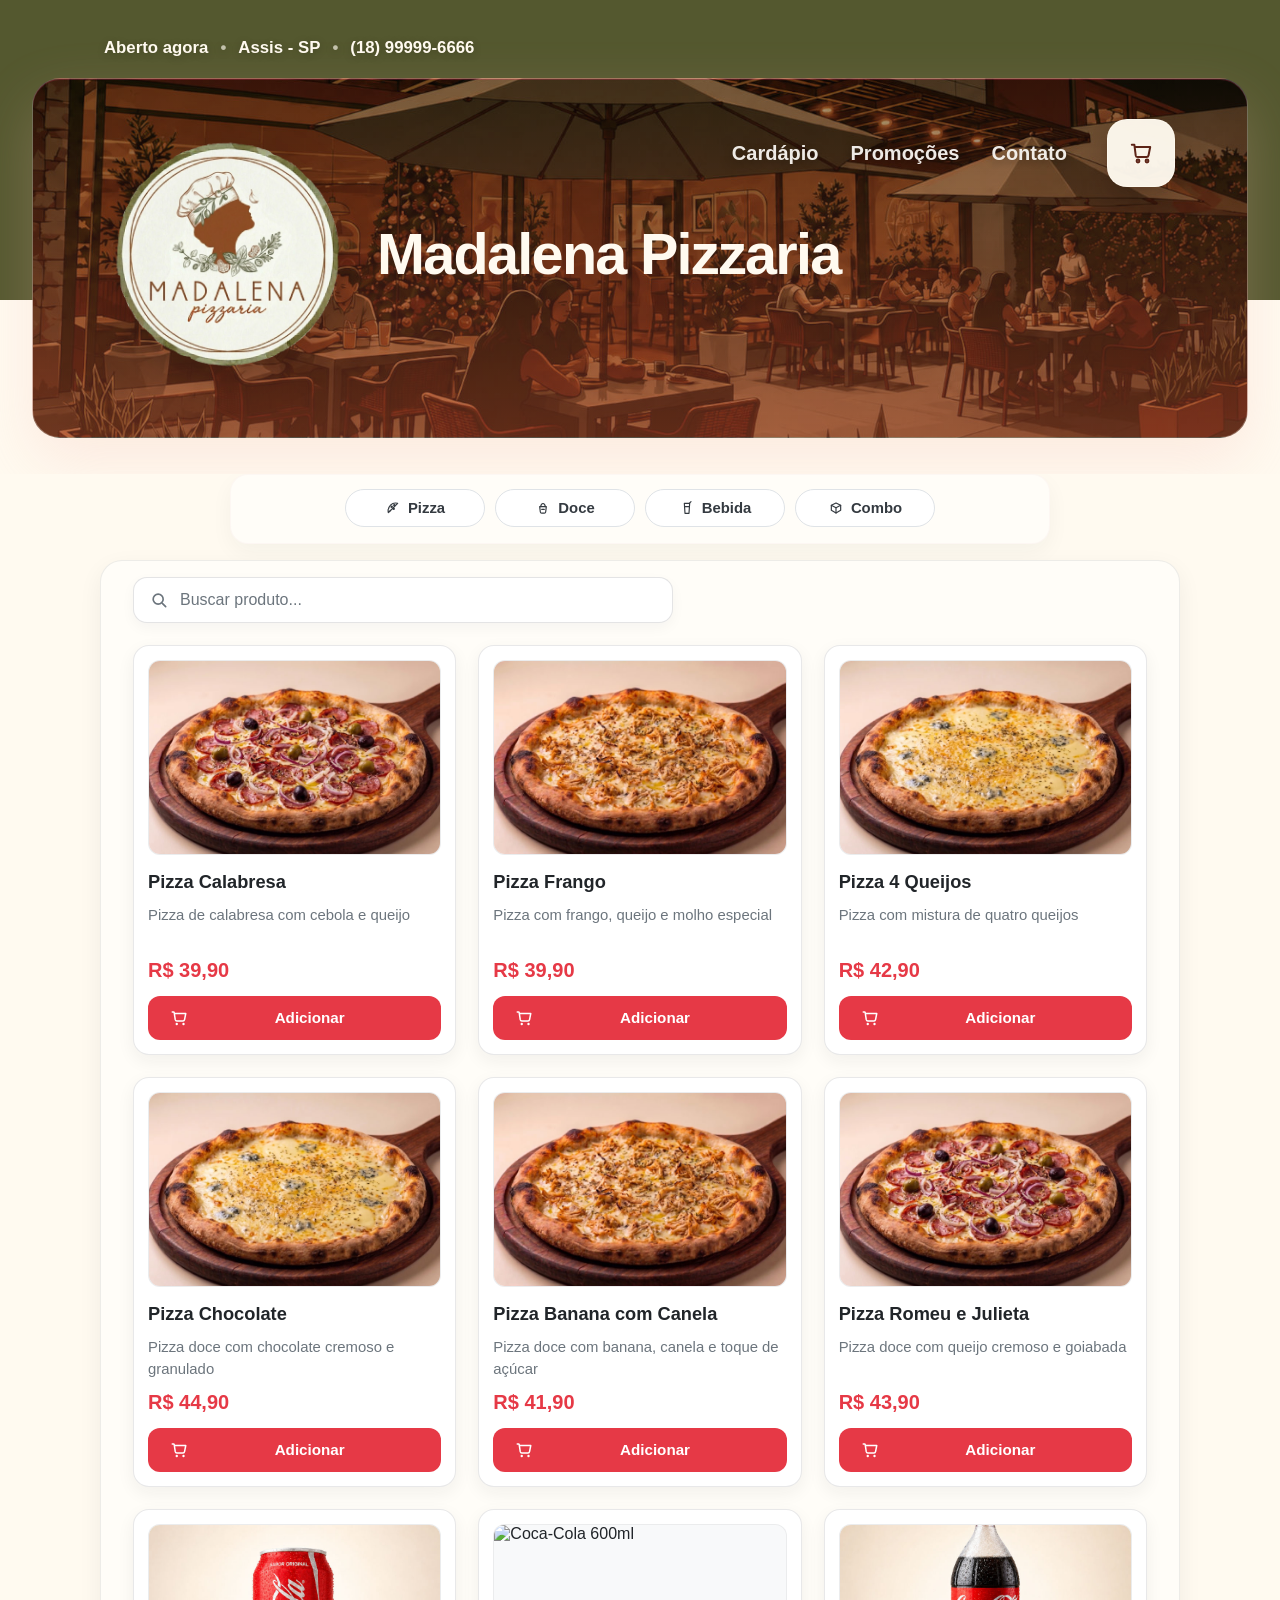
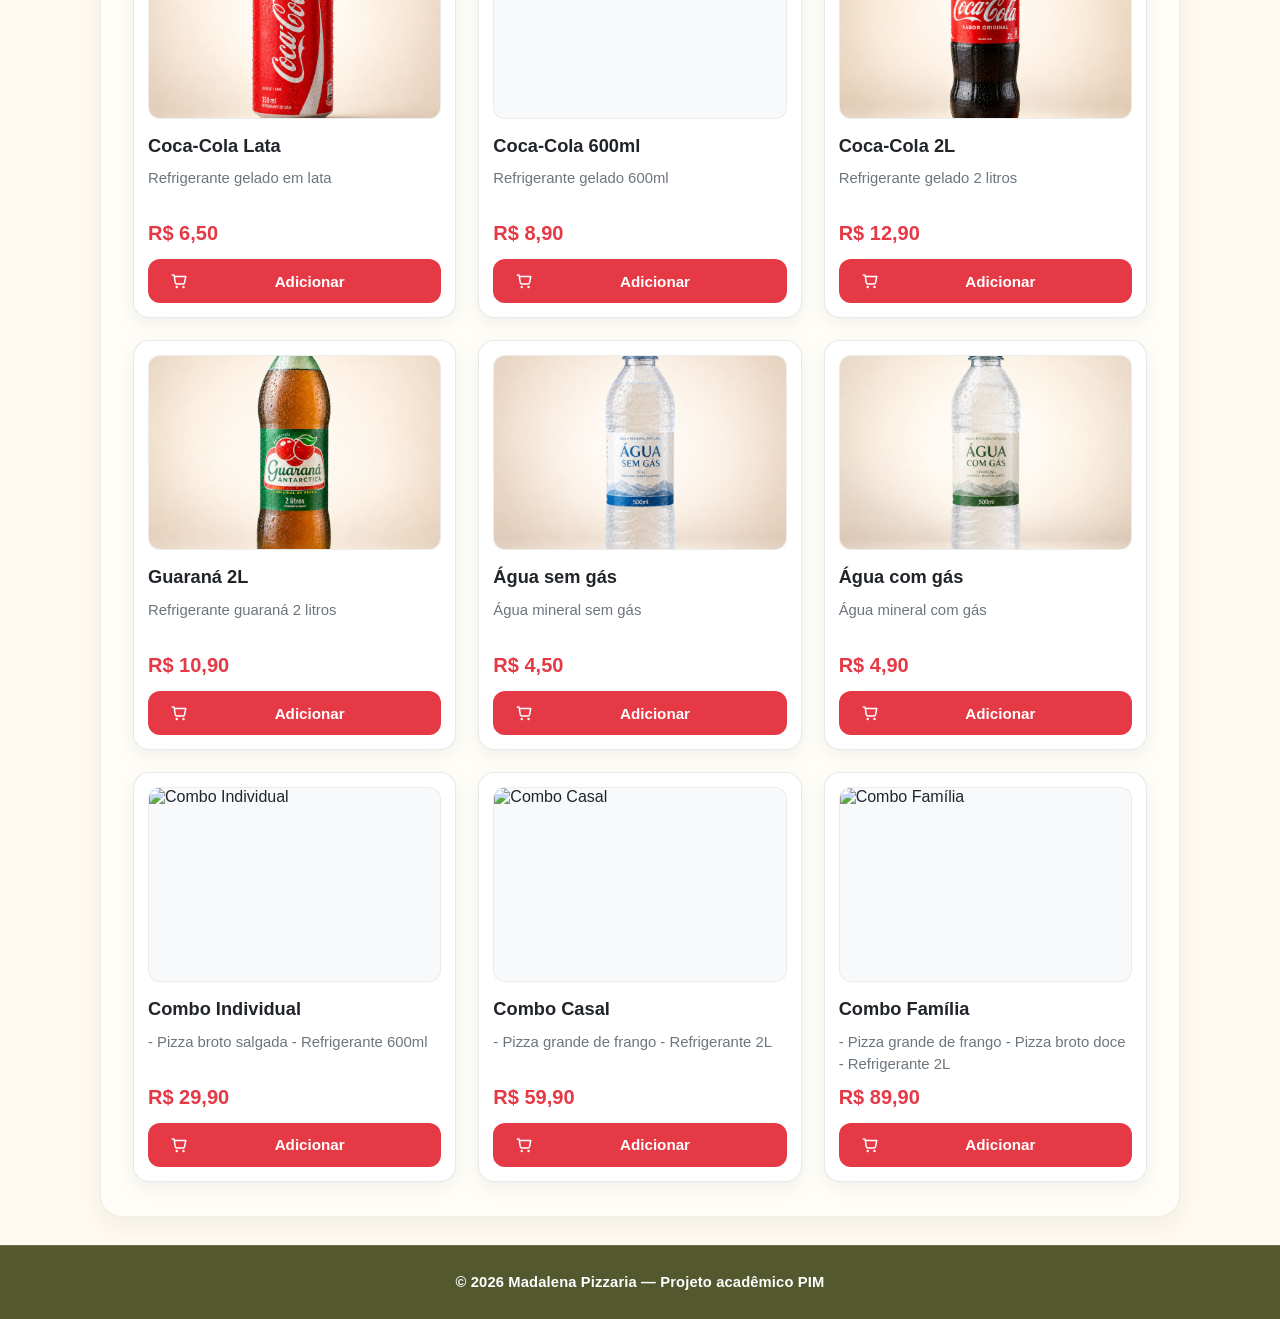
==== commit fc58e6b9: "refino da tela de cardapio" ====
--- a/frontend/html/index.html
+++ b/frontend/html/index.html
@@ -4,10 +4,54 @@
   <meta charset="UTF-8">
   <meta name="viewport" content="width=device-width, initial-scale=1.0">
   <title>Cardápio | Madalena Pizzaria</title>
-  <link rel="stylesheet" href="../css/style.css">
+  <link rel="stylesheet" href="../css/global.css">
+  <link rel="stylesheet" href="../css/cardapio.css">
 </head>
 <body>
-  <div class="menu-page">
+  <div class="menu-page" id="top">
+    <header class="sticky-header" aria-label="Header fixo do cardápio" aria-hidden="true" inert>
+      <div class="sticky-header__inner">
+        <a href="#top" class="sticky-header__brand" aria-label="Voltar ao topo do cardápio">
+          <img class="sticky-header__logo" src="../../img/logo512-transparente.png" alt="Madalena Pizzaria">
+        </a>
+
+        <form class="sticky-header__search" role="search">
+          <svg class="sticky-header__search-icon" viewBox="0 0 24 24" aria-hidden="true">
+            <circle cx="11" cy="11" r="6"></circle>
+            <path d="m16 16 4 4"></path>
+          </svg>
+          <input class="sticky-header__input" id="sticky-search-input" type="search" placeholder="Busque por um produto." aria-label="Busque por um produto.">
+        </form>
+
+        <div class="sticky-header__menu-wrap">
+          <button class="sticky-header__menu" type="button" aria-label="Abrir menu" aria-expanded="false" aria-controls="sticky-menu-dropdown">
+            <span>Menu</span>
+            <svg class="sticky-header__menu-icon" viewBox="0 0 24 24" aria-hidden="true">
+              <path d="M4 7h16"></path>
+              <path d="M4 12h16"></path>
+              <path d="M4 17h16"></path>
+            </svg>
+          </button>
+
+          <nav class="sticky-header__dropdown" id="sticky-menu-dropdown" aria-label="Menu rápido do cardápio" aria-hidden="true">
+            <a class="sticky-header__dropdown-link" href="#top">Início</a>
+            <a class="sticky-header__dropdown-link" href="#product-section">Cardápio</a>
+            <a class="sticky-header__dropdown-link" href="#promotions-modal" data-modal-open="promotions-modal">Promoções</a>
+            <a class="sticky-header__dropdown-link" href="#contact-modal" data-modal-open="contact-modal">Contato</a>
+          </nav>
+        </div>
+
+        <a href="./carrinho.html" class="sticky-header__cart" aria-label="Abrir sacola">
+          <svg class="sticky-header__cart-icon" viewBox="0 0 24 24" aria-hidden="true">
+            <path d="M6.2 6h15l-1.7 8.5a2 2 0 0 1-2 1.6H8.7a2 2 0 0 1-2-1.7L5.4 3.8H2.8"></path>
+            <circle cx="9" cy="20" r="1.4"></circle>
+            <circle cx="18" cy="20" r="1.4"></circle>
+          </svg>
+          <span class="cart-badge sticky-header__badge" id="sticky-cart-badge" hidden>0</span>
+        </a>
+      </div>
+    </header>
+
     <section class="header-area app-header">
       <div class="app-header-content">
         <p class="app-meta" aria-label="Status, localização e telefone da pizzaria">
@@ -33,8 +77,8 @@
             <div class="app-header-actions">
               <nav class="app-nav" aria-label="Navegação principal">
                 <a class="app-nav-link" href="#product-section">Cardápio</a>
-                <a class="app-nav-link" href="#">Promoções</a>
-                <a class="app-nav-link" href="#">Contato</a>
+                <a class="app-nav-link" href="#promotions-modal" data-modal-open="promotions-modal">Promoções</a>
+                <a class="app-nav-link" href="#contact-modal" data-modal-open="contact-modal">Contato</a>
               </nav>
 
               <a class="cart-shortcut" href="./carrinho.html" aria-label="Abrir carrinho">
@@ -53,59 +97,117 @@
 
     <div class="app menu-app">
       <main class="menu-screen">
-        <section class="search-section" aria-label="Busca visual do cardápio">
-          <div class="search-control">
-            <svg class="search-icon" viewBox="0 0 24 24" aria-hidden="true">
-              <circle cx="11" cy="11" r="6"></circle>
-              <path d="m16 16 4 4"></path>
-            </svg>
-            <input class="search-box" id="search-input" type="search" placeholder="Buscar produto..." aria-label="Buscar produto">
+        <section class="filter-section" aria-label="Categorias do cardápio">
+          <h2 class="filter-title">Categorias</h2>
+          <div class="filter-list">
+            <button class="filter-chip" type="button" data-category="pizza">
+              <svg class="filter-icon" viewBox="0 0 24 24" aria-hidden="true">
+                <path d="M5 19 19 5c-4.2-1-7.8-.3-10.4 2.2S4.1 14.8 5 19Z"></path>
+                <path d="M8.5 15.5 6.7 17.3"></path>
+                <circle cx="10" cy="10" r="1"></circle>
+                <circle cx="14" cy="8" r="1"></circle>
+                <circle cx="13" cy="13" r="1"></circle>
+              </svg>
+              Pizza
+            </button>
+            <button class="filter-chip" type="button" data-category="doce">
+              <svg class="filter-icon" viewBox="0 0 24 24" aria-hidden="true">
+                <path d="M7 10h10l-1 8a2 2 0 0 1-2 1.7h-4A2 2 0 0 1 8 18l-1-8Z"></path>
+                <path d="M8.5 10c.4-2.9 1.8-4.7 3.5-4.7s3.1 1.8 3.5 4.7"></path>
+                <path d="M10 14h4"></path>
+              </svg>
+              Doce
+            </button>
+            <button class="filter-chip" type="button" data-category="bebida">
+              <svg class="filter-icon" viewBox="0 0 24 24" aria-hidden="true">
+                <path d="M8 5h8l-1 15H9L8 5Z"></path>
+                <path d="M9 10h6"></path>
+                <path d="M15.5 5 18 2.5"></path>
+              </svg>
+              Bebida
+            </button>
+            <button class="filter-chip" type="button" data-category="combo">
+              <svg class="filter-icon" viewBox="0 0 24 24" aria-hidden="true">
+                <path d="M5 8 12 4.5 19 8l-7 3.5L5 8Z"></path>
+                <path d="M5 8v7.5l7 4 7-4V8"></path>
+                <path d="M12 11.5v8"></path>
+              </svg>
+              Combo
+            </button>
           </div>
         </section>
 
-        <section class="filter-section" aria-label="Categorias do cardápio">
-        <h2 class="filter-title">Categorias</h2>
-        <div class="filter-list">
-          <button class="filter-chip" type="button" data-category="pizza">
-            <svg class="filter-icon" viewBox="0 0 24 24" aria-hidden="true">
-              <path d="M5 19 19 5c-4.2-1-7.8-.3-10.4 2.2S4.1 14.8 5 19Z"></path>
-              <path d="M8.5 15.5 6.7 17.3"></path>
-              <circle cx="10" cy="10" r="1"></circle>
-              <circle cx="14" cy="8" r="1"></circle>
-              <circle cx="13" cy="13" r="1"></circle>
-            </svg>
-            Pizza
-          </button>
-          <button class="filter-chip" type="button" data-category="doce">
-            <svg class="filter-icon" viewBox="0 0 24 24" aria-hidden="true">
-              <path d="M7 10h10l-1 8a2 2 0 0 1-2 1.7h-4A2 2 0 0 1 8 18l-1-8Z"></path>
-              <path d="M8.5 10c.4-2.9 1.8-4.7 3.5-4.7s3.1 1.8 3.5 4.7"></path>
-              <path d="M10 14h4"></path>
-            </svg>
-            Doce
-          </button>
-          <button class="filter-chip" type="button" data-category="bebida">
-            <svg class="filter-icon" viewBox="0 0 24 24" aria-hidden="true">
-              <path d="M8 5h8l-1 15H9L8 5Z"></path>
-              <path d="M9 10h6"></path>
-              <path d="M15.5 5 18 2.5"></path>
-            </svg>
-            Bebida
-          </button>
-          <button class="filter-chip" type="button" data-category="combo">
-            <svg class="filter-icon" viewBox="0 0 24 24" aria-hidden="true">
-              <path d="M5 8 12 4.5 19 8l-7 3.5L5 8Z"></path>
-              <path d="M5 8v7.5l7 4 7-4V8"></path>
-              <path d="M12 11.5v8"></path>
-            </svg>
-            Combo
-          </button>
-        </div>
-      </section>
-
-      <section class="product-section" id="product-section" aria-label="Lista de produtos"></section>
-    </main>
+        <section class="menu-products-panel" aria-label="Produtos do cardápio">
+          <section class="search-section" aria-label="Busca visual do cardápio">
+            <div class="search-control">
+              <svg class="search-icon" viewBox="0 0 24 24" aria-hidden="true">
+                <circle cx="11" cy="11" r="6"></circle>
+                <path d="m16 16 4 4"></path>
+              </svg>
+              <input class="search-box" id="search-input" type="search" placeholder="Buscar produto..." aria-label="Buscar produto">
+            </div>
+          </section>
+
+          <section class="product-section" id="product-section" aria-label="Lista de produtos"></section>
+        </section>
+      </main>
     </div>
+
+    <footer class="menu-footer">
+      <p>© 2026 Madalena Pizzaria — Projeto acadêmico PIM</p>
+    </footer>
+  </div>
+
+  <div class="modal-overlay" id="promotions-modal" aria-hidden="true">
+    <section class="menu-modal" role="dialog" aria-modal="true" aria-labelledby="promotions-modal-title" aria-describedby="promotions-modal-description">
+      <button class="menu-modal__close" type="button" aria-label="Fechar modal" data-modal-close>
+        <span aria-hidden="true">×</span>
+      </button>
+      <div class="menu-modal__content">
+        <p class="menu-modal__eyebrow">Ofertas da casa</p>
+        <h2 id="promotions-modal-title">Promoções</h2>
+        <p id="promotions-modal-description">Confira ofertas especiais da Madalena Pizzaria.</p>
+
+        <div class="promo-modal-grid">
+          <article class="promo-modal-card">
+            <h3>Combo Família</h3>
+            <p>Pizza grande + pizza broto doce + refrigerante 2L.</p>
+          </article>
+          <article class="promo-modal-card">
+            <h3>Pizza + Bebida</h3>
+            <p>Escolha uma pizza salgada e combine com uma bebida gelada.</p>
+          </article>
+          <article class="promo-modal-card">
+            <h3>Combo Individual</h3>
+            <p>Pizza broto salgada + refrigerante 600ml.</p>
+          </article>
+        </div>
+      </div>
+    </section>
+  </div>
+
+  <div class="modal-overlay" id="contact-modal" aria-hidden="true">
+    <section class="menu-modal" role="dialog" aria-modal="true" aria-labelledby="contact-modal-title" aria-describedby="contact-modal-description">
+      <button class="menu-modal__close" type="button" aria-label="Fechar modal" data-modal-close>
+        <span aria-hidden="true">×</span>
+      </button>
+      <div class="menu-modal__content">
+        <p class="menu-modal__eyebrow">Atendimento</p>
+        <h2 id="contact-modal-title">Contato</h2>
+        <p id="contact-modal-description">Fale com a Madalena Pizzaria.</p>
+
+        <ul class="contact-modal-list">
+          <li><strong>Endereço:</strong> Rua das Oliveiras, 123 — Centro, Assis - SP</li>
+          <li><strong>Telefone:</strong> (18) 99999-6666</li>
+          <li><strong>Instagram:</strong> @madalenapizzaria</li>
+          <li><strong>Horário:</strong> Todos os dias, das 18h às 23h</li>
+        </ul>
+
+        <div class="map-placeholder" aria-hidden="true">
+          <span>Madalena Pizzaria</span>
+        </div>
+      </div>
+    </section>
   </div>
 
   <script src="../js/api.js"></script>
--- a/frontend/css/global.css
+++ b/frontend/css/global.css
@@ -0,0 +1,201 @@
+/* =========================================================
+   RESET GERAL
+   ---------------------------------------------------------
+   Remove margens/paddings padrão do navegador e faz
+   todo elemento usar box-sizing: border-box.
+   Isso ajuda muito no controle de tamanho dos elementos.
+========================================================= */
+* {
+  box-sizing: border-box;
+  margin: 0;
+  padding: 0;
+}
+
+/* =========================================================
+   BASE DA PÁGINA
+   ---------------------------------------------------------
+   Aqui fica o estilo geral do body:
+   - altura mínima da tela
+   - cor de fundo geral
+   - cor padrão do texto
+   - fonte
+   - espaçamento externo
+========================================================= */
+body {
+  min-height: 100vh;
+  background: #F8F9FA;
+  color: #212529;
+  font-family: Arial, sans-serif;
+  padding: 12px;
+}
+
+/* =========================================================
+   CONTAINER PRINCIPAL DO APP
+   ---------------------------------------------------------
+   Essa é a "caixa do celular/app" que aparece centralizada.
+   Todas as telas usam essa base.
+========================================================= */
+.app {
+  max-width: 420px;
+  min-height: 700px;
+  margin: 0 auto;
+  background: #F8F9FA;
+  border: 1px solid rgba(33, 37, 41, 0.08);
+  border-radius: 32px;
+  overflow: hidden;
+  box-shadow: 0 12px 32px rgba(33, 37, 41, 0.08);
+}
+
+
+/* =========================================================
+   COMPONENTES GERAIS
+   ---------------------------------------------------------
+   Aqui ficam componentes reutilizados em várias telas.
+   Exemplo:
+   - botão de voltar
+   - botões principais
+   - botões secundários
+   - botões de quantidade
+========================================================= */
+
+/* Estilo-base compartilhado entre vários botões */
+.back-button,
+.quantity-button,
+.primary-button,
+.secondary-button {
+  border: 2px solid #2f241f;
+  border-radius: 12px;
+  background: #fff;
+  color: #2f241f;
+  cursor: pointer;
+  transition: background-color 0.18s ease, transform 0.18s ease, box-shadow 0.18s ease;
+}
+
+/* Botão pequeno de voltar */
+.back-button {
+  width: 44px;
+  height: 44px;
+  padding: 0;
+  display: flex;
+  align-items: center;
+  justify-content: center;
+  font-size: 1.4rem;
+  font-weight: 600;
+  flex-shrink: 0;
+}
+
+/* Caixa que envolve -, quantidade e + */
+.quantity-control {
+  display: flex;
+  align-items: center;
+  gap: 12px;
+  padding: 10px 14px;
+  border: 2px solid #2f241f;
+  border-radius: 14px;
+}
+
+/* Botões de quantidade */
+.quantity-button {
+  width: 42px;
+  height: 42px;
+  display: flex;
+  align-items: center;
+  justify-content: center;
+  font-size: 1.4rem;
+  font-weight: 600;
+}
+
+/* Número da quantidade */
+.quantity-value {
+  min-width: 30px;
+  text-align: center;
+  font-size: 1.4rem;
+  font-weight: 700;
+}
+
+/* Botão principal do sistema
+   Ex.: finalizar pedido, confirmar pedido */
+.primary-button {
+  width: 100%;
+  padding: 14px 18px;
+  font-size: 1.15rem;
+  font-weight: 700;
+  transition: transform 0.2s ease,
+              box-shadow 0.2s ease,
+              background-color 0.2s ease;
+}
+
+/* Botão secundário
+   Ex.: continuar comprando */
+.secondary-button {
+  width: 100%;
+  padding: 14px 18px;
+  border: 2px solid #2f241f;
+  border-radius: 12px;
+  background: #fff;
+  color: #2f241f;
+  font-size: 1.05rem;
+  font-weight: 600;
+  cursor: pointer;
+  transition: all 0.2s ease;
+}
+
+/* Hover do botão secundário */
+.secondary-button:hover {
+  background: #f3eadc;
+}
+
+
+.back-icon {
+  width: 18px;
+  height: 18px;
+  fill: none;
+  stroke: #212529;
+  stroke-width: 2.4;
+  stroke-linecap: round;
+  stroke-linejoin: round;
+}
+
+/* Hover compartilhado dos controles globais */
+@media (hover: hover) {
+  .secondary-button:hover,
+  .back-button:hover,
+  .quantity-button:hover {
+    background: #d62f3d;
+    box-shadow: 0 2px 0 rgba(47, 36, 31, 0.12);
+  }
+}
+
+/* Efeito de clique */
+.add-button:active,
+.primary-button:active,
+.secondary-button:active,
+.back-button:active,
+.quantity-button:active,
+.remove-button:active {
+  transform: scale(0.97);
+}
+
+@media (min-width: 768px) {
+  body {
+    padding: 24px;
+  }
+
+  .app {
+    width: 100%;
+    max-width: 640px;
+    min-height: auto;
+    border-radius: 28px;
+  }
+}
+
+@media (min-width: 1024px) {
+  body {
+    padding: 32px;
+  }
+
+  .app {
+    max-width: 700px;
+    min-height: auto;
+  }
+}
--- a/frontend/css/cardapio.css
+++ b/frontend/css/cardapio.css
@@ -0,0 +1,1444 @@
+/* =========================================================
+   CARDÁPIO
+   ---------------------------------------------------------
+   Tudo aqui mexe SOMENTE na tela do cardápio/index.
+========================================================= */
+
+/* Borda inferior dos blocos principais do cardápio */
+/* Cabeçalho da tela do cardápio */
+/* ================================
+   FUNDO DA TELA DE CARDÁPIO
+   ================================ */
+
+html:has(.menu-page),
+body:has(.menu-page) {
+  background: #fffaf0;
+  margin: 0;
+  padding: 0;
+}
+
+body:has(.menu-page) {
+  overflow-x: hidden;
+}
+
+.menu-page {
+  min-height: 100vh;
+  padding-bottom: 0;
+  position: relative;
+}
+
+
+.menu-app {
+  background: transparent;
+  border: 0;
+  border-radius: 0;
+  box-shadow: none;
+  overflow: visible;
+  min-height: auto;
+}
+
+.menu-footer {
+  width: 100%;
+  margin-top: 28px;
+  margin-bottom: 0;
+  padding: 26px 16px;
+  background: #54582f;
+  color: #ffffff;
+  text-align: center;
+  box-shadow: inset 0 1px 0 rgba(255, 255, 255, 0.14);
+}
+
+.menu-footer p {
+  width: min(1080px, 100%);
+  margin: 0 auto;
+  font-size: 0.92rem;
+  font-weight: 600;
+  line-height: 1.5;
+  letter-spacing: 0.01em;
+}
+
+body.menu-modal-open {
+  overflow: hidden;
+}
+
+.modal-overlay {
+  position: fixed;
+  inset: 0;
+  z-index: 1000;
+  display: grid;
+  place-items: center;
+  padding: 24px;
+  background: rgba(20, 18, 12, 0.58);
+  opacity: 0;
+  pointer-events: none;
+  visibility: hidden;
+  transition: opacity 0.2s ease, visibility 0.2s ease;
+}
+
+.modal-overlay.is-open {
+  opacity: 1;
+  pointer-events: auto;
+  visibility: visible;
+}
+
+.menu-modal {
+  position: relative;
+  width: min(520px, 100%);
+  max-height: min(680px, calc(100vh - 48px));
+  overflow-y: auto;
+  padding: 28px;
+  background: #fffdf8;
+  border: 1px solid rgba(84, 88, 47, 0.12);
+  border-radius: 22px;
+  box-shadow: 0 28px 80px rgba(20, 8, 5, 0.28);
+  transform: translateY(10px) scale(0.98);
+  transition: transform 0.2s ease;
+}
+
+.menu-modal.is-open {
+  transform: translateY(0) scale(1);
+}
+
+.menu-modal__content {
+  display: grid;
+  gap: 16px;
+}
+
+.menu-modal__content h2 {
+  margin: 0;
+  color: #54582f;
+  font-size: 1.65rem;
+  font-weight: 800;
+  line-height: 1.1;
+}
+
+.menu-modal__content p {
+  margin: 0;
+  color: #5f666d;
+  font-size: 0.98rem;
+  line-height: 1.55;
+}
+
+.menu-modal__content .menu-modal__eyebrow {
+  color: #E63946;
+  font-size: 0.78rem;
+  font-weight: 800;
+  letter-spacing: 0.08em;
+  text-transform: uppercase;
+}
+
+.menu-modal__close {
+  position: absolute;
+  top: 14px;
+  right: 14px;
+  display: inline-flex;
+  align-items: center;
+  justify-content: center;
+  width: 36px;
+  height: 36px;
+  background: #fff7f2;
+  border: 1px solid rgba(84, 88, 47, 0.12);
+  border-radius: 50%;
+  color: #5d2417;
+  font-size: 1.4rem;
+  font-weight: 700;
+  line-height: 1;
+  cursor: pointer;
+  transition: background-color 0.18s ease, border-color 0.18s ease, color 0.18s ease, transform 0.18s ease;
+}
+
+.menu-modal__close:focus-visible {
+  outline: 3px solid rgba(230, 57, 70, 0.22);
+  outline-offset: 3px;
+}
+
+.promo-modal-grid {
+  display: grid;
+  gap: 10px;
+}
+
+.promo-modal-card {
+  padding: 14px 16px;
+  background: #ffffff;
+  border: 1px solid rgba(84, 88, 47, 0.1);
+  border-left: 4px solid #E63946;
+  border-radius: 12px;
+  box-shadow: 0 8px 20px rgba(33, 37, 41, 0.05);
+}
+
+.promo-modal-card h3 {
+  margin: 0 0 6px;
+  color: #5d2417;
+  font-size: 1rem;
+  font-weight: 800;
+}
+
+.promo-modal-card p {
+  font-size: 0.92rem;
+}
+
+.contact-modal-list {
+  display: grid;
+  gap: 10px;
+  margin: 0;
+  padding: 0;
+  color: #343a40;
+  list-style: none;
+}
+
+.contact-modal-list li {
+  padding: 12px 14px;
+  background: #ffffff;
+  border: 1px solid rgba(84, 88, 47, 0.09);
+  border-radius: 12px;
+  line-height: 1.45;
+}
+
+.contact-modal-list strong {
+  color: #E63946;
+}
+
+.map-placeholder {
+  display: flex;
+  align-items: center;
+  justify-content: center;
+  min-height: 92px;
+  padding: 18px;
+  background:
+    linear-gradient(rgba(84, 88, 47, 0.88), rgba(84, 88, 47, 0.88)),
+    repeating-linear-gradient(45deg, rgba(255, 255, 255, 0.14) 0 1px, transparent 1px 12px);
+  border-radius: 14px;
+  color: #ffffff;
+  font-size: 0.9rem;
+  font-weight: 800;
+  letter-spacing: 0.04em;
+  text-transform: uppercase;
+}
+
+.app-header {
+  position: relative;
+  padding: 24px 0 28px;
+  background: #fffaf0;
+  color: #fffaf0;
+}
+
+.app-header::before {
+  display: none;
+}
+
+.app-header-content {
+  position: relative;
+  z-index: 1;
+  display: grid;
+  gap: 12px;
+  width: 100%;
+  margin: 0 auto;
+}
+
+.app-header-card-row {
+  display: flex;
+  align-items: center;
+  width: 100%;
+  margin-top: 0;
+  justify-content: center;
+}
+
+.app-header-card-row::before,
+.app-header-card-row::after {
+  display: none;
+}
+
+.app-header-main {
+  position: relative;
+  z-index: 1;
+  display: grid;
+  grid-template-columns: minmax(0, 1fr);
+  gap: 20px;
+  width: min(640px, calc(100% - 32px));
+  min-height: 220px;
+  padding: 28px 20px;
+  flex: 0 0 auto;
+  overflow: hidden;
+  background:
+    linear-gradient(rgba(10, 6, 6, 0.38), rgba(156, 64, 43, 0.54)),
+    url("/img/madalena-header.jpg") center / cover no-repeat;
+
+  border: 1px solid rgba(255, 250, 240, 0.28);
+  border-radius: 28px;
+  box-shadow:
+    0 24px 60px rgba(243, 186, 172, 0.24),
+    inset 0 1px 0 rgba(241, 57, 112, 0.22);
+}
+
+
+.app-brand {
+  display: flex;
+  align-items: center;
+  justify-content: center;
+  gap: 14px;
+  min-width: 0;
+}
+
+.app-logo {
+  width: 92px;
+  height: 92px;
+  flex: 0 0 92px;
+  display: block;
+  object-fit: contain;
+  border-radius: 50%;
+  background: transparent;
+  padding: 0;
+  border: none;
+  filter: drop-shadow(0 10px 18px rgba(20, 8, 5, 0.32));
+}
+
+.app-brand-text {
+  min-width: 0;
+}
+
+/* Título principal "Pizzaria MVP" */
+.app-title {
+  color: #fffaf0;
+  font-size: 1.8rem;
+  font-weight: 800;
+  line-height: 1.08;
+  letter-spacing: 0;
+  white-space: nowrap;
+}
+
+.app-meta {
+  width: min(1080px, calc(100% - 112px));
+  margin: 0 auto 8px;
+  display: flex;
+  align-items: center;
+  flex-wrap: wrap;
+  column-gap: 8px;
+  row-gap: 8px;
+  padding: 0;
+  color: #fffaf0;
+  font-size: 0.96rem;
+  font-weight: 800;
+  line-height: 1.3;
+  text-shadow: 0 2px 8px rgba(0, 0, 0, 0.22);
+}
+
+.app-location,
+.app-phone,
+.store-status,
+.app-nav-link {
+  display: inline-flex;
+  align-items: center;
+  min-height: 24px;
+}
+
+.app-meta-divider {
+  color: rgba(255, 250, 240, 0.65);
+}
+
+.app-meta .status-dot {
+  display: none;
+}
+
+.app-meta .store-status {
+  gap: 0;
+}
+
+.status-dot {
+  width: 9px;
+  height: 9px;
+  border-radius: 50%;
+  background: #8DA56A;
+  box-shadow: 0 0 0 3px rgba(141, 165, 106, 0.18);
+}
+
+.store-status-open .status-dot {
+  background: #8DA56A;
+}
+
+.store-status-closed .status-dot {
+  background: #E63946;
+}
+
+.app-header-actions {
+  display: flex;
+  align-items: center;
+  justify-content: center;
+  width: 100%;
+  gap: 16px;
+  min-width: 0;
+}
+
+.app-nav {
+  display: flex;
+  align-items: center;
+  gap: 16px;
+  min-width: 0;
+  overflow-x: auto;
+  scrollbar-width: none;
+  -webkit-overflow-scrolling: touch;
+}
+
+.app-nav::-webkit-scrollbar {
+  display: none;
+}
+
+.app-nav-link {
+  padding: 8px 10px;
+  border-radius: 999px;
+  color: rgba(255, 250, 240, 0.82);
+  font-size: 0.92rem;
+  font-weight: 700;
+  line-height: 1;
+  text-decoration: none;
+  white-space: nowrap;
+  transition: background-color 0.18s ease, color 0.18s ease;
+}
+
+.app-nav-link:hover,
+.app-nav-link:focus-visible {
+  background: rgba(141, 165, 106, 0.22);
+  color: #fffaf0;
+}
+
+.cart-shortcut {
+  position: relative;
+  display: inline-flex;
+  align-items: center;
+  justify-content: center;
+  width: 48px;
+  height: 48px;
+  flex: 0 0 48px;
+  background: rgba(255, 250, 240, 0.96);
+  border: 1px solid rgba(255, 250, 240, 0.72);
+  border-radius: 16px;
+  color: #5d2417;
+  text-decoration: none;
+  box-shadow: 0 12px 26px rgba(20, 8, 5, 0.26);
+  transition: transform 0.18s ease, box-shadow 0.18s ease, background-color 0.18s ease;
+}
+
+.cart-icon {
+  width: 24px;
+  height: 24px;
+  fill: none;
+  stroke: currentColor;
+  stroke-width: 2;
+  stroke-linecap: round;
+  stroke-linejoin: round;
+}
+
+.cart-badge {
+  position: absolute;
+  top: -7px;
+  right: -7px;
+  display: inline-flex;
+  align-items: center;
+  justify-content: center;
+  min-width: 21px;
+  height: 21px;
+  padding: 0 5px;
+  background: #8DA56A;
+  border: 2px solid #FFFDF5;
+  border-radius: 999px;
+  color: #FFFFFF;
+  font-size: 0.74rem;
+  font-weight: 700;
+  line-height: 1;
+}
+
+.cart-badge[hidden] {
+  display: none;
+}
+
+.sticky-header {
+  position: fixed;
+  top: 0;
+  left: 0;
+  z-index: 1000;
+  width: 100%;
+  padding: 6px 12px 0;
+  background: transparent;
+  opacity: 0;
+  pointer-events: none;
+  transform: translateY(-100%);
+  transition: opacity 0.22s ease, transform 0.22s ease;
+}
+
+.sticky-header.is-visible {
+  opacity: 1;
+  pointer-events: auto;
+  transform: translateY(0);
+}
+
+.sticky-header__inner {
+  width: min(1180px, calc(100vw - 24px));
+  height: 64px;
+  margin: 0 auto;
+  padding: 0 10px;
+  display: grid;
+  grid-template-columns: max-content minmax(0, 1fr) max-content max-content;
+  align-items: center;
+  gap: 6px;
+  background: rgba(255, 250, 240, 0.94);
+  border: 1px solid rgba(93, 36, 23, 0.12);
+  border-top: 0;
+  border-radius: 0 0 20px 20px;
+  box-shadow: 0 18px 45px rgba(20, 8, 5, 0.16);
+  backdrop-filter: blur(14px);
+  -webkit-backdrop-filter: blur(14px);
+}
+
+.sticky-header__brand,
+.sticky-header__menu,
+.sticky-header__cart {
+  display: inline-flex;
+  align-items: center;
+  justify-content: center;
+  flex: 0 0 auto;
+}
+
+.sticky-header__brand {
+  width: 40px;
+  height: 40px;
+  border-radius: 50%;
+  text-decoration: none;
+}
+
+.sticky-header__logo {
+  width: 40px;
+  height: 40px;
+  display: block;
+  object-fit: contain;
+  border-radius: 50%;
+  filter: drop-shadow(0 6px 10px rgba(20, 8, 5, 0.18));
+}
+
+.sticky-header__menu-wrap {
+  position: relative;
+  display: inline-flex;
+  justify-content: center;
+}
+
+.sticky-header__menu {
+  height: 38px;
+  gap: 7px;
+  padding: 0 10px;
+  background: rgba(255, 255, 255, 0.72);
+  border: 1px solid rgba(93, 36, 23, 0.13);
+  border-radius: 999px;
+  color: #5d2417;
+  font: inherit;
+  font-size: 0.82rem;
+  font-weight: 800;
+  line-height: 1;
+  cursor: pointer;
+  white-space: nowrap;
+  box-shadow: inset 0 1px 0 rgba(255, 255, 255, 0.86);
+  transition: border-color 0.18s ease, box-shadow 0.18s ease, color 0.18s ease, transform 0.18s ease;
+}
+
+.sticky-header__menu-icon {
+  width: 16px;
+  height: 16px;
+  fill: none;
+  stroke: currentColor;
+  stroke-width: 2;
+  stroke-linecap: round;
+}
+
+.sticky-header__menu[aria-expanded="true"] {
+  background: #FFFFFF;
+  border-color: rgba(230, 57, 70, 0.26);
+  color: #E63946;
+  box-shadow: 0 10px 22px rgba(20, 8, 5, 0.12);
+}
+
+.sticky-header__dropdown {
+  position: absolute;
+  top: calc(100% + 10px);
+  right: 0;
+  width: 188px;
+  padding: 8px;
+  display: grid;
+  gap: 4px;
+  background: rgba(255, 250, 240, 0.98);
+  border: 1px solid rgba(93, 36, 23, 0.12);
+  border-radius: 16px;
+  box-shadow: 0 18px 36px rgba(20, 8, 5, 0.18);
+  backdrop-filter: blur(14px);
+  -webkit-backdrop-filter: blur(14px);
+  opacity: 0;
+  pointer-events: none;
+  transform: translateY(-6px);
+  transition: opacity 0.18s ease, transform 0.18s ease;
+}
+
+.sticky-header__dropdown.is-open {
+  opacity: 1;
+  pointer-events: auto;
+  transform: translateY(0);
+}
+
+.sticky-header__dropdown-link {
+  display: flex;
+  align-items: center;
+  min-height: 40px;
+  padding: 10px 12px;
+  border-radius: 11px;
+  color: #5d2417;
+  font-size: 0.9rem;
+  font-weight: 800;
+  line-height: 1.2;
+  text-decoration: none;
+  transition: background-color 0.18s ease, color 0.18s ease;
+}
+
+.sticky-header__dropdown-link.is-disabled {
+  color: rgba(93, 36, 23, 0.44);
+  cursor: default;
+}
+
+.sticky-header__search {
+  position: relative;
+  min-width: 0;
+}
+
+.sticky-header__search-icon {
+  position: absolute;
+  top: 50%;
+  left: 14px;
+  width: 17px;
+  height: 17px;
+  color: #7A828A;
+  fill: none;
+  stroke: currentColor;
+  stroke-width: 2;
+  stroke-linecap: round;
+  stroke-linejoin: round;
+  pointer-events: none;
+  transform: translateY(-50%);
+  transition: color 0.18s ease;
+}
+
+.sticky-header__input {
+  width: 100%;
+  height: 40px;
+  padding: 0 12px 0 40px;
+  background: #FFFFFF;
+  border: 1px solid rgba(93, 36, 23, 0.12);
+  border-radius: 999px;
+  color: #212529;
+  font: inherit;
+  font-size: 0.86rem;
+  line-height: 1;
+  outline: none;
+  box-shadow: inset 0 1px 0 rgba(255, 250, 240, 0.95), 0 8px 20px rgba(20, 8, 5, 0.04);
+  transition: border-color 0.18s ease, box-shadow 0.18s ease;
+}
+
+.sticky-header__input::placeholder {
+  color: #7A828A;
+}
+
+.sticky-header__search:focus-within .sticky-header__search-icon {
+  color: #E63946;
+}
+
+.sticky-header__input:focus {
+  border-color: rgba(230, 57, 70, 0.44);
+  box-shadow: 0 0 0 4px rgba(230, 57, 70, 0.1), 0 10px 22px rgba(20, 8, 5, 0.07);
+}
+
+.sticky-header__cart {
+  position: relative;
+  width: 44px;
+  height: 44px;
+  background: #fffaf0;
+  border: 1px solid rgba(93, 36, 23, 0.12);
+  border-radius: 15px;
+  color: #5d2417;
+  text-decoration: none;
+  box-shadow: 0 10px 24px rgba(20, 8, 5, 0.12);
+  transition: background-color 0.18s ease, box-shadow 0.18s ease, transform 0.18s ease;
+}
+
+.sticky-header__cart-icon {
+  width: 22px;
+  height: 22px;
+  fill: none;
+  stroke: currentColor;
+  stroke-width: 2;
+  stroke-linecap: round;
+  stroke-linejoin: round;
+}
+
+.sticky-header__badge {
+  top: -6px;
+  right: -6px;
+}
+
+.menu-screen {
+  display: grid;
+  gap: 16px;
+  min-width: 0;
+  background: transparent;
+}
+
+.menu-products-panel {
+  width: 100%;
+  min-width: 0;
+  background: #fffdf8;
+  border: 1px solid rgba(33, 37, 41, 0.08);
+  border-radius: 22px;
+  box-shadow: 0 8px 24px rgba(33, 37, 41, 0.06);
+  overflow: hidden;
+}
+
+/* Área da busca */
+.search-section {
+  padding: 14px 16px 12px;
+}
+
+.search-control {
+  position: relative;
+  display: flex;
+  align-items: center;
+  width: 100%;
+  max-width: 540px;
+  margin: 0;
+}
+
+.search-icon {
+  position: absolute;
+  left: 16px;
+  width: 20px;
+  height: 20px;
+  color: #6C757D;
+  fill: none;
+  stroke: currentColor;
+  stroke-width: 2;
+  stroke-linecap: round;
+  stroke-linejoin: round;
+  pointer-events: none;
+}
+
+.search-control:focus-within .search-icon {
+  color: #E63946;
+}
+
+/* Caixa visual/campo da busca */
+.search-box {
+  width: 100%;
+  padding: 13px 16px 13px 46px;
+  background: #FFFFFF;
+  color: #212529;
+  border: 1px solid rgba(33, 37, 41, 0.12);
+  border-radius: 14px;
+  font-size: 1rem;
+  outline: none;
+  box-shadow: 0 5px 14px rgba(33, 37, 41, 0.04);
+  transition: border-color 0.18s ease, box-shadow 0.18s ease, background-color 0.18s ease;
+}
+
+.search-box::placeholder {
+  color: #6C757D;
+}
+
+.search-box:focus {
+  border-color: #E63946;
+  background: #FFFFFF;
+  box-shadow: 0 0 0 3px rgba(230, 57, 70, 0.1), 0 6px 16px rgba(33, 37, 41, 0.06);
+}
+
+/* Área dos filtros: Pizza / Bebida / Combo */
+.filter-section {
+  width: min(820px, calc(100% - 32px));
+  margin: 0 auto;
+  padding: 14px 24px;
+  background: #fffdf8;
+  border: 1px solid rgba(224, 182, 172, 0.08);
+  border-radius: 18px;
+  box-shadow: 0 8px 22px rgba(33, 37, 41, 0.045);
+}
+
+
+.filter-title {
+  display: none;
+}
+
+/* Lista dos filtros lado a lado */
+.filter-list {
+  display: flex;
+  gap: 10px;
+  justify-content: flex-start;
+  min-width: 0;
+  max-width: 100%;
+  overflow-x: auto;
+  padding-bottom: 2px;
+  scroll-behavior: smooth;
+  scrollbar-width: none;
+  -webkit-overflow-scrolling: touch;
+}
+
+.filter-list {
+  justify-content: center;
+  gap: 12px;
+}
+
+/* Botões/chips dos filtros */
+.filter-chip {
+  flex: 0 0 auto;
+  display: inline-flex;
+  align-items: center;
+  justify-content: center;
+  gap: 7px;
+  min-height: 38px;
+  padding: 8px 15px;
+  background: #FFFFFF;
+  border: 1px solid #dfe3e7;
+  border-radius: 999px;
+  color: #343a40;
+  font-size: 0.93rem;
+  font-weight: 700;
+  cursor: pointer;
+  white-space: nowrap;
+  box-shadow: none;
+  transition: background-color 0.18s ease, border-color 0.18s ease, color 0.18s ease, box-shadow 0.18s ease;
+}
+
+.filter-chip.is-active {
+  background: #E63946;
+  border-color: #E63946;
+  color: #FFFFFF;
+  box-shadow: 0 5px 12px rgba(230, 57, 70, 0.16);
+}
+
+.filter-icon {
+  width: 16px;
+  height: 16px;
+  flex: 0 0 16px;
+  fill: none;
+  stroke: currentColor;
+  stroke-width: 1.75;
+  stroke-linecap: round;
+  stroke-linejoin: round;
+  display: block;
+}
+
+.product-section {
+  display: grid;
+  gap: 18px;
+  padding: 8px 16px 30px;
+  scroll-margin-top: 96px;
+}
+
+/* Card de cada produto */
+.product-card {
+  display: flex;
+  flex-direction: column;
+  gap: 10px;
+  padding: 14px;
+  background: #FFFFFF;
+  border: 1px solid rgba(33, 37, 41, 0.1);
+  border-radius: 16px;
+  box-shadow: 0 6px 18px rgba(33, 37, 41, 0.06);
+  cursor: pointer;
+  overflow: hidden;
+  transition: border-color 0.2s ease, transform 0.2s ease, box-shadow 0.2s ease;
+}
+
+/* Remove a borda do último card */
+.product-card:last-child {
+  border-bottom: 1px solid rgba(33, 37, 41, 0.1);
+}
+
+/* Placeholder/imagem do produto */
+.product-image {
+  width: 100%;
+  height: 188px;
+  display: block;
+  object-fit: cover;
+  object-position: center;
+  border-radius: 12px;
+  margin-bottom: 6px;
+  border: 1px solid rgba(33, 37, 41, 0.06);
+  background-color: #f8f9fa;
+  transition: transform 0.28s ease, filter 0.28s ease;
+}
+
+/* Nome do produto */
+.product-name {
+  margin-bottom: 0;
+  color: #212529;
+  font-size: 1.14rem;
+  font-weight: 800;
+  line-height: 1.25;
+}
+
+.product-description {
+  min-height: 44px;
+  color: #6C757D;
+  font-size: 0.93rem;
+  line-height: 1.48;
+}
+
+/* Preço do produto */
+.product-price {
+  margin-top: auto;
+  margin-bottom: 4px;
+  color: #E63946;
+  font-size: 1.25rem;
+  font-weight: 800;
+  line-height: 1.2;
+}
+
+/* Botão "Adicionar" do cardápio */
+.add-button {
+  position: relative;
+  width: 100%;
+  min-height: 44px;
+
+  display: flex;
+  align-items: center;
+  justify-content: center;
+
+  padding: 0 18px 0 48px;
+
+  background: #e63946;
+  color: #ffffff;
+  border: none;
+  border-radius: 12px;
+
+  font-size: 0.95rem;
+  font-weight: 800;
+  cursor: pointer;
+
+  transition: background-color 0.2s ease, transform 0.2s ease, box-shadow 0.2s ease;
+}
+
+.add-button::before {
+  content: "";
+  position: absolute;
+  left: 22px;
+  top: 50%;
+  transform: translateY(-50%);
+
+  width: 18px;
+  height: 18px;
+
+  background-repeat: no-repeat;
+  background-position: center;
+  background-size: contain;
+
+  background-image: url("data:image/svg+xml,%3Csvg width='18' height='18' viewBox='0 0 24 24' fill='none' xmlns='http://www.w3.org/2000/svg'%3E%3Cpath d='M6.2 6H21L19.4 14.2C19.2 15.2 18.3 16 17.3 16H9.1C8.1 16 7.2 15.3 7 14.3L5.6 4.8C5.5 4.3 5.1 4 4.6 4H3' stroke='white' stroke-width='2' stroke-linecap='round' stroke-linejoin='round'/%3E%3Ccircle cx='9' cy='20' r='1.6' fill='white'/%3E%3Ccircle cx='18' cy='20' r='1.6' fill='white'/%3E%3C/svg%3E");
+}
+
+.add-button:hover {
+  background: #d62f3d;
+  transform: translateY(-1px);
+}
+
+
+@media (hover: hover) {
+  .menu-modal__close:hover {
+    background: #E63946;
+    border-color: #E63946;
+    color: #ffffff;
+    transform: translateY(-1px);
+  }
+
+  .sticky-header__menu:hover,
+  .sticky-header__cart:hover {
+    background: #FFFFFF;
+    border-color: rgba(230, 57, 70, 0.22);
+    box-shadow: 0 14px 28px rgba(20, 8, 5, 0.16);
+    color: #E63946;
+    transform: translateY(-2px);
+  }
+
+  .sticky-header__dropdown-link:not(.is-disabled):hover,
+  .sticky-header__dropdown-link:not(.is-disabled):focus-visible {
+    background: rgba(230, 57, 70, 0.08);
+    color: #E63946;
+  }
+
+  .cart-shortcut:hover {
+    background: #fffaf0;
+    box-shadow: 0 16px 32px rgba(20, 8, 5, 0.32);
+    transform: translateY(-2px);
+  }
+
+  .product-card:hover {
+    background: #FFFFFF;
+    border-color: rgba(230, 57, 70, 0.16);
+    box-shadow: 0 10px 24px rgba(33, 37, 41, 0.09);
+    transform: translateY(-3px);
+  }
+
+  .product-card:hover .product-image {
+    transform: scale(1.025);
+    filter: saturate(1.04);
+  }
+
+  .add-button:hover {
+    background: #d62f3d;
+    border-color: #d62f3d;
+    box-shadow: 0 6px 14px rgba(230, 57, 70, 0.18);
+    transform: translateY(-1px);
+  }
+
+  .filter-chip:hover {
+    background: #fff7f7;
+    border-color: rgba(230, 57, 70, 0.28);
+    color: #E63946;
+  }
+
+  .filter-chip.is-active:hover {
+    background: #d62f3d;
+    border-color: #d62f3d;
+    color: #FFFFFF;
+  }
+}
+
+.filter-chip:focus-visible,
+.add-button:focus-visible {
+  outline: 3px solid rgba(230, 57, 70, 0.18);
+  outline-offset: 3px;
+}
+
+.sticky-header__menu:active,
+.sticky-header__cart:active {
+  transform: scale(0.96);
+}
+
+@media (max-width: 420px) {
+  .modal-overlay {
+    padding: 14px;
+  }
+
+  .menu-modal {
+    max-height: calc(100vh - 28px);
+    padding: 24px 18px 20px;
+    border-radius: 18px;
+  }
+
+  .menu-modal__content {
+    gap: 13px;
+  }
+
+  .menu-modal__content h2 {
+    font-size: 1.42rem;
+  }
+
+  .menu-modal__close {
+    top: 10px;
+    right: 10px;
+    width: 34px;
+    height: 34px;
+  }
+
+  .promo-modal-card,
+  .contact-modal-list li {
+    padding: 12px;
+  }
+
+  .menu-footer {
+    margin-top: 22px;
+    padding: 22px 14px;
+  }
+
+  .menu-footer p {
+    font-size: 0.84rem;
+  }
+
+  .sticky-header {
+    padding: 4px 10px 0;
+  }
+
+  .sticky-header__inner {
+    width: min(100%, calc(100vw - 20px));
+    padding: 0 8px;
+    gap: 5px;
+    grid-template-columns: max-content minmax(0, 1fr) max-content max-content;
+    border-radius: 0 0 18px 18px;
+  }
+
+  .sticky-header__brand,
+  .sticky-header__logo {
+    width: 36px;
+    height: 36px;
+  }
+
+  .sticky-header__menu {
+    height: 36px;
+    padding: 0 8px;
+    font-size: 0.78rem;
+  }
+
+  .sticky-header__menu-icon {
+    display: none;
+  }
+
+  .sticky-header__input {
+    height: 38px;
+    padding-left: 36px;
+    padding-right: 10px;
+    font-size: 0.78rem;
+  }
+
+  .sticky-header__search-icon {
+    left: 12px;
+    width: 16px;
+    height: 16px;
+  }
+
+  .sticky-header__cart {
+    width: 40px;
+    height: 40px;
+    border-radius: 14px;
+  }
+
+  .sticky-header__dropdown {
+    right: -48px;
+    width: min(188px, calc(100vw - 32px));
+  }
+}
+
+@media (min-width: 768px) {
+  body:has(.menu-page) {
+    padding: 0;
+  }
+
+  .menu-page {
+    padding-bottom: 0;
+  }
+
+  .sticky-header {
+    top: 0;
+    padding: 8px 24px 0;
+  }
+
+  .sticky-header__inner {
+    width: min(900px, calc(100vw - 48px));
+    height: 72px;
+    padding: 0 16px;
+    grid-template-columns: max-content minmax(220px, 1fr) max-content max-content;
+    gap: 12px;
+    border-radius: 0 0 22px 22px;
+  }
+
+  .sticky-header__brand,
+  .sticky-header__logo {
+    width: 44px;
+    height: 44px;
+  }
+
+  .sticky-header__menu {
+    height: 38px;
+    padding: 0 14px;
+    font-size: 0.86rem;
+  }
+
+  .sticky-header__input {
+    height: 42px;
+    padding-left: 42px;
+    font-size: 0.9rem;
+  }
+
+  .sticky-header__cart {
+    width: 46px;
+    height: 46px;
+  }
+
+
+  .menu-app {
+    max-width: 820px;
+  }
+
+  .app-header {
+    padding: 32px 0 32px;
+    background: #fffaf0;
+  }
+
+  .app-header-main {
+  width: min(900px, calc(100vw - 48px));
+  min-height: 260px;
+  height: auto;
+  padding: 36px 40px;
+  display: grid;
+  grid-template-columns: minmax(0, 1fr);
+  gap: 24px;
+  align-items: center;
+}
+
+  .app-brand {
+    justify-content: center;
+    gap: 20px;
+  }
+
+  .app-header-actions {
+    width: 100%;
+    gap: 20px;
+    justify-content: center;
+    align-self: center;
+    padding-top: 0;
+  }
+
+  .app-logo {
+  width: 154px;
+  height: 154px;
+  flex-basis: 124px;
+  object-fit: contain;
+}
+
+  .app-title {
+    font-size: 2.15rem;
+    line-height: 1.04;
+    white-space: nowrap;
+  }
+
+  .app-nav {
+    gap: 20px;
+  }
+
+  .app-nav-link {
+    font-size: 0.95rem;
+  }
+
+  .cart-shortcut {
+    width: 52px;
+    height: 52px;
+    flex-basis: 52px;
+  }
+
+  .search-section {
+    padding: 16px 32px 14px;
+  }
+
+  .filter-section {
+    padding: 14px 32px;
+  }
+
+  .filter-list {
+    gap: 10px;
+    justify-content: center;
+  }
+
+  .filter-chip {
+    flex: 0 0 auto;
+  }
+
+  .product-section {
+    grid-template-columns: repeat(2, minmax(0, 1fr));
+    gap: 20px;
+    padding: 8px 32px 34px;
+  }
+
+  .product-card {
+    height: 100%;
+  }
+
+  .product-image {
+    height: 192px;
+  }
+}
+
+@media (min-width: 1024px) {
+  body:has(.menu-page) {
+    padding: 0;
+  }
+
+  .menu-page {
+    padding-bottom: 0;
+  }
+
+  .sticky-header {
+    top: 0;
+    padding: 8px 32px 0;
+  }
+
+  .sticky-header__inner {
+    width: min(1180px, calc(100vw - 64px));
+    height: 76px;
+    padding: 0 20px;
+    grid-template-columns: max-content minmax(360px, 560px) max-content max-content;
+    justify-content: space-between;
+    gap: 16px;
+    border-radius: 0 0 24px 24px;
+  }
+
+  .sticky-header__brand,
+  .sticky-header__logo {
+    width: 48px;
+    height: 48px;
+  }
+
+  .sticky-header__menu {
+    height: 40px;
+    padding: 0 16px;
+    font-size: 0.9rem;
+  }
+
+  .sticky-header__search-icon {
+    left: 16px;
+    width: 18px;
+    height: 18px;
+  }
+
+  .sticky-header__input {
+    height: 44px;
+    padding-left: 44px;
+    padding-right: 16px;
+    font-size: 0.94rem;
+  }
+
+  .sticky-header__cart {
+    width: 48px;
+    height: 48px;
+    border-radius: 16px;
+  }
+
+  .menu-app {
+    max-width: 1080px;
+  }
+
+  .app-header {
+    position: relative;
+    padding-top: 36px;
+    padding-bottom: 36px;
+    background: #fffaf0;
+    overflow: hidden;
+  }
+
+  .app-header::before {
+    content: "";
+    position: absolute;
+    top: 0;
+    left: 0;
+    display: block;
+    width: 100%;
+    height: 300px;
+    background: #54582f;
+    z-index: 0;
+  }
+
+  .app-header-content {
+    position: relative;
+    z-index: 1;
+    gap: 8px;
+  }
+
+  .app-meta {
+    width: min(1600px, calc(100vw - 64px));
+    margin: 0 auto 10px;
+    padding: 0 72px;
+    box-sizing: border-box;
+    display: flex;
+    align-items: center;
+    gap: 12px;
+    color: #fffaf0;
+    font-size: 1.05rem;
+    font-weight: 800;
+    line-height: 1.2;
+    text-shadow: 0 2px 8px rgba(0, 0, 0, 0.22);
+    transform: none;
+  }
+
+  .app-meta-divider {
+    color: rgba(255, 250, 240, 0.65);
+  }
+
+  .app-header-card-row {
+    width: 100%;
+    margin-left: 0;
+    display: flex;
+    align-items: center;
+    justify-content: center;
+  }
+
+  .app-header-card-row::before,
+  .app-header-card-row::after {
+    display: none;
+  }
+
+  .app-header-main {
+  width: min(1600px, calc(100vw - 64px));
+  height: 360px;
+  min-height: unset;
+  padding: 40px 72px 48px;
+  display: grid;
+  grid-template-columns: minmax(0, 1fr) auto;
+  align-items: stretch;
+  }
+
+  .app-brand {
+    display: flex;
+    align-items: center;
+    justify-content: flex-start;
+    align-self: center;
+    gap: 28px;
+    min-width: 0;
+  }
+
+  .app-logo {
+    width: 244px;
+    height: 244px;
+    flex-basis: 124px;
+    object-fit: contain;
+  }
+
+  .app-title {
+    margin: 0;
+    font-size: 3.6rem;
+    line-height: 1.02;
+    letter-spacing: -0.03em;
+    white-space: nowrap;
+  }
+
+  .app-header-actions {
+    display: flex;
+    align-items: center;
+    justify-content: flex-end;
+    align-self: start;
+    width: auto;
+    gap: 40px;
+    padding-top: 0px;
+  }
+
+  .app-nav {
+    display: flex;
+    align-items: center;
+    gap: 32px;
+    overflow: visible;
+  }
+
+  .app-nav-link {
+    padding: 8px 0;
+    font-size: 1.25rem;
+    font-weight: 700;
+    line-height: 1;
+    color: rgba(249, 246, 241, 0.95);
+    text-shadow: 0 2px 8px rgba(0, 0, 0, 0.28);
+  }
+
+  .cart-shortcut {
+    width: 68px;
+    height: 68px;
+    flex-basis: 68px;
+    border-radius: 20px;
+  }
+
+  .product-section {
+    grid-template-columns: repeat(3, minmax(0, 1fr));
+    gap: 22px;
+  }
+
+  .product-image {
+    height: 195px;
+  }
+
+  .filter-chip {
+    flex-grow: 0;
+    min-width: 140px;
+  }
+}
